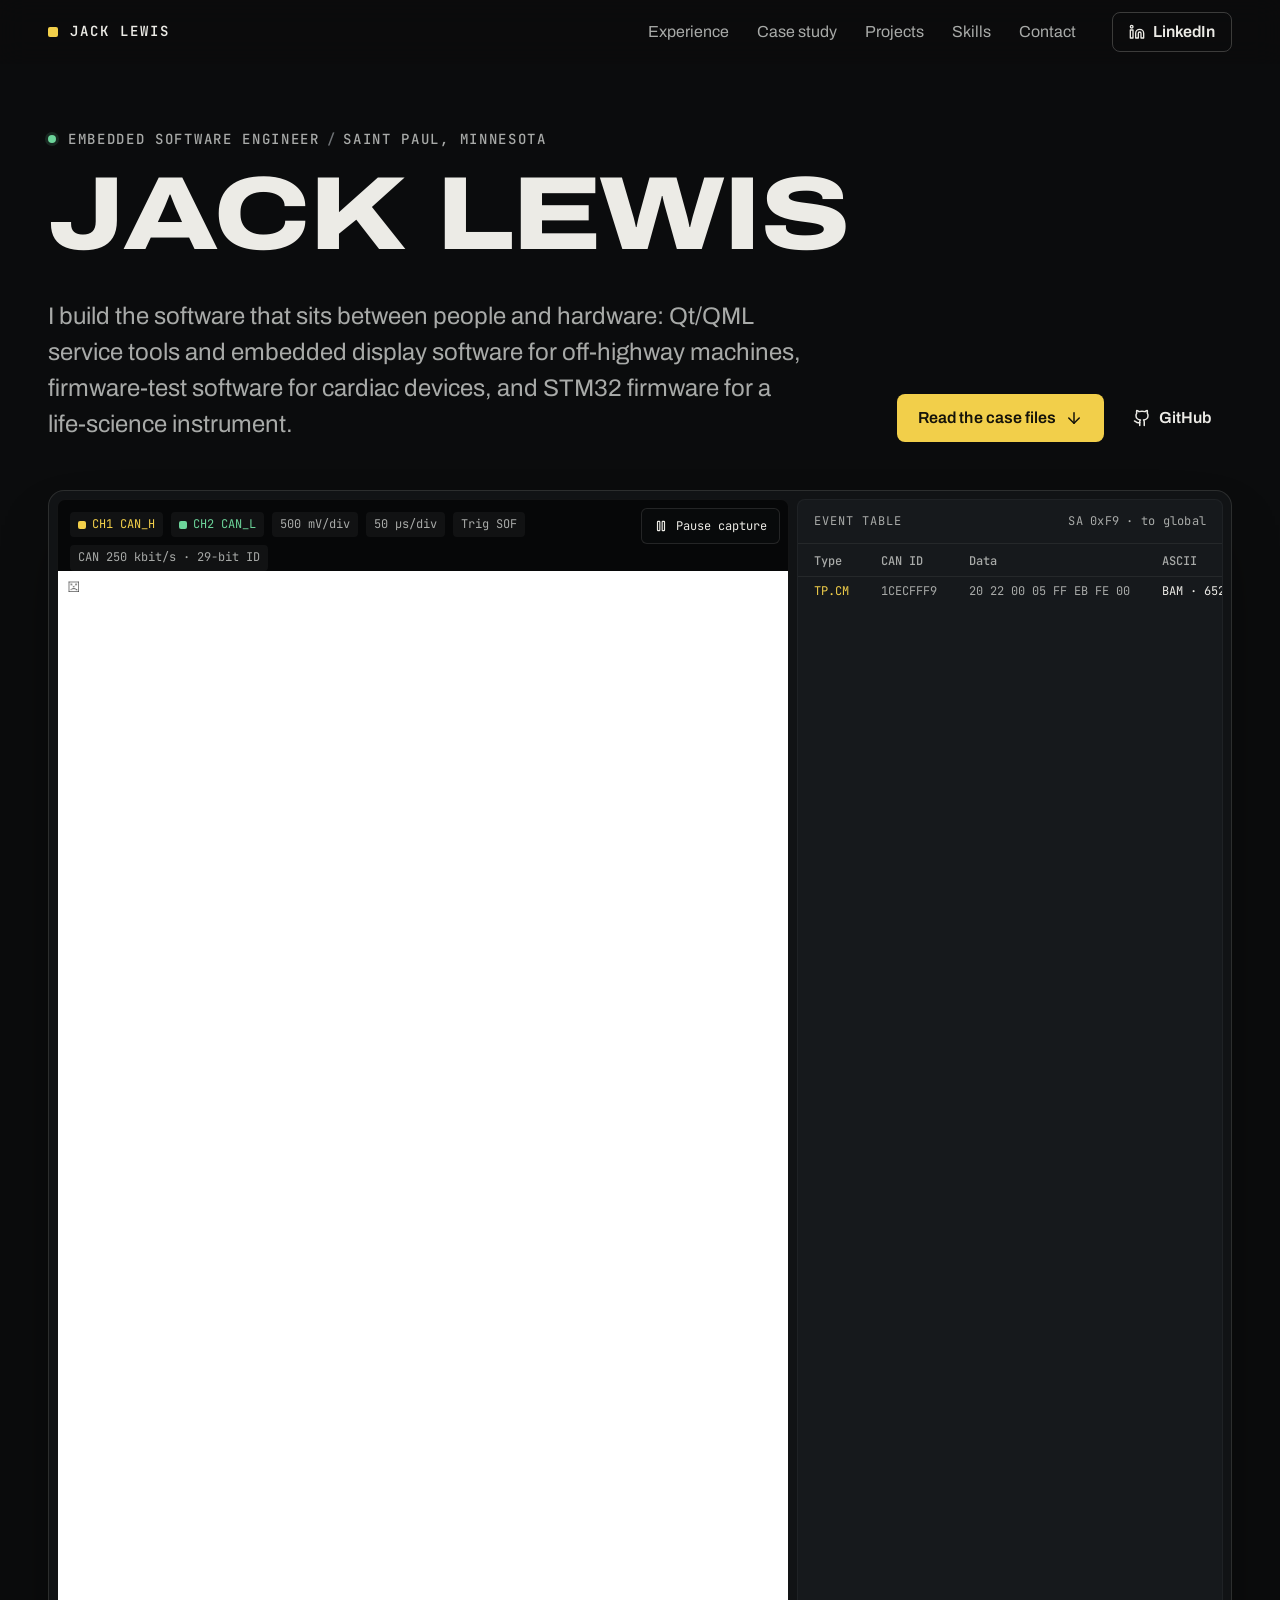
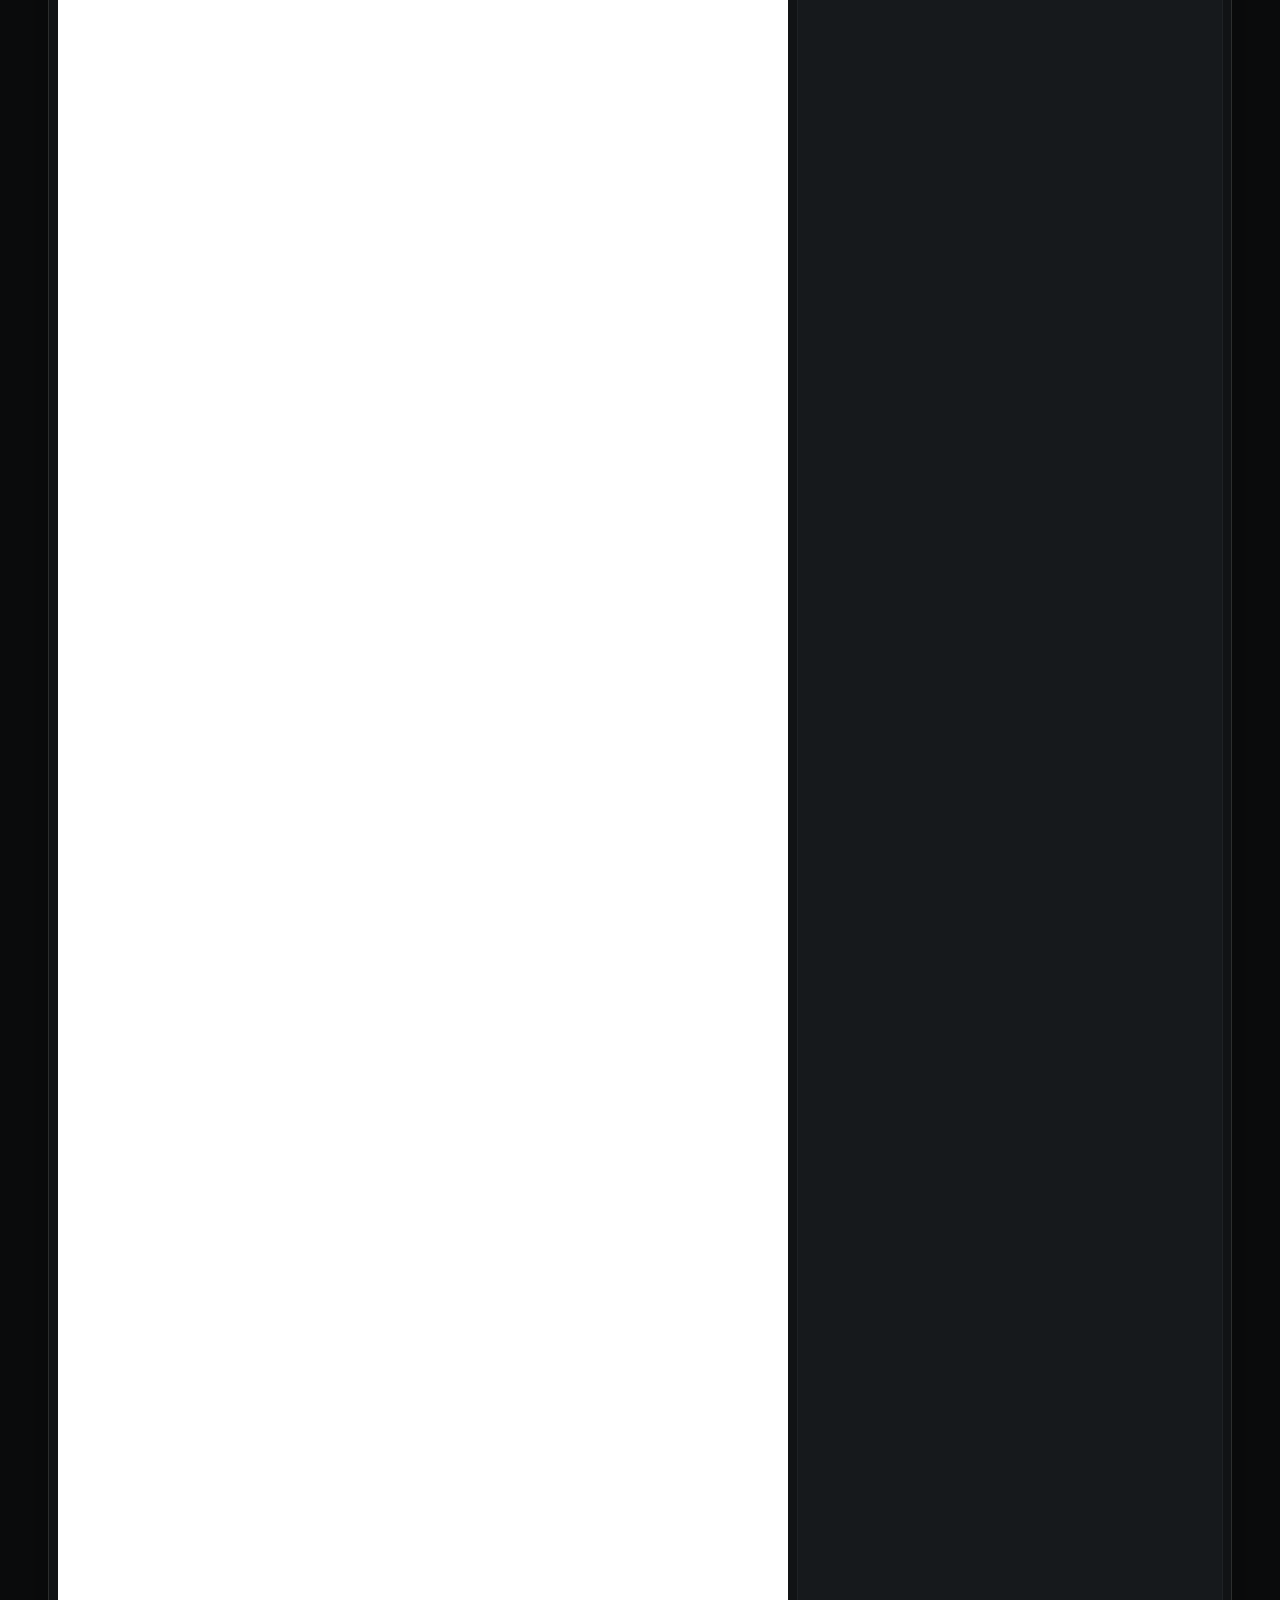
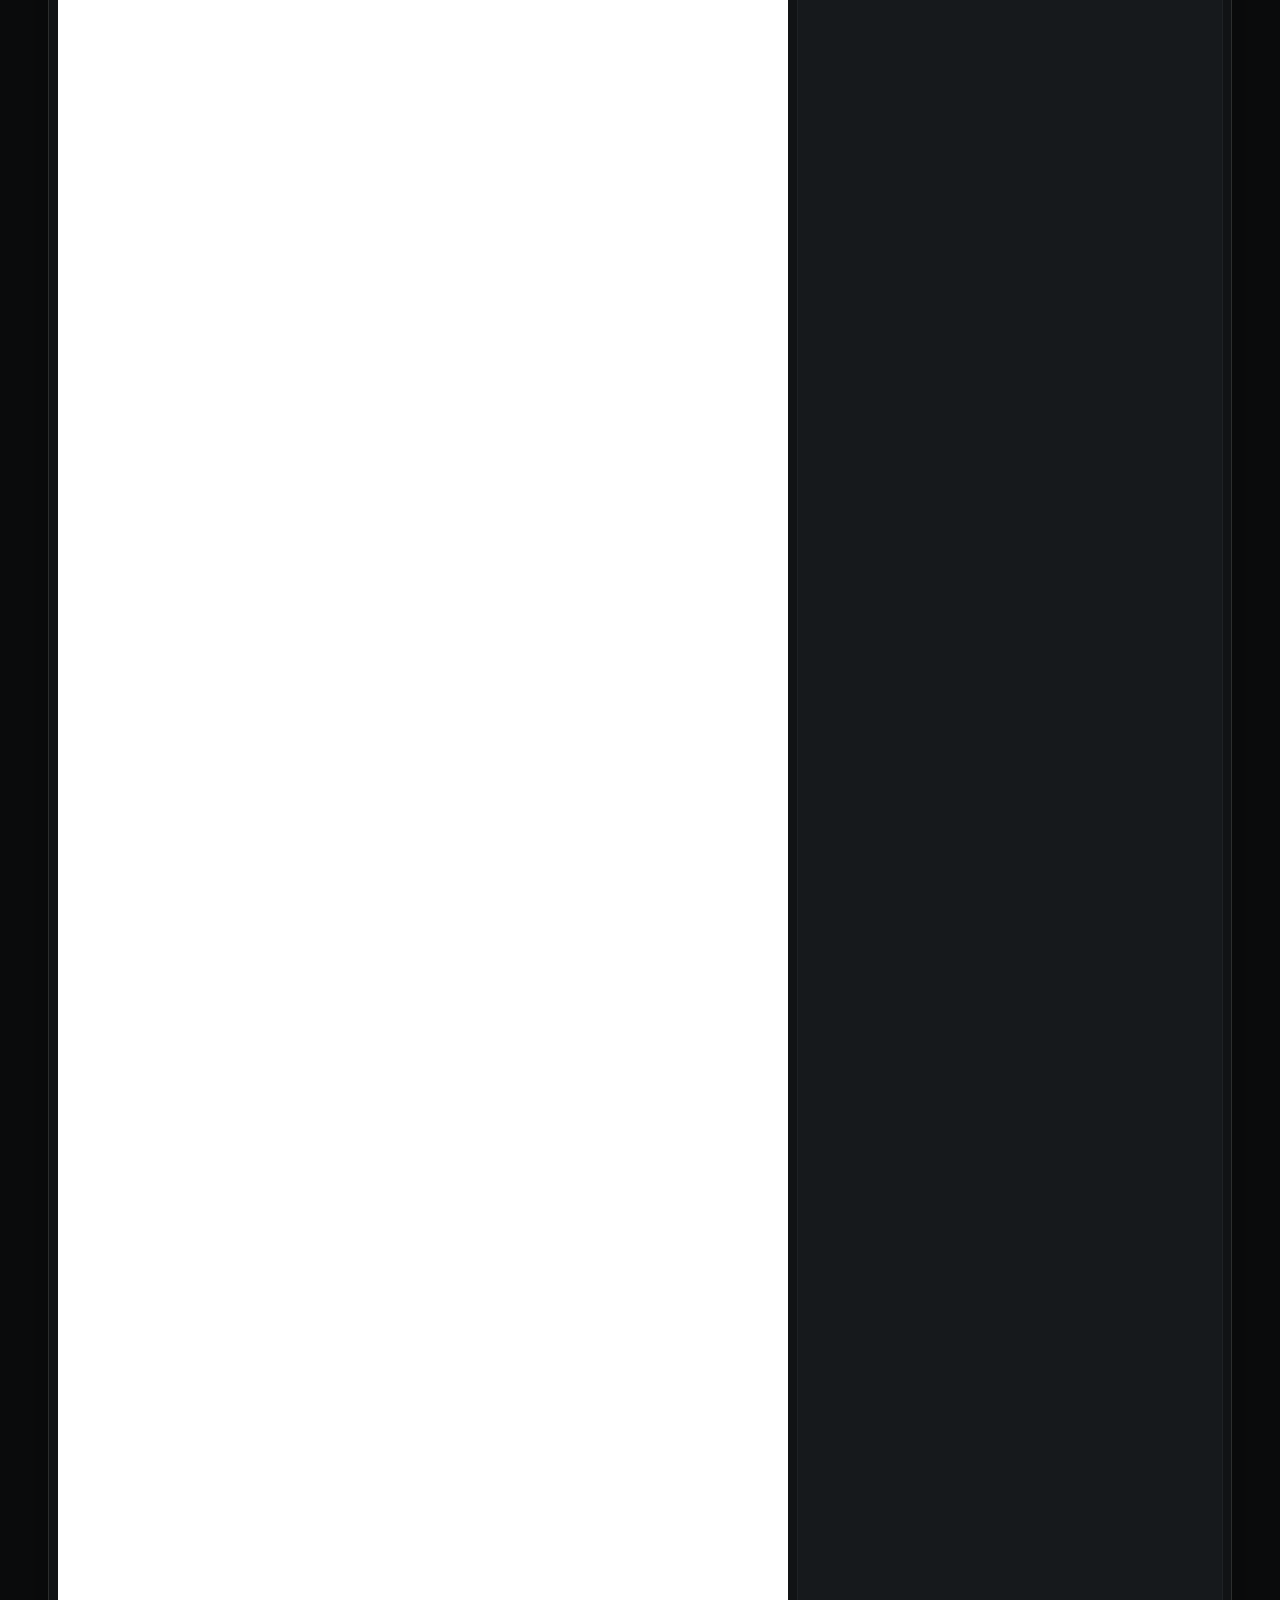
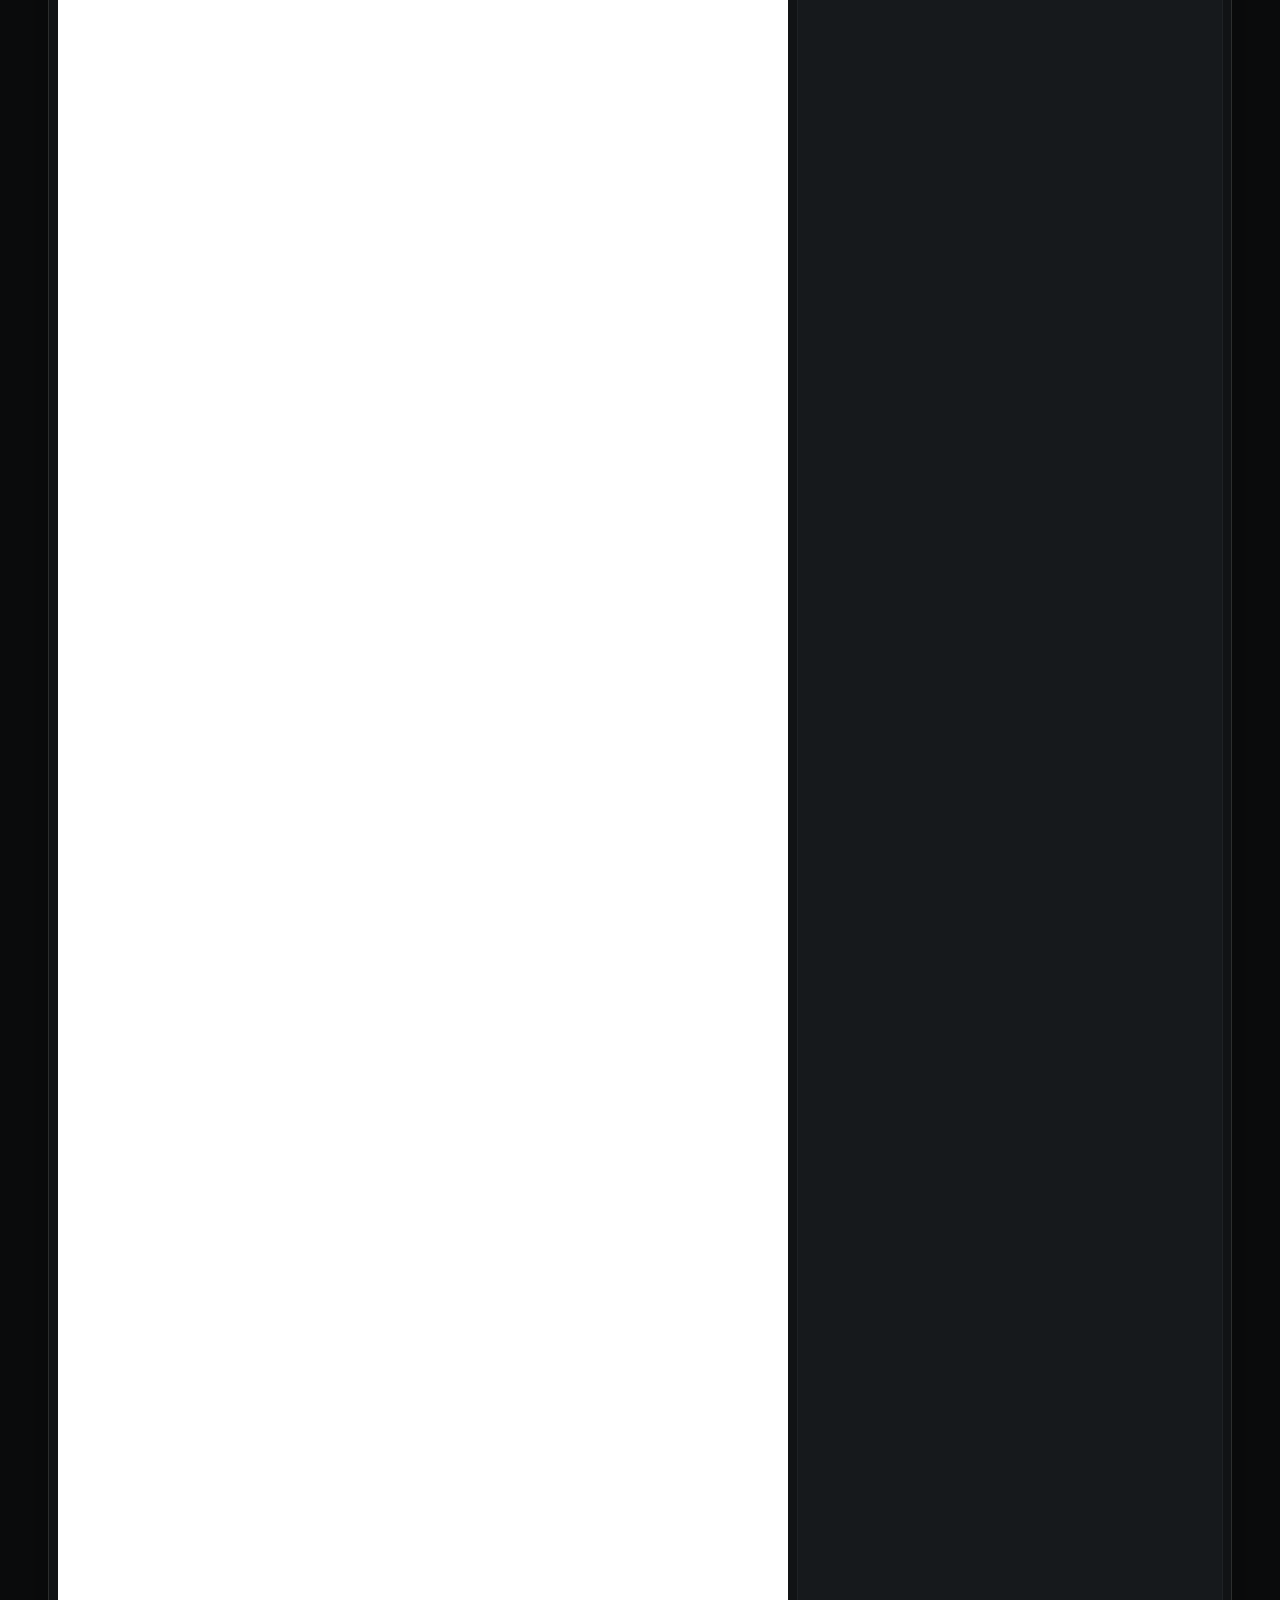
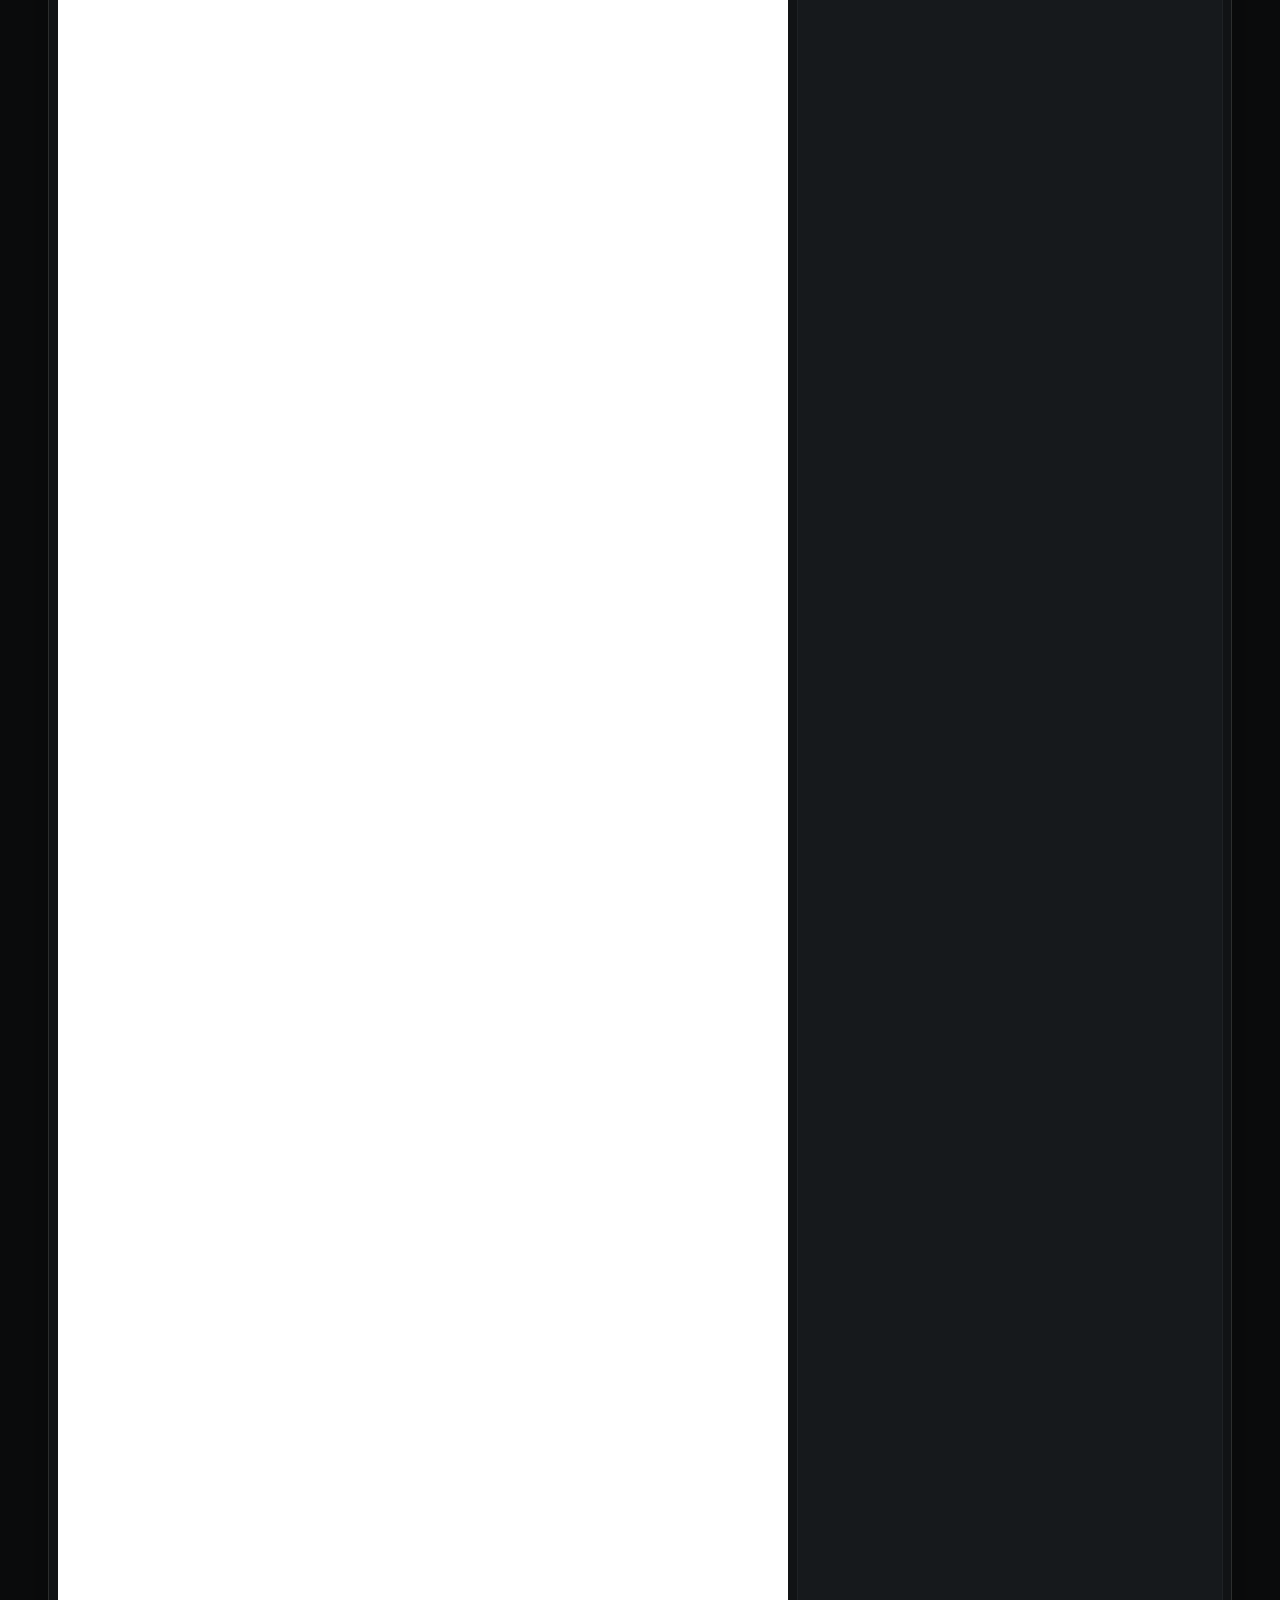
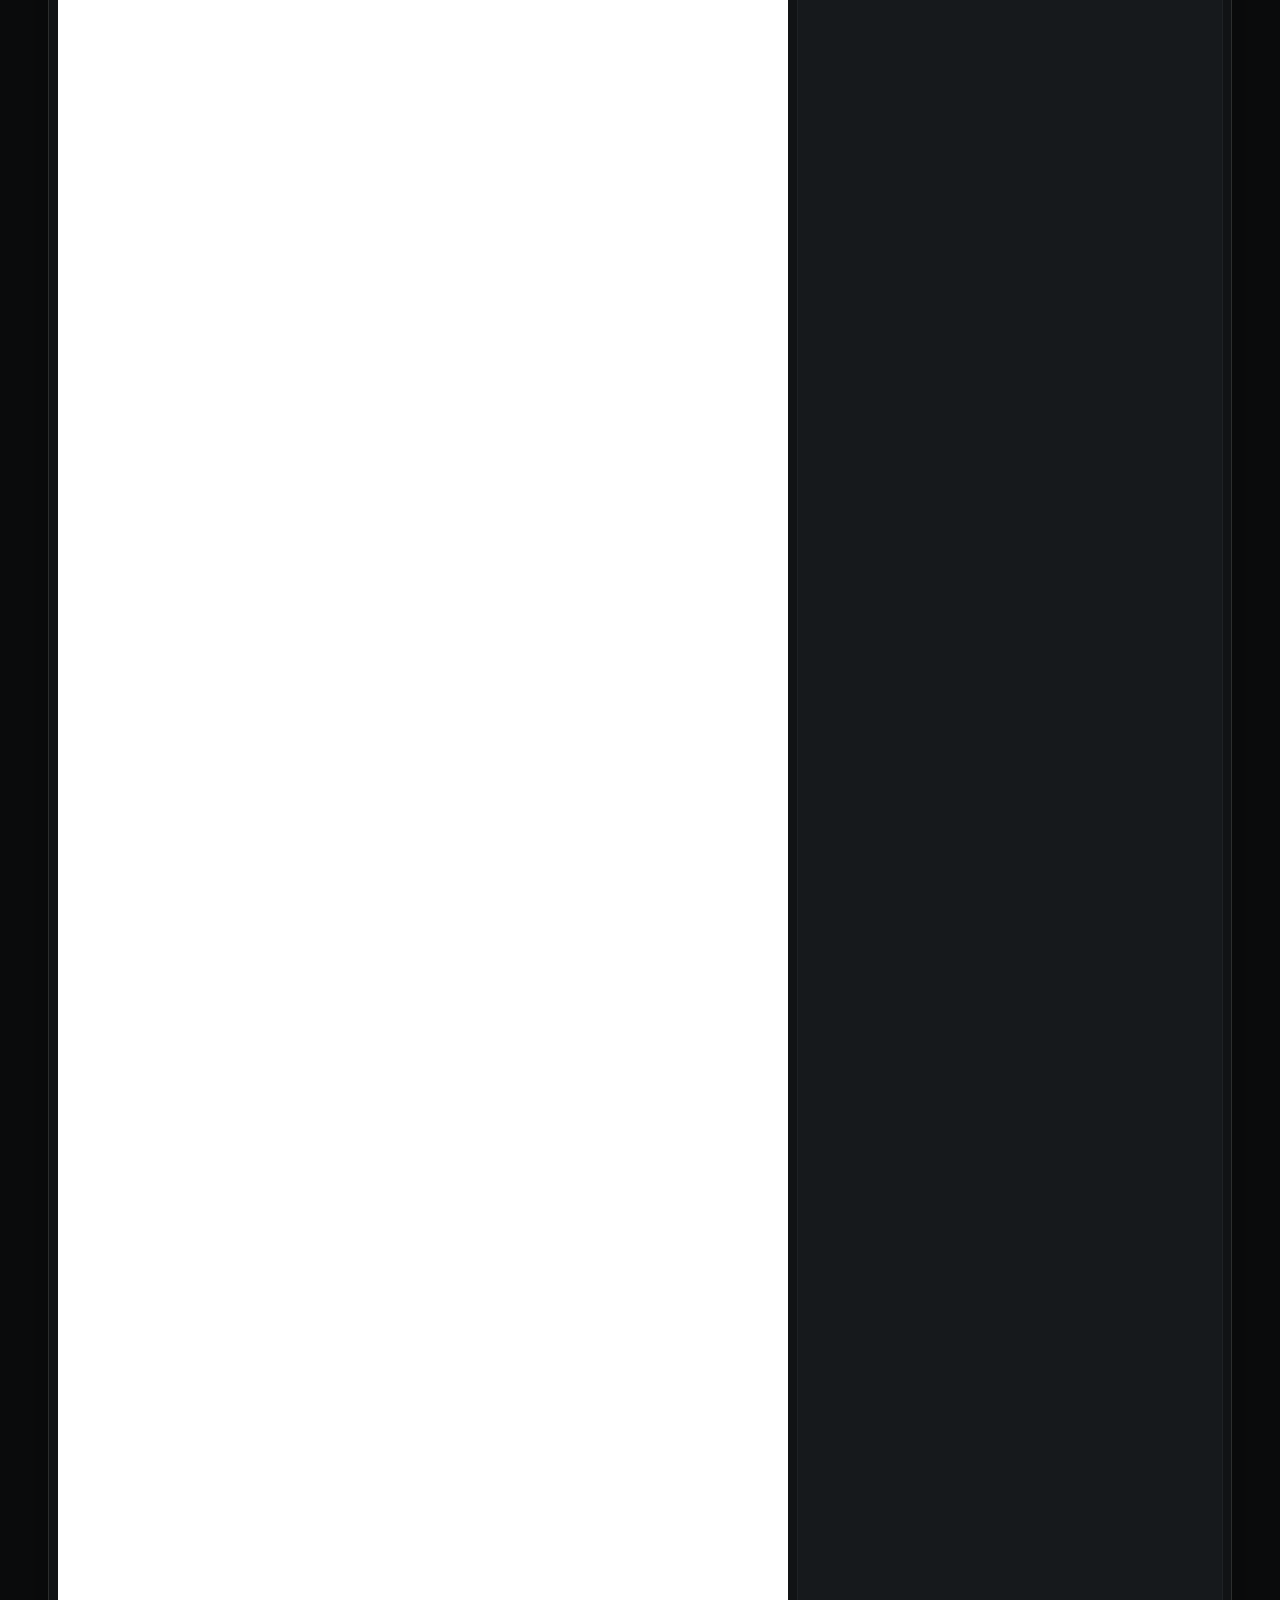
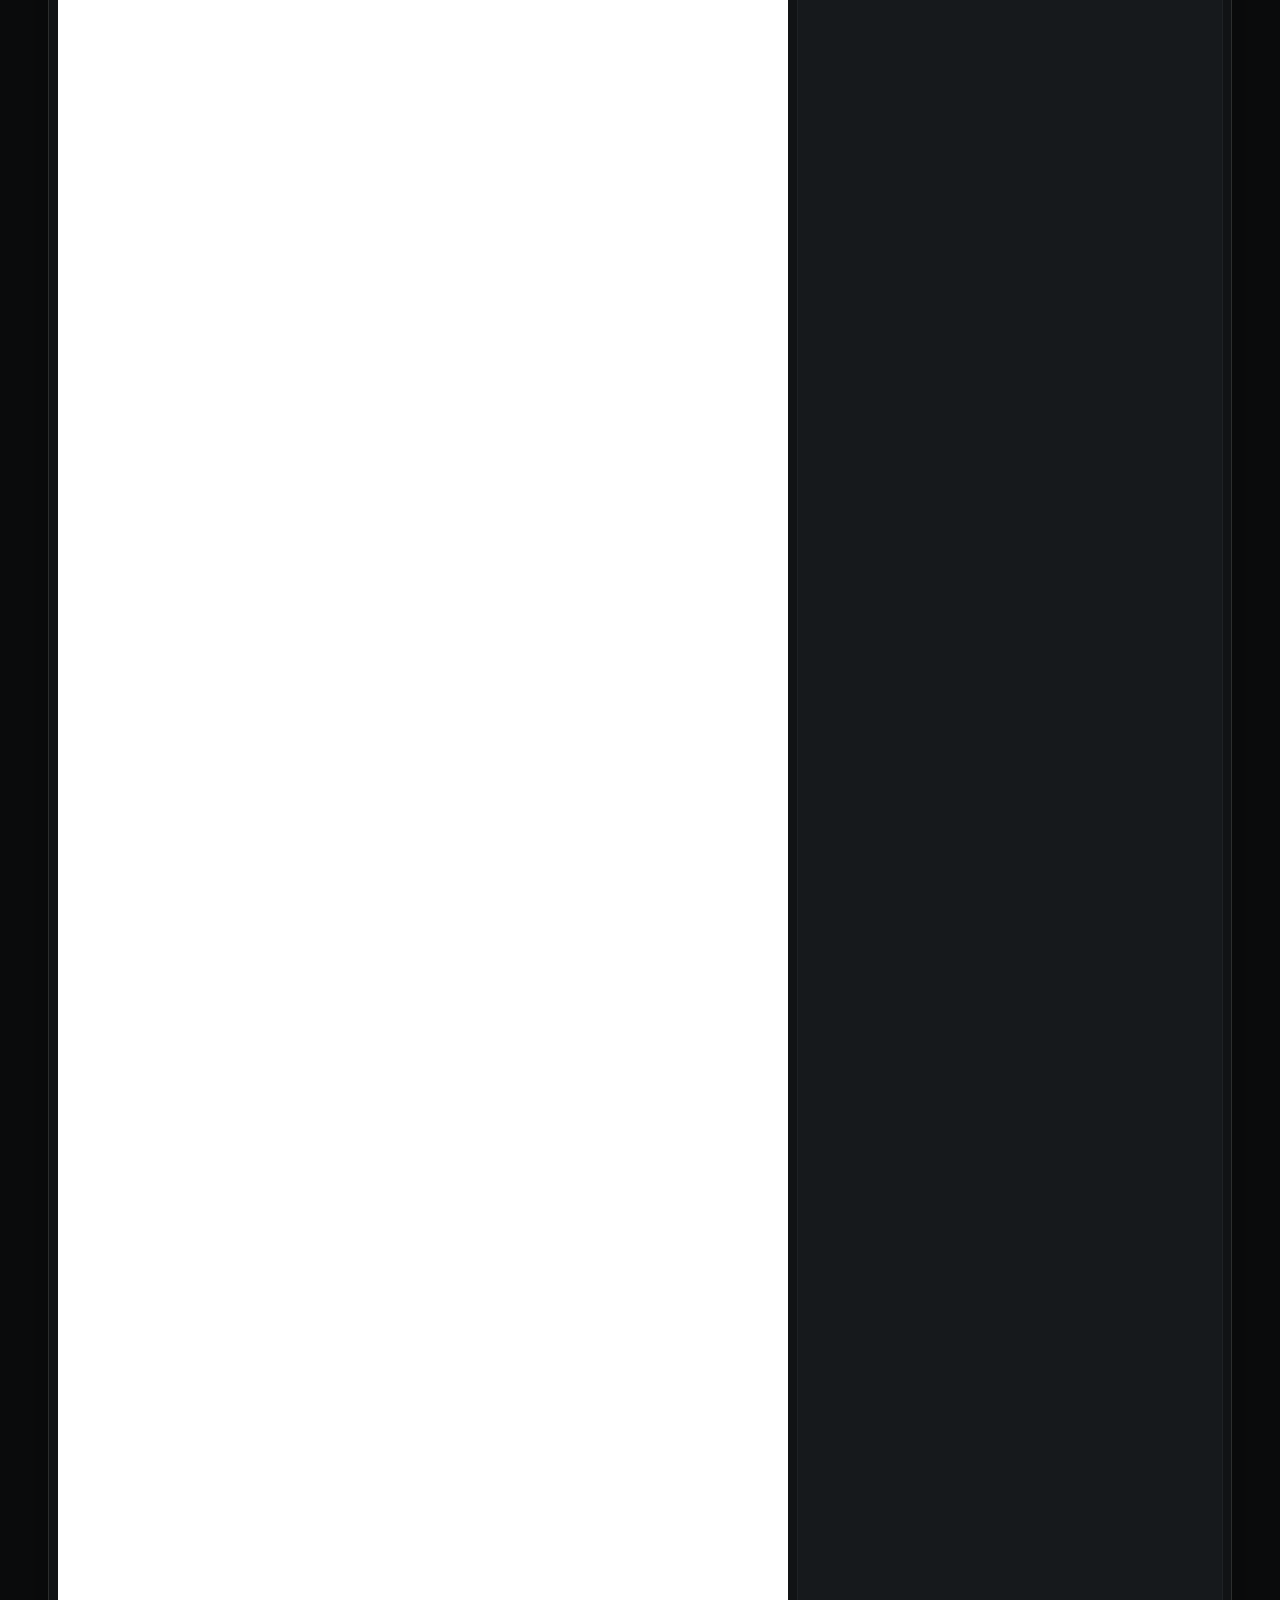
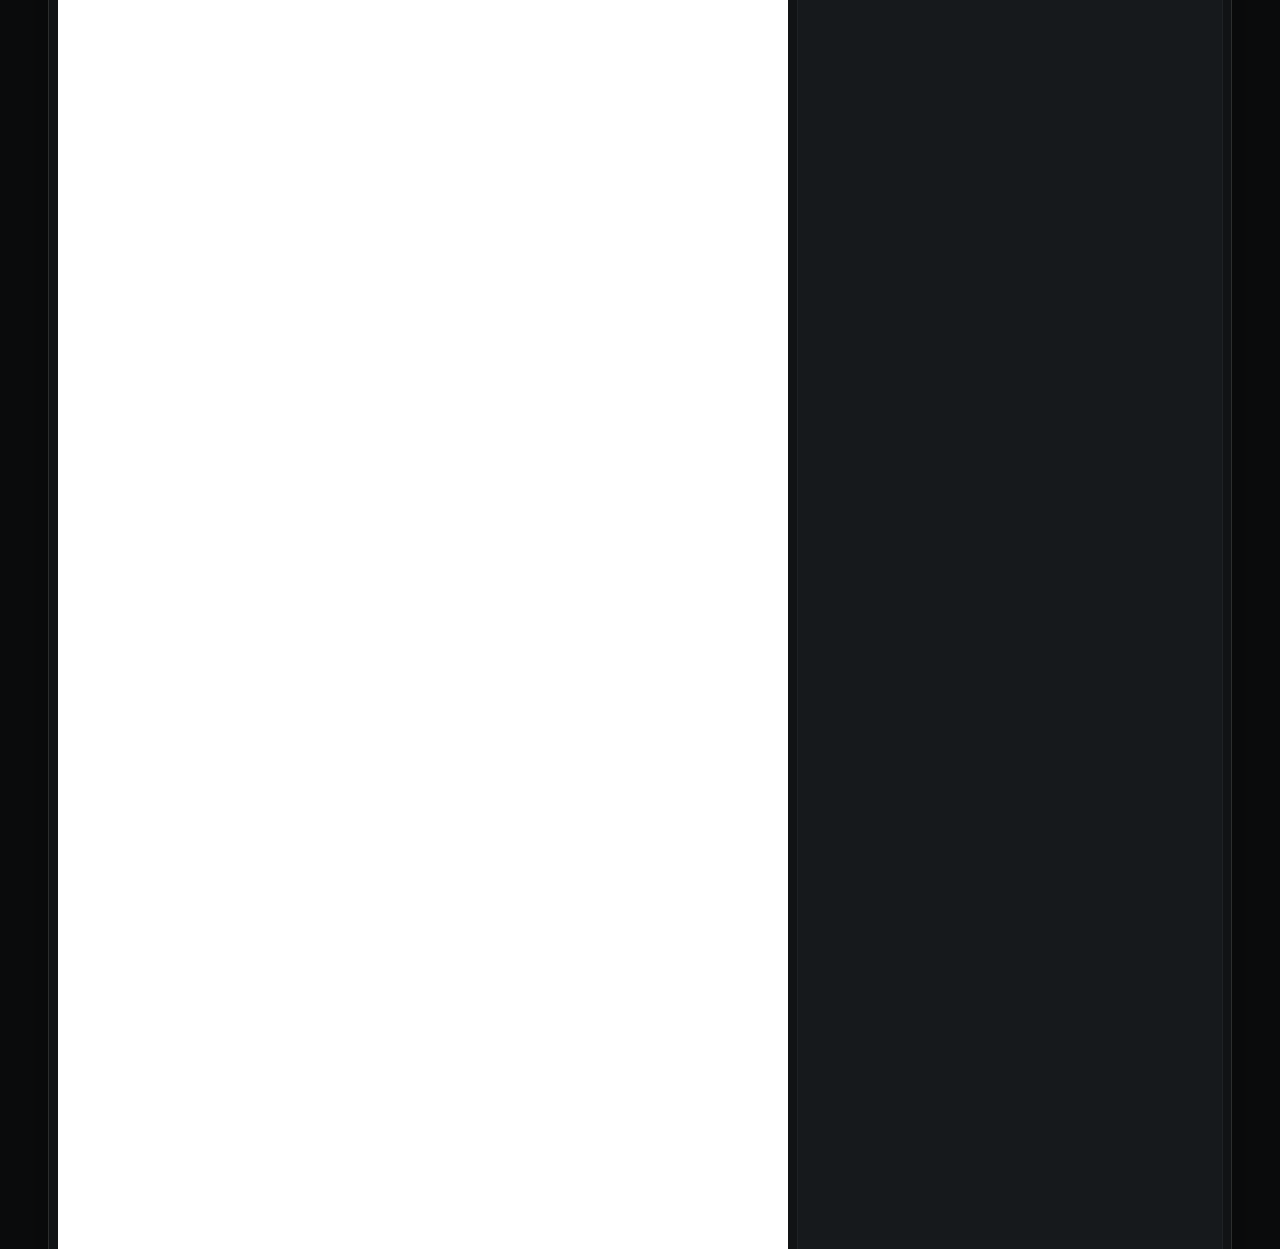
==== index.html @ e64f340c "Build developer site: CAN capture hero, case files, case study Static site with a bit-level J1939/CA" ====
<!doctype html>
<html lang="en">
<head>
  <meta charset="utf-8">
  <meta name="viewport" content="width=device-width, initial-scale=1">
  <title>Jack Lewis — Embedded Software Engineer · C++, Qt/QML, CAN/J1939</title>
  <meta name="description" content="Jack Lewis, embedded software engineer in Saint Paul, MN: C++ and Qt/QML service tools, CAN/J1939 communication, medical-device test software, and STM32 firmware.">
  <link rel="canonical" href="https://jacklewis0221.github.io/">
  <meta name="theme-color" content="#0c0d0e">
  <meta name="author" content="Jack Lewis">

  <meta property="og:type" content="profile">
  <meta property="og:site_name" content="Jack Lewis">
  <meta property="og:title" content="Jack Lewis — Embedded Software Engineer">
  <meta property="og:description" content="C++ and Qt/QML software where screens meet machines: service tools, embedded displays, firmware-test systems, and CAN/J1939 communication.">
  <meta property="og:url" content="https://jacklewis0221.github.io/">
  <meta property="og:image" content="https://jacklewis0221.github.io/assets/img/og.png">
  <meta property="og:image:width" content="1200">
  <meta property="og:image:height" content="630">
  <meta property="og:image:alt" content="Jack Lewis, embedded software engineer, beside an oscilloscope trace of CAN bus frames.">
  <meta name="twitter:card" content="summary_large_image">

  <script>document.documentElement.classList.add('js');</script>
  <link rel="icon" href="favicon.svg" type="image/svg+xml">
  <link rel="preload" href="assets/fonts/archivo-var-latin.woff2" as="font" type="font/woff2" crossorigin>
  <link rel="preload" href="assets/fonts/jetbrainsmono-var-latin.woff2" as="font" type="font/woff2" crossorigin>
  <link rel="stylesheet" href="assets/css/base.css">
  <link rel="stylesheet" href="assets/css/style.css">

  <script type="application/ld+json">
  {
    "@context": "https://schema.org",
    "@type": "Person",
    "name": "Jack Lewis",
    "alternateName": "John Lewis",
    "jobTitle": "Embedded Software Engineer",
    "url": "https://jacklewis0221.github.io/",
    "address": { "@type": "PostalAddress", "addressLocality": "Saint Paul", "addressRegion": "MN", "addressCountry": "US" },
    "alumniOf": { "@type": "CollegeOrUniversity", "name": "University of North Dakota" },
    "knowsAbout": ["C++", "Qt", "QML", "CAN bus", "SAE J1939", "Embedded Linux", "STM32", "Python", "C#", "GitHub Actions", "GoogleTest", "Requirements-based verification"],
    "sameAs": ["https://github.com/jacklewis0221", "https://www.linkedin.com/in/jack-lewis-b7599688/"]
  }
  </script>
  <script src="assets/js/scope.js" defer></script>
  <script src="assets/js/main.js" defer></script>
</head>
<body>
  <svg width="0" height="0" class="sr-only" aria-hidden="true" focusable="false">
    <symbol id="i-arrow-up-right" viewBox="0 0 24 24"><path d="M7 7h10v10"/><path d="M7 17 17 7"/></symbol>
    <symbol id="i-arrow-right" viewBox="0 0 24 24"><path d="M5 12h14"/><path d="m12 5 7 7-7 7"/></symbol>
    <symbol id="i-arrow-down" viewBox="0 0 24 24"><path d="M12 5v14"/><path d="m19 12-7 7-7-7"/></symbol>
    <symbol id="i-chevron-down" viewBox="0 0 24 24"><path d="m6 9 6 6 6-6"/></symbol>
    <symbol id="i-menu" viewBox="0 0 24 24"><path d="M4 6h16"/><path d="M4 12h16"/><path d="M4 18h16"/></symbol>
    <symbol id="i-x" viewBox="0 0 24 24"><path d="M18 6 6 18"/><path d="m6 6 12 12"/></symbol>
    <symbol id="i-pause" viewBox="0 0 24 24"><rect x="14" y="4" width="4" height="16" rx="1"/><rect x="6" y="4" width="4" height="16" rx="1"/></symbol>
    <symbol id="i-play" viewBox="0 0 24 24"><path d="M6 3.8v16.4a.8.8 0 0 0 1.2.7l13.4-8.2a.8.8 0 0 0 0-1.4L7.2 3.1A.8.8 0 0 0 6 3.8Z"/></symbol>
    <symbol id="i-github" viewBox="0 0 24 24"><path d="M15 22v-4a4.8 4.8 0 0 0-1-3.5c3 0 6-2 6-5.5.08-1.25-.27-2.48-1-3.5.28-1.15.28-2.35 0-3.5 0 0-1 0-3 1.5-2.64-.5-5.36-.5-8 0C6 2 5 2 5 2c-.3 1.15-.3 2.35 0 3.5A5.403 5.403 0 0 0 4 9c0 3.5 3 5.5 6 5.5-.39.49-.68 1.05-.85 1.65-.17.6-.22 1.23-.15 1.85v4"/><path d="M9 18c-4.51 2-5-2-7-2"/></symbol>
    <symbol id="i-linkedin" viewBox="0 0 24 24"><path d="M16 8a6 6 0 0 1 6 6v7h-4v-7a2 2 0 0 0-2-2 2 2 0 0 0-2 2v7h-4v-7a6 6 0 0 1 6-6z"/><rect width="4" height="12" x="2" y="9"/><circle cx="4" cy="4" r="2"/></symbol>
  </svg>

  <a class="skip-link" href="#main">Skip to content</a>

  <header class="site-header" data-header>
    <div class="container header-inner">
      <a class="wordmark" href="#top"><span class="wordmark-bit" aria-hidden="true"></span>Jack Lewis</a>
      <nav class="primary-nav" aria-label="Primary">
        <ul class="nav-list" role="list" id="nav-list">
          <li><a href="#experience">Experience</a></li>
          <li><a href="#case-study">Case study</a></li>
          <li><a href="#projects">Projects</a></li>
          <li><a href="#skills">Skills</a></li>
          <li><a href="#contact">Contact</a></li>
        </ul>
      </nav>
      <a class="header-link" href="https://www.linkedin.com/in/jack-lewis-b7599688/" target="_blank" rel="noopener noreferrer">
        <svg class="icon" aria-hidden="true"><use href="#i-linkedin"/></svg><span>LinkedIn</span>
      </a>
      <button class="menu-toggle" type="button" aria-expanded="false" aria-controls="nav-list" data-menu-toggle>
        <svg class="icon icon-open" aria-hidden="true"><use href="#i-menu"/></svg>
        <svg class="icon icon-close" aria-hidden="true"><use href="#i-x"/></svg>
        <span class="sr-only" data-menu-label>Open menu</span>
      </button>
    </div>
  </header>

  <main id="main">
    <!-- HERO -->
    <section class="hero" id="top" aria-labelledby="hero-title">
      <div class="container">
        <p class="eyebrow"><span class="eyebrow-led" aria-hidden="true"></span>Embedded software engineer <span class="sep" aria-hidden="true">/</span> Saint Paul, Minnesota</p>
        <h1 class="hero-title" id="hero-title"><span>Jack</span> <span>Lewis</span></h1>

        <div class="hero-intro">
          <p class="hero-lede">I build the software that sits between people and hardware: Qt/QML service tools and embedded display software for off-highway machines, firmware-test software for cardiac devices, and STM32 firmware for a life-science instrument.</p>
          <div class="hero-actions">
            <a class="btn btn-primary" href="#experience">Read the case files<svg class="icon" aria-hidden="true"><use href="#i-arrow-down"/></svg></a>
            <a class="btn btn-quiet" href="https://github.com/jacklewis0221" target="_blank" rel="noopener noreferrer"><svg class="icon" aria-hidden="true"><use href="#i-github"/></svg>GitHub</a>
          </div>
        </div>

        <figure class="instrument" data-scope aria-labelledby="scope-caption">
          <div class="instrument-screen">
            <div class="scope-status" aria-hidden="true">
              <span class="chip chip-ch1"><i></i>CH1 CAN_H</span>
              <span class="chip chip-ch2"><i></i>CH2 CAN_L</span>
              <span class="chip">500 mV/div</span>
              <span class="chip">50 µs/div</span>
              <span class="chip chip-hide-sm">Trig SOF</span>
              <span class="chip chip-right">CAN 250 kbit/s · 29-bit ID</span>
            </div>
            <canvas class="scope-canvas" aria-hidden="true"></canvas>
            <button class="scope-toggle" type="button" aria-pressed="false" data-scope-toggle>
              <svg class="icon icon-pause" aria-hidden="true"><use href="#i-pause"/></svg>
              <svg class="icon icon-play" aria-hidden="true"><use href="#i-play"/></svg>
              <span data-scope-toggle-label>Pause capture</span>
            </button>
          </div>

          <div class="instrument-panel">
            <div class="panel-head">
              <span>Event table</span>
              <span class="panel-head-meta">SA 0xF9 · to global</span>
            </div>
            <div class="frame-table-wrap">
              <table class="frame-table">
                <thead>
                  <tr><th scope="col" class="t-type">Type</th><th scope="col" class="t-id">CAN ID</th><th scope="col" class="t-data">Data</th><th scope="col" class="t-ascii">ASCII</th></tr>
                </thead>
                <tbody data-frame-rows></tbody>
              </table>
            </div>
            <div class="reassembly" data-reassembly-wrap>
              <p class="reassembly-label">Reassembled · PGN 65259 Component ID</p>
              <p class="reassembly-value" data-reassembly>Waiting for TP.CM…</p>
              <dl class="ci-fields" data-ci-fields>
                <div><dt>Make</dt><dd>LEWIS</dd></div>
                <div><dt>Model</dt><dd>JACK</dd></div>
                <div><dt>Serial</dt><dd>EMBEDDED SW</dd></div>
                <div><dt>Unit</dt><dd>ST PAUL MN</dd></div>
              </dl>
            </div>
          </div>

          <figcaption id="scope-caption" class="instrument-caption">
            Simulated J1939 broadcast from source address 0xF9, the address reserved for an off-board service tool. One TP.CM announcement and five TP.DT packets carry PGN 65259, Component Identification. Each frame is generated bit by bit as a CAN 2.0B extended frame, with stuff bits and CRC-15; playback is slowed for viewing.
          </figcaption>
        </figure>
      </div>
    </section>

    <!-- PROFILE -->
    <section class="section section-profile" id="profile" aria-labelledby="profile-title">
      <div class="container">
        <p class="section-label"><span class="section-num">01</span>Profile</p>
        <div class="profile-grid">
          <h2 class="section-title" id="profile-title">Six years of professional software engineering, most of it on the hardware side of the screen.</h2>
          <div class="profile-body">
            <p>My strongest work pairs production C++/Qt applications with what hardware demands: CAN and J1939 communication with machine controllers, serial and instrument interfaces, requirements-based verification in FDA-regulated environments, and CI pipelines that catch problems before a machine does.</p>
            <p>I also like making systems explainable. At Vermeer I led the cross-team Qt Working Group and documented architecture in PlantUML and Mermaid so other engineers could build on it.</p>
          </div>
        </div>

        <dl class="stats">
          <div class="stat">
            <dt>Years of professional software engineering, 2020–2026</dt>
            <dd>6+</dd>
          </div>
          <div class="stat">
            <dt>First engineer on Vermeer’s Common Service Tool; the effort grew to a 13-person team</dt>
            <dd>1<svg class="stat-arrow" aria-hidden="true"><use href="#i-arrow-right"/></svg>13<span class="sr-only"> people</span></dd>
          </div>
          <div class="stat">
            <dt>FDA-regulated cardiac-device programs, at Boston Scientific and Abbott</dt>
            <dd>2</dd>
          </div>
          <div class="stat">
            <dt>Years leading Vermeer’s cross-team Qt Working Group</dt>
            <dd>2024–26</dd>
          </div>
        </dl>

        <div class="domains">
          <p class="domains-label">Domains</p>
          <ul class="domain-list" role="list">
            <li>Off-highway &amp; industrial equipment</li>
            <li>Cardiac rhythm management</li>
            <li>Cardiac electrophysiology</li>
            <li>Life-science instruments</li>
            <li>Bioprocess monitoring</li>
            <li>Drones &amp; inspection</li>
            <li>Payroll software</li>
            <li>Electric utility</li>
          </ul>
        </div>
      </div>
    </section>

    <!-- EXPERIENCE -->
    <section class="section section-experience" id="experience" aria-labelledby="experience-title">
      <div class="container">
        <div class="section-head">
          <div>
            <p class="section-label"><span class="section-num">02</span>Experience</p>
            <h2 class="section-title" id="experience-title">A path that kept moving closer to the hardware.</h2>
            <p class="section-intro">Each role opens into a case file: the system, what I did myself, where the team’s work began, and the tools involved.</p>
          </div>
          <button class="btn btn-outline btn-sm" type="button" data-expand-all aria-pressed="false">Expand all case files</button>
        </div>

        <div class="bus">
          <div class="bus-term bus-term-top" aria-hidden="true"><svg class="resistor" viewBox="0 0 40 26" fill="none"><path class="w-h" d="M16 26V15H8V8h5"/><path class="w-l" d="M24 26V15h8V8h-5"/><rect x="13" y="5" width="14" height="6" rx="1"/></svg><span class="bus-term-label">120 Ω termination</span></div>
          <ol class="timeline" role="list">

            <!-- Vermeer -->
            <li class="role role-current">
              <div class="role-when"><time datetime="2023-11">Nov 2023</time><span aria-hidden="true">–</span><span class="sr-only"> to </span><time datetime="2026-10">Oct 2026</time></div>
              <div class="role-node" aria-hidden="true"></div>
              <article class="role-card" aria-labelledby="role-vermeer">
                <header class="role-head">
                  <h3 class="role-org" id="role-vermeer">Vermeer Corporation</h3>
                  <p class="role-title">Embedded Software Engineer</p>
                  <p class="role-meta"><span>Full-time</span><span>Remote (Pella, Iowa)</span><span>Off-highway &amp; industrial equipment</span></p>
                </header>
                <p class="role-summary">First engineer on the Common Service Tool, a Windows C++/Qt application with a QML interface for reading machine data, reviewing faults, and updating machine controllers, displays, and remote-control units.</p>
                <ul class="tags" role="list"><li>C++</li><li>Qt / QML</li><li>CAN</li><li>J1939</li><li>Embedded Linux</li><li>GitHub Actions</li><li>GoogleTest</li><li>QML Test</li></ul>
                <details class="casefile">
                  <summary><span class="casefile-open">Open case file</span><span class="casefile-close">Close case file</span><svg class="icon" aria-hidden="true"><use href="#i-chevron-down"/></svg></summary>
                  <div class="casefile-body">
                    <div class="casefile-block">
                      <h4>The system</h4>
                      <p>Vermeer builds industrial and agricultural equipment. The Common Service Tool aims to give a technician one workflow across machine families and controller generations: navigate by machine family and type, read sensor values and faults, and update what each target supports. Its QML workspace is built to be customer-configurable, with draggable gauges, line and bar graphs, and other components fed by background requests and periodic refresh.</p>
                    </div>
                    <div class="casefile-block cf-half">
                      <h4>What I did</h4>
                      <ul>
                        <li>Made the project’s initial commits and stood up its development infrastructure as the first engineer on the team, which grew into a 13-person effort.</li>
                        <li>Developed C++/Qt software for the tool’s QML-based application on Windows.</li>
                        <li>Implemented memory-access operations over CAN and J1939 for communicating with machine controllers, working with low-level dependencies and a MATLAB-based hardware abstraction layer.</li>
                        <li>Investigated reusing QML front-end code from an older, cross-compiled embedded Qt application through a DLL/module boundary, working through version compatibility and inherited framework dependencies over months with Qt technical support.</li>
                        <li>Prototyped a shared-library approach for reusing embedded code across product lines, including cross-compiling embedded code into DLLs.</li>
                        <li>Established GitHub Actions CI/CD: required pre-merge builds, nightly builds to catch build-environment drift, and dedicated builds for release versions.</li>
                        <li>Added automated tests with GoogleTest and QML Test, evaluated Squish with basic GUI tests, and configured Renovate to open dependency-update pull requests.</li>
                        <li>Led the cross-team Qt Working Group (2024–2026) on development standards, architecture, and shared practices, and represented the Service Tool in the Dev Platform, Model-Based Systems Development, and Ethics in AI working groups.</li>
                        <li>Documented architecture in PlantUML and Mermaid, reviewed code, and wrote onboarding material for a distributed, nearly all-remote team.</li>
                        <li>Contributed to embedded Linux display software supporting machine operation and service.</li>
                      </ul>
                    </div>
                    <div class="casefile-block cf-half">
                      <h4>Team context</h4>
                      <ul>
                        <li>Reflash modernization across ECU generations, which meant understanding legacy Borland C++ tooling for older in-house controllers alongside newer vendor hardware and separating common servicing behavior from target-specific behavior.</li>
                        <li>Target-specific update and recovery paths, including debricking circuits that worked for specific targets rather than universal recovery.</li>
                        <li>Machine logging built to investigate intermittent faults at dealerships, kept distinct from J1939 DM2 retained-fault records.</li>
                        <li>A documented review practice: PR descriptions, automated GitHub Copilot review, then at least two human reviewers.</li>
                      </ul>
                    </div>
                    <div class="casefile-block casefile-tools">
                      <h4>Toolchain</h4>
                      <p>C++ · Qt · QML · Windows · Embedded Linux · CAN · J1939 · MATLAB-based HAL · GoogleTest · QML Test · Squish · GitHub Actions · Renovate · PlantUML · Mermaid</p>
                    </div>
                    <a class="casefile-link" href="#case-study">Read the Common Service Tool case study<svg class="icon" aria-hidden="true"><use href="#i-arrow-down"/></svg></a>
                  </div>
                </details>
              </article>
            </li>

            <!-- Benchmark -->
            <li class="role">
              <div class="role-when"><time datetime="2023-03">Mar 2023</time><span aria-hidden="true">–</span><span class="sr-only"> to </span><time datetime="2023-08">Aug 2023</time></div>
              <div class="role-node" aria-hidden="true"></div>
              <article class="role-card" aria-labelledby="role-benchmark">
                <header class="role-head">
                  <h3 class="role-org" id="role-benchmark">Benchmark Electronics</h3>
                  <p class="role-title">Embedded Software Engineer</p>
                  <p class="role-meta"><span>Contract</span><span>Arden Hills, Minnesota</span><span>Life-science instruments</span></p>
                </header>
                <p class="role-summary">Embedded C/C++ firmware on STM32 microcontrollers for the PacBio MiniLightPen, a life-science instrument.</p>
                <ul class="tags" role="list"><li>C</li><li>C++</li><li>STM32</li><li>Embedded Python</li></ul>
                <details class="casefile">
                  <summary><span class="casefile-open">Open case file</span><span class="casefile-close">Close case file</span><svg class="icon" aria-hidden="true"><use href="#i-chevron-down"/></svg></summary>
                  <div class="casefile-body">
                    <div class="casefile-block">
                      <h4>What I did</h4>
                      <ul>
                        <li>Developed embedded C/C++ firmware on STM32 microcontrollers for the PacBio MiniLightPen.</li>
                        <li>Explored embedded Python use cases for the platform.</li>
                        <li>Created a presentation on bringing AI development tools, including GPT-4 and Microsoft Copilot, into engineering workflows; senior management used it as a reference for adoption.</li>
                      </ul>
                    </div>
                    <div class="casefile-block casefile-tools">
                      <h4>Toolchain</h4>
                      <p>C · C++ · STM32 · Embedded Python</p>
                    </div>
                  </div>
                </details>
              </article>
            </li>

            <!-- Boston Scientific -->
            <li class="role">
              <div class="role-when"><time datetime="2022-02">Feb 2022</time><span aria-hidden="true">–</span><span class="sr-only"> to </span><time datetime="2023-03">Mar 2023</time></div>
              <div class="role-node" aria-hidden="true"></div>
              <article class="role-card" aria-labelledby="role-bsci">
                <header class="role-head">
                  <h3 class="role-org" id="role-bsci">Boston Scientific</h3>
                  <p class="role-title">Software Engineer</p>
                  <p class="role-meta"><span>Contract</span><span>Arden Hills, Minnesota</span><span>Cardiac rhythm management</span></p>
                </header>
                <p class="role-summary">Firmware-verification software for cardiac rhythm management devices: C# desktop tools, Python instrument control, and modernization of legacy test code in an FDA-regulated environment.</p>
                <ul class="tags" role="list"><li>C#</li><li>Python</li><li>NI-VISA</li><li>C/C++</li><li>Ubuntu Linux</li></ul>
                <details class="casefile">
                  <summary><span class="casefile-open">Open case file</span><span class="casefile-close">Close case file</span><svg class="icon" aria-hidden="true"><use href="#i-chevron-down"/></svg></summary>
                  <div class="casefile-body">
                    <div class="casefile-block">
                      <h4>The system</h4>
                      <p>The test software, desktop tools, and validation systems behind firmware verification for cardiac rhythm management devices, much of it talking to legacy hardware.</p>
                    </div>
                    <div class="casefile-block">
                      <h4>What I did</h4>
                      <ul>
                        <li>Developed C# desktop software for the FlexSim firmware tester.</li>
                        <li>Built Python and NI-VISA tooling to communicate with legacy hardware for product validation.</li>
                        <li>Rewrote legacy C/C++ firmware-test code as portable Python so it would be easier to maintain.</li>
                        <li>Created an offline Python installer and the standard process for installing and verifying Python environments on test machines.</li>
                        <li>Contributed C++ to an ECG software tool and built a C# GUI for interfacing with Linux (Ubuntu) machines.</li>
                        <li>Worked on validation tooling that checks legacy hardware and software compliance, and investigated reflashing support for Raspberry Pi devices.</li>
                        <li>Participated in requirements reviews and delivered in Agile sprints alongside senior and principal engineers and engineering fellows.</li>
                      </ul>
                    </div>
                    <div class="casefile-block casefile-tools">
                      <h4>Toolchain</h4>
                      <p>C# · Python · NI-VISA · C/C++ · Ubuntu Linux · Raspberry Pi · Requirements reviews · Agile/Scrum</p>
                    </div>
                  </div>
                </details>
              </article>
            </li>

            <!-- Abbott -->
            <li class="role">
              <div class="role-when"><time datetime="2021-08">Aug 2021</time><span aria-hidden="true">–</span><span class="sr-only"> to </span><time datetime="2021-12">Dec 2021</time></div>
              <div class="role-node" aria-hidden="true"></div>
              <article class="role-card" aria-labelledby="role-abbott">
                <header class="role-head">
                  <h3 class="role-org" id="role-abbott">Abbott</h3>
                  <p class="role-title">Software Verification Engineer</p>
                  <p class="role-meta"><span>Contract</span><span>Little Canada, Minnesota</span><span>Cardiac electrophysiology</span></p>
                </header>
                <p class="role-summary">Requirements-based software, hardware, and firmware verification for the EnSite cardiac mapping system.</p>
                <ul class="tags" role="list"><li>Verification</li><li>Python</li><li>Squish</li><li>JIRA</li><li>PTC</li></ul>
                <details class="casefile">
                  <summary><span class="casefile-open">Open case file</span><span class="casefile-close">Close case file</span><svg class="icon" aria-hidden="true"><use href="#i-chevron-down"/></svg></summary>
                  <div class="casefile-body">
                    <div class="casefile-block">
                      <h4>The system</h4>
                      <p>EnSite is an electrophysiology mapping platform clinicians use during cardiac ablation procedures.</p>
                    </div>
                    <div class="casefile-block">
                      <h4>What I did</h4>
                      <ul>
                        <li>Performed software, hardware, and firmware verification on the EnSite system.</li>
                        <li>Executed requirements-based testing for FDA compliance and tracked issues in JIRA and PTC.</li>
                        <li>Trained in automated testing with Python and Squish.</li>
                        <li>Contributed to training documentation used to onboard future verification engineers.</li>
                      </ul>
                    </div>
                    <div class="casefile-block casefile-tools">
                      <h4>Toolchain</h4>
                      <p>Requirements-based testing · Python · Squish · JIRA · PTC</p>
                    </div>
                  </div>
                </details>
              </article>
            </li>

            <!-- Aatrix -->
            <li class="role">
              <div class="role-when"><time datetime="2020-04">Apr 2020</time><span aria-hidden="true">–</span><span class="sr-only"> to </span><time datetime="2021-05">May 2021</time></div>
              <div class="role-node" aria-hidden="true"></div>
              <article class="role-card" aria-labelledby="role-aatrix">
                <header class="role-head">
                  <h3 class="role-org" id="role-aatrix">Aatrix Software</h3>
                  <p class="role-title">Client-Side C++ Developer</p>
                  <p class="role-meta"><span>Grand Forks, North Dakota</span><span>Payroll software</span></p>
                </header>
                <p class="role-summary">Commercial C++ payroll applications in Visual Studio, including a migration of data storage from XML to SQLite.</p>
                <ul class="tags" role="list"><li>C++</li><li>Visual Studio</li><li>SQLite</li><li>Python</li></ul>
                <details class="casefile">
                  <summary><span class="casefile-open">Open case file</span><span class="casefile-close">Close case file</span><svg class="icon" aria-hidden="true"><use href="#i-chevron-down"/></svg></summary>
                  <div class="casefile-body">
                    <div class="casefile-block">
                      <h4>What I did</h4>
                      <ul>
                        <li>Designed, debugged, and updated C++ payroll processing software in Microsoft Visual Studio.</li>
                        <li>Migrated data storage from XML to SQLite and automated software workflows.</li>
                        <li>Wrote Python tooling for data processing, XML parsing, proof-of-concept work, and database prototyping.</li>
                        <li>Supported product releases and resolved QA system-test findings.</li>
                      </ul>
                    </div>
                    <div class="casefile-block casefile-tools">
                      <h4>Toolchain</h4>
                      <p>C++ · Microsoft Visual Studio · SQLite · XML · Python</p>
                    </div>
                  </div>
                </details>
              </article>
            </li>

            <!-- Earlier experience -->
            <li class="role role-earlier">
              <div class="role-when"><time datetime="2018">2018</time><span aria-hidden="true">–</span><span class="sr-only"> to </span><time datetime="2020">2020</time></div>
              <div class="role-node" aria-hidden="true"></div>
              <article class="role-card" aria-labelledby="role-earlier">
                <header class="role-head">
                  <h3 class="role-org" id="role-earlier">Internships and co-op</h3>
                  <p class="role-title">Drones, bioprocess monitoring, and the electric grid</p>
                </header>
                <div class="earlier-grid">
                  <div class="earlier-item">
                    <p class="earlier-when">2019–2020 · Internship</p>
                    <h4>Airtonomy <span>Hardware Engineering Intern</span></h4>
                    <ul>
                      <li>Integrated DJI drones with NVIDIA Jetson TX2 onboard computers running Linux.</li>
                      <li>Developed flight routines with ROS in Python and C++ using the DJI SDK.</li>
                      <li>Applied Dijkstra’s algorithm to plan shortest flight paths for wind-farm inspections.</li>
                    </ul>
                  </div>
                  <div class="earlier-item">
                    <p class="earlier-when">2019 · Internship / co-op</p>
                    <h4>Bio-Techne <span>Embedded Engineering Intern</span></h4>
                    <ul>
                      <li>Replaced a legacy bioprocess monitoring system with a Python solution communicating over RS-485.</li>
                      <li>Made architecture decisions for reliability and assisted with the C# rewrite.</li>
                    </ul>
                  </div>
                  <div class="earlier-item">
                    <p class="earlier-when">2018–2019 · Internship</p>
                    <h4>Nodak Electric Cooperative <span>Electrical Engineering Intern</span></h4>
                    <ul>
                      <li>Supported grid operations and remodeled the regional electric grid map with GPS-precise GIS data.</li>
                    </ul>
                  </div>
                </div>
              </article>
            </li>
          </ol>
          <div class="bus-term bus-term-bottom" aria-hidden="true"><svg class="resistor" viewBox="0 0 40 26" fill="none"><path class="w-h" d="M16 26V15H8V8h5"/><path class="w-l" d="M24 26V15h8V8h-5"/><rect x="13" y="5" width="14" height="6" rx="1"/></svg><span class="bus-term-label">120 Ω termination</span></div>
        </div>

        <div class="education">
          <p class="education-label">Education</p>
          <div class="education-body">
            <h3>University of North Dakota</h3>
            <p><strong>B.S. Computer Science</strong>, May 2021 <span class="sep" aria-hidden="true">/</span> Additional coursework in Electrical Engineering and Mathematics</p>
          </div>
        </div>
      </div>
    </section>

    <!-- CASE STUDY -->
    <section class="section section-case" id="case-study" aria-labelledby="case-title">
      <div class="container">
        <p class="section-label"><span class="section-num">03</span>Case study</p>
        <div class="case-head">
          <h2 class="section-title" id="case-title">Common Service Tool: one service workflow across machine generations.</h2>
          <p class="section-intro">A generalized look at the platform I helped start at Vermeer: the boundaries that made it hard and the lessons I carry forward. Proprietary algorithms, machine definitions, and source code are left out, and the diagram is a conceptual reconstruction rather than as-built architecture.</p>
        </div>

        <dl class="case-meta">
          <div><dt>Role</dt><dd>Embedded Software Engineer, first engineer on the project</dd></div>
          <div><dt>When</dt><dd>2023–2026</dd></div>
          <div><dt>Team</dt><dd>Grew to 13 people</dd></div>
          <div><dt>Platform</dt><dd>Windows · C++ · Qt/QML · CAN/J1939</dd></div>
        </dl>

        <div class="case-brief">
          <div class="brief-block">
            <h3>The problem</h3>
            <p>A technician should be able to connect to a machine, read sensor values and faults, and update what the machine supports, including controller firmware and applications, onboard displays, and remote-control units, without a different tool for every machine family and controller generation. A common interface still doesn’t mean one update path for every target.</p>
          </div>
          <div class="brief-block">
            <h3>Where my work ended and the team’s began</h3>
            <p><strong>Mine:</strong> initial commits and development infrastructure, CAN/J1939 memory-access operations, the CI and automated-test foundation, the QML reuse investigation with Qt support, architecture documentation, and the Qt Working Group.</p>
            <p><strong>Team and inherited:</strong> the reflash redesign, the model-based hardware framework, update and recovery paths, and dealership machine logging.</p>
          </div>
        </div>

        <figure class="arch" data-arch aria-labelledby="arch-caption">
          <div class="arch-legend" aria-hidden="true">
            <span class="own own-mine"><i></i>My direct work</span>
            <span class="own own-team"><i></i>Team effort</span>
            <span class="own own-inherited"><i></i>Inherited or vendor</span>
          </div>
          <div class="arch-layout">
            <div class="arch-diagram">
              <div class="arch-lane arch-runtime">
                <p class="lane-label">Local machine service</p>
                <div class="arch-row">
                  <button class="arch-node node-actor" type="button" data-node="technician" aria-controls="arch-panel">Service technician<small>Machine family › type</small></button>
                </div>
                <div class="arch-row arch-row-2">
                  <button class="arch-node own-team" type="button" data-node="workspace" aria-controls="arch-panel">QML service workspace<small>Configurable dashboards</small></button>
                  <button class="arch-node own-mine" type="button" data-node="reuse" aria-controls="arch-panel">Reused QML front end<small>DLL / module boundary</small></button>
                </div>
                <div class="arch-row arch-row-3">
                  <button class="arch-node own-team" type="button" data-node="interpret" aria-controls="arch-panel">Machine interpretation<small>Definitions · DM1 / DM2</small></button>
                  <button class="arch-node own-inherited" type="button" data-node="framework" aria-controls="arch-panel">Hardware-interface framework<small>Model-based HAL</small></button>
                  <button class="arch-node own-team" type="button" data-node="updates" aria-controls="arch-panel">Target-specific updates<small>Reflash · recovery</small></button>
                </div>
                <div class="arch-row arch-row-2">
                  <button class="arch-node own-mine" type="button" data-node="comms" aria-controls="arch-panel">Machine communications<small>CAN / J1939 memory access</small></button>
                  <button class="arch-node own-inherited" type="button" data-node="stack" aria-controls="arch-panel">Commercial J1939 stack<small>Protocol + transport API</small></button>
                </div>
                <div class="arch-row">
                  <button class="arch-node own-team" type="button" data-node="access" aria-controls="arch-panel">Machine access<small>Transport depends on target</small></button>
                </div>
                <div class="arch-row arch-row-3 arch-targets">
                  <button class="arch-node node-target" type="button" data-node="targets" aria-controls="arch-panel">ECU families<small>In-house + vendor</small></button>
                  <button class="arch-node node-target" type="button" data-node="targets" aria-controls="arch-panel">Onboard displays<small>Embedded Linux</small></button>
                  <button class="arch-node node-target" type="button" data-node="targets" aria-controls="arch-panel">Remote-control units<small>Physical service targets</small></button>
                </div>
              </div>

              <div class="arch-lane arch-dev">
                <p class="lane-label">Development assurance, separate from runtime</p>
                <div class="arch-pipeline">
                  <button class="arch-node own-mine" type="button" data-node="renovate" aria-controls="arch-panel">Renovate<small>Dependency PRs</small></button>
                  <button class="arch-node own-team" type="button" data-node="review" aria-controls="arch-panel">Review practice<small>Copilot › 2+ reviewers</small></button>
                  <button class="arch-node own-mine" type="button" data-node="ci" aria-controls="arch-panel">GitHub Actions<small>Pre-merge · nightly · release</small></button>
                  <button class="arch-node own-mine" type="button" data-node="tests" aria-controls="arch-panel">Automated tests<small>GoogleTest · QML Test · Squish</small></button>
                  <button class="arch-node own-team" type="button" data-node="harness" aria-controls="arch-panel">Home hardware harness<small>Real devices, remote team</small></button>
                </div>
              </div>
            </div>

            <aside class="arch-panel" id="arch-panel" aria-live="polite" data-arch-panel>
              <p class="arch-panel-kicker" data-panel-kicker>Selected component</p>
              <h3 class="arch-panel-title" data-panel-title>Machine communications</h3>
              <p class="arch-panel-own" data-panel-own></p>
              <div class="arch-panel-body" data-panel-body></div>
            </aside>
          </div>

          <div class="arch-notes" data-arch-notes>
            <div data-note="technician" data-own="none" data-title="Service technician">
              <p>The person the tool exists for. They navigate a machine-family and machine-type hierarchy, then work with readings, faults, and supported operations in that machine’s context.</p>
              <p>Servicing several machines remotely and revisiting a repeat customer’s machines are longer-term goals for the platform, not delivered capabilities.</p>
            </div>
            <div data-note="workspace" data-own="team" data-title="QML service workspace">
              <p>The front end is QML, not Qt Widgets. “Widgets” here means draggable dashboard components: temperature and pressure gauges, line and bar graphs, and other statistical views that customers can choose and arrange.</p>
              <p>Background requests and periodic refresh supply the readings, so the interface stays responsive while it talks to the machine. I developed C++/Qt software for the application.</p>
            </div>
            <div data-note="reuse" data-own="mine" data-title="Reused QML front end">
              <p>I investigated importing front-end QML from an older, cross-compiled embedded Qt application through a DLL/module boundary, working through version compatibility and inherited framework dependencies with Qt technical support over several months.</p>
              <p>Native DLL loading and QML module, type, and resource discovery fail in different ways, so they need different diagnostics. The lesson: reuse still costs learning, compatibility work, packaging, vendor collaboration, and verification.</p>
            </div>
            <div data-note="interpret" data-own="team" data-title="Machine interpretation">
              <p>Machine-specific definition data supplies message and signal meaning, such as names, units, and scaling, so a common application can interpret the right machine without hard-coding it into the UI.</p>
              <p>Definition data is not a fault history. J1939 DM1 reports active trouble codes and DM2 retained ones; dealership machine logs were a separate application concern. See the diagnostics field note below.</p>
            </div>
            <div data-note="framework" data-own="inherited" data-title="Hardware-interface framework">
              <p>An inherited, evolving, model-based framework with a MATLAB-based hardware abstraction layer, widely used for hardware interfacing.</p>
              <p>Because so much depended on it, making its implicit contracts and dependency boundaries explicit mattered as much as any new feature.</p>
            </div>
            <div data-note="updates" data-own="team" data-title="Target-specific updates">
              <p>Controller firmware reflashing, controller application reflashing, display updates through a proprietary toolchain, and updates to physical remote-control units are different paths with different failure modes.</p>
              <p>The team’s debricking circuits worked for specific targets; that is real recovery capability, not proof that every interrupted update is recoverable.</p>
            </div>
            <div data-note="comms" data-own="mine" data-title="Machine communications">
              <p>I implemented memory-access operations over CAN and J1939 for communicating with machine controllers.</p>
              <p>This is service-tool memory access over the bus, which is a different thing from a microcontroller’s internal DMA. The details of the bootloader and memory maps stay private.</p>
            </div>
            <div data-note="stack" data-own="inherited" data-title="Commercial J1939 stack">
              <p>A licensed J1939 stack supplied the protocol and transport API, so the team configured machine meaning instead of reimplementing the protocol.</p>
              <p>Reusing a stack is a trade: less code to write, but the API, its assumptions, and its lifecycle still have to be learned, integrated, and verified.</p>
            </div>
            <div data-note="access" data-own="team" data-title="Machine access">
              <p>The connection and driver layer between the application and the machine. The transport depends on the target; not every target uses CAN/J1939.</p>
            </div>
            <div data-note="targets" data-own="none" data-title="Service targets">
              <p>ECU families span older in-house controllers and newer vendor-developed hardware. Onboard displays run embedded Linux software. Remote-control units are physical service targets; updating one is not the same as updating a machine over a remote network connection.</p>
            </div>
            <div data-note="renovate" data-own="mine" data-title="Renovate">
              <p>I configured Renovate to track dependency releases and open update pull requests, so updates arrive through the same review and build checks as every other change instead of depending on someone remembering to look.</p>
            </div>
            <div data-note="review" data-own="team" data-title="Review practice">
              <p>Pull requests needed a documented description, then an automated GitHub Copilot review before team review was requested, then at least two human reviewers.</p>
              <p>Reviewer count is a review practice, not an approval count or a particular branch-protection configuration.</p>
            </div>
            <div data-note="ci" data-own="mine" data-title="GitHub Actions">
              <p>I established the CI/CD pipeline with three build lanes: required pre-merge builds to catch integration problems in incoming changes, nightly builds to catch build-environment or IT drift apart from any pull request, and dedicated builds for release versions.</p>
              <p>A nightly failure is a signal to investigate, not automatic proof of an IT root cause.</p>
            </div>
            <div data-note="tests" data-own="mine" data-title="Automated tests">
              <p>GoogleTest for C++ logic, QML Test for interface behavior, and basic Squish GUI tests from my evaluation of the tool.</p>
              <p>A passing build or UI test does not prove every machine target or update path is correct, so automated checks sat alongside real-hardware investigation.</p>
            </div>
            <div data-note="harness" data-own="team" data-title="Home hardware harness">
              <p>Every developer on the service-tool team had a harness at home with a controller, a display, and relevant peripherals, so a distributed team could work against real devices.</p>
              <p>A representative harness is not a complete machine, and it is not automated hardware-in-the-loop coverage.</p>
            </div>
          </div>

          <figcaption id="arch-caption" class="arch-caption">Figure 3.1. Conceptual responsibilities and relationships, generalized for public discussion. Select a component to see what it does and who owned it.</figcaption>
        </figure>

        <!-- Field note: diagnostics -->
        <section class="fieldnote" aria-labelledby="fieldnote-title">
          <div class="fieldnote-head">
            <p class="fieldnote-kicker">Field note · public SAE J1939-73 concepts</p>
            <h3 id="fieldnote-title">DM1 and DM2 answer different questions.</h3>
          </div>
          <div class="dm-grid">
            <div class="dm-card">
              <p class="dm-pgn">DM1 · PGN 65226 · 0xFECA</p>
              <h4>What is wrong right now?</h4>
              <p>Active diagnostic trouble codes, broadcast periodically, commonly once a second, with lamp status for the malfunction indicator, red stop, amber warning, and protect lamps.</p>
            </div>
            <div class="dm-card">
              <p class="dm-pgn">DM2 · PGN 65227 · 0xFECB</p>
              <h4>What was wrong before?</h4>
              <p>Previously active trouble codes, sent when a service tool requests them. Each carries an occurrence count, which is a count, not a timestamp or a dated history.</p>
            </div>
          </div>

          <div class="dtc" data-dtc>
            <div class="dtc-controls">
              <h4 class="dtc-title">Build a trouble code</h4>
              <div class="field">
                <label for="dtc-spn">Suspect parameter (SPN)</label>
                <select id="dtc-spn" data-dtc-spn>
                  <option value="84">84 · Wheel-based vehicle speed</option>
                  <option value="91">91 · Accelerator pedal position 1</option>
                  <option value="96">96 · Fuel level 1</option>
                  <option value="100">100 · Engine oil pressure</option>
                  <option value="110" selected>110 · Engine coolant temperature</option>
                  <option value="168">168 · Battery potential / power input 1</option>
                  <option value="190">190 · Engine speed</option>
                </select>
              </div>
              <div class="field">
                <label for="dtc-fmi">Failure mode (FMI)</label>
                <select id="dtc-fmi" data-dtc-fmi>
                  <option value="0" selected>0 · Data valid but above normal range, most severe</option>
                  <option value="1">1 · Data valid but below normal range, most severe</option>
                  <option value="2">2 · Data erratic, intermittent, or incorrect</option>
                  <option value="3">3 · Voltage above normal, or shorted to high source</option>
                  <option value="4">4 · Voltage below normal, or shorted to low source</option>
                  <option value="5">5 · Current below normal, or open circuit</option>
                  <option value="6">6 · Current above normal, or grounded circuit</option>
                  <option value="7">7 · Mechanical system not responding or out of adjustment</option>
                  <option value="8">8 · Abnormal frequency, pulse width, or period</option>
                  <option value="9">9 · Abnormal update rate</option>
                  <option value="10">10 · Abnormal rate of change</option>
                  <option value="11">11 · Root cause not known</option>
                  <option value="12">12 · Bad intelligent device or component</option>
                  <option value="13">13 · Out of calibration</option>
                  <option value="14">14 · Special instructions</option>
                  <option value="15">15 · Above normal range, least severe</option>
                  <option value="16">16 · Above normal range, moderately severe</option>
                  <option value="17">17 · Below normal range, least severe</option>
                  <option value="18">18 · Below normal range, moderately severe</option>
                  <option value="19">19 · Received network data in error</option>
                  <option value="20">20 · Data drifted high</option>
                  <option value="21">21 · Data drifted low</option>
                  <option value="31">31 · Condition exists</option>
                </select>
              </div>
              <div class="field">
                <label for="dtc-oc">Occurrence count (OC)</label>
                <div class="stepper">
                  <button type="button" class="stepper-btn" data-oc-step="-1" aria-label="Decrease occurrence count">−</button>
                  <input id="dtc-oc" type="number" inputmode="numeric" min="0" max="126" value="3" data-dtc-oc>
                  <button type="button" class="stepper-btn" data-oc-step="1" aria-label="Increase occurrence count">+</button>
                </div>
              </div>
            </div>

            <div class="dtc-output">
              <p class="dtc-out-label">Four DTC bytes, as they appear in a DM1 or DM2 payload</p>
              <p class="dtc-hex" data-dtc-hex aria-live="polite">6E 00 00 03</p>
              <div class="dtc-bits" data-dtc-bits aria-hidden="true"></div>
              <ul class="dtc-key" role="list" aria-hidden="true">
                <li><i class="k-spn"></i>SPN · 19 bits</li>
                <li><i class="k-fmi"></i>FMI · 5 bits</li>
                <li><i class="k-cm"></i>CM · 1 bit</li>
                <li><i class="k-oc"></i>OC · 7 bits</li>
              </ul>
              <p class="dtc-readout" data-dtc-readout></p>
            </div>
          </div>
        </section>

        <!-- Lessons -->
        <div class="lessons">
          <h3 class="lessons-title">What I carry to the next system</h3>
          <ol class="lesson-list" role="list">
            <li class="lesson">
              <span class="lesson-num" aria-hidden="true">01</span>
              <h4>Count the full cost of reuse.</h4>
              <p>Reusing a J1939 stack or an existing QML front end saves implementation, not effort. Learning the code, adapting its assumptions, integrating, verifying, and maintaining it still land on the team, so budget for them up front.</p>
            </li>
            <li class="lesson">
              <span class="lesson-num" aria-hidden="true">02</span>
              <h4>Match verification to release risk.</h4>
              <p>A passing build doesn’t prove every machine target or update path works. Ask what evidence a change needs given how it will be used, what a failure would cost, and whether you could detect and recover from one.</p>
            </li>
            <li class="lesson">
              <span class="lesson-num" aria-hidden="true">03</span>
              <h4>Show only the state you can prove.</h4>
              <p>If a connection drops in the middle of an update, the outcome is unknown: not success, not bricked. Service software should report what it has verified, check the target through supported means, and route to the right recovery path.</p>
            </li>
            <li class="lesson">
              <span class="lesson-num" aria-hidden="true">04</span>
              <h4>Make context portable.</h4>
              <p>On a distributed team with different hardware backgrounds, a shared glossary, readable diagrams, expected-versus-observed notes, and a named owner for the next step turn one person’s knowledge into the team’s.</p>
            </li>
          </ol>
        </div>
      </div>
    </section>

    <!-- PROJECTS -->
    <section class="section section-projects" id="projects" aria-labelledby="projects-title">
      <div class="container">
        <p class="section-label"><span class="section-num">04</span>Projects</p>
        <h2 class="section-title" id="projects-title">Built in public.</h2>

        <article class="project" aria-labelledby="project-corolla">
          <div class="project-media">
            <a class="shot shot-main" href="https://jacklewis0221.github.io/corolla-2016-can-topology/" target="_blank" rel="noopener noreferrer" aria-label="Open the Corolla CAN atlas in a new tab">
              <img src="assets/img/corolla-atlas-1200.webp" srcset="assets/img/corolla-atlas-720.webp 720w, assets/img/corolla-atlas-1200.webp 1200w" sizes="(min-width: 1100px) 640px, 92vw" width="1200" height="750" alt="The CAN atlas home page: the headline ‘How a Corolla talks to itself’ above a bus diagram with ten modules on one twisted pair terminated by 120-ohm resistors." loading="lazy" decoding="async">
            </a>
            <a class="shot shot-inset" href="https://jacklewis0221.github.io/corolla-2016-can-topology/service-tool.html" target="_blank" rel="noopener noreferrer" aria-label="Open the simulated service console in a new tab">
              <img src="assets/img/corolla-console-720.webp" srcset="assets/img/corolla-console-720.webp 720w, assets/img/corolla-console-1200.webp 1200w" sizes="(min-width: 1100px) 400px, 70vw" width="720" height="450" alt="The simulated dealership service console showing eight cars, live engine, speed, and battery readings, trouble codes, and a shop network map." loading="lazy" decoding="async">
            </a>
          </div>
          <div class="project-body">
            <p class="project-kicker">React · TypeScript · GitHub Pages</p>
            <h3 id="project-corolla">2016 Corolla CAN topology</h3>
            <p>An interactive atlas of the CAN and LIN networks in a 2016 Toyota Corolla LE, with every control module, junction connector, and sub-bus shown in schematic, in-car, and rotatable 3D views. It adds animated scenarios, a frame lab, a message dictionary, and diagnostics.</p>
            <p>A companion service console imagines a dealership tool: eight cars on CAN–Wi-Fi adapters with live data, health checks, guided repairs, bus monitoring, vehicle history, and drag-and-drop service pages.</p>
            <ul class="project-facts" role="list">
              <li>Static site with no backend and no persistent browser storage</li>
              <li>Educational reference built from 2014–2015 same-body-style service manuals and openpilot message data; some sender attribution is inferred</li>
              <li>Console vehicles, customers, and readings are fictional, and it is not a Toyota product</li>
            </ul>
            <div class="project-links">
              <a class="btn btn-primary btn-sm" href="https://jacklewis0221.github.io/corolla-2016-can-topology/" target="_blank" rel="noopener noreferrer">Open the atlas<svg class="icon" aria-hidden="true"><use href="#i-arrow-up-right"/></svg></a>
              <a class="btn btn-outline btn-sm" href="https://jacklewis0221.github.io/corolla-2016-can-topology/service-tool.html" target="_blank" rel="noopener noreferrer">Service console<svg class="icon" aria-hidden="true"><use href="#i-arrow-up-right"/></svg></a>
              <a class="text-link" href="https://github.com/jacklewis0221/corolla-2016-can-topology" target="_blank" rel="noopener noreferrer">Source<svg class="icon" aria-hidden="true"><use href="#i-arrow-up-right"/></svg></a>
            </div>
          </div>
        </article>

        <div class="also">
          <p class="also-label">Also on GitHub</p>
          <ul class="also-list" role="list">
            <li>
              <a href="https://github.com/jacklewis0221/jacklewis0221.github.io" target="_blank" rel="noopener noreferrer">
                <span class="also-name">This site</span>
                <span class="also-desc">Static HTML, CSS, and JavaScript. The hero’s CAN frames, CRC, and bit stuffing are generated in <code>scope.js</code>.</span>
                <svg class="icon" aria-hidden="true"><use href="#i-arrow-up-right"/></svg>
              </a>
            </li>
            <li>
              <a href="https://github.com/jacklewis0221" target="_blank" rel="noopener noreferrer">
                <span class="also-name">github.com/jacklewis0221</span>
                <span class="also-desc">Coursework, algorithm practice, and microcontroller study repositories.</span>
                <svg class="icon" aria-hidden="true"><use href="#i-arrow-up-right"/></svg>
              </a>
            </li>
          </ul>
        </div>
      </div>
    </section>

    <!-- SKILLS -->
    <section class="section section-skills" id="skills" aria-labelledby="skills-title">
      <div class="container">
        <p class="section-label"><span class="section-num">05</span>Skills</p>
        <div class="skills-head">
          <h2 class="section-title" id="skills-title">A depth map, not a keyword list.</h2>
          <p class="section-intro">Grouped by how I have actually used each skill, with where it comes from.</p>
        </div>

        <div class="depth-map">
          <section class="depth depth-3" aria-labelledby="depth-prod">
            <header class="depth-head">
              <span class="meter" aria-hidden="true"><i></i><i></i><i></i></span>
              <h3 id="depth-prod">Production depth</h3>
              <p>Sustained professional use</p>
            </header>
            <ul class="skill-list" role="list">
              <li><span class="skill">C++</span><span class="where">Vermeer service tool · Aatrix payroll software · Boston Scientific ECG tool</span></li>
              <li><span class="skill">Qt / QML</span><span class="where">Common Service Tool and embedded Linux displays; led the Qt Working Group</span></li>
              <li><span class="skill">CAN / J1939</span><span class="where">Memory-access operations with machine controllers at Vermeer</span></li>
              <li><span class="skill">Python tooling</span><span class="where">NI-VISA instrument control and test modernization · data tooling · RS-485 monitoring</span></li>
              <li><span class="skill">C# desktop</span><span class="where">FlexSim firmware tester and an Ubuntu-interfacing GUI at Boston Scientific</span></li>
              <li><span class="skill">CI/CD and test automation</span><span class="where">GitHub Actions, GoogleTest, QML Test, Renovate</span></li>
              <li><span class="skill">Requirements-based verification</span><span class="where">EnSite at Abbott; firmware verification at Boston Scientific; FDA-regulated</span></li>
              <li><span class="skill">Architecture documentation</span><span class="where">UML with PlantUML and Mermaid; onboarding material</span></li>
            </ul>
          </section>

          <section class="depth depth-2" aria-labelledby="depth-exp">
            <header class="depth-head">
              <span class="meter" aria-hidden="true"><i></i><i></i><i></i></span>
              <h3 id="depth-exp">Professional exposure</h3>
              <p>Used on the job, narrower scope</p>
            </header>
            <ul class="skill-list" role="list">
              <li><span class="skill">STM32 C/C++ firmware</span><span class="where">PacBio MiniLightPen at Benchmark Electronics, 2023</span></li>
              <li><span class="skill">Embedded Linux displays</span><span class="where">Contributions to machine display software at Vermeer</span></li>
              <li><span class="skill">Serial and instrument buses</span><span class="where">RS-485, Modbus RTU, UART, RS-232/422, GPIB, NI-VISA</span></li>
              <li><span class="skill">GUI test automation</span><span class="where">Squish evaluation and basic tests; Squish training at Abbott</span></li>
              <li><span class="skill">Model-based HAL</span><span class="where">MATLAB-based hardware abstraction layer at Vermeer</span></li>
              <li><span class="skill">SQLite</span><span class="where">XML-to-SQLite migration at Aatrix</span></li>
              <li><span class="skill">ROS on Linux</span><span class="where">DJI drones with Jetson TX2 during an internship</span></li>
            </ul>
          </section>

          <section class="depth depth-1" aria-labelledby="depth-now">
            <header class="depth-head">
              <span class="meter" aria-hidden="true"><i></i><i></i><i></i></span>
              <h3 id="depth-now">Actively deepening</h3>
              <p>Current study and bench practice</p>
            </header>
            <ul class="skill-list" role="list">
              <li><span class="skill">FreeRTOS</span><span class="where">Task design, queues, synchronization, priority inversion</span></li>
              <li><span class="skill">Bare-metal C</span><span class="where">Registers, interrupts, DMA, memory-mapped I/O, volatile</span></li>
              <li><span class="skill">Cortex-M toolchain</span><span class="where">Startup code, linker scripts, timers</span></li>
              <li><span class="skill">Low-level C++</span><span class="where">Object layout, virtual dispatch, ABI, reading disassembly and profiler output</span></li>
            </ul>
          </section>
        </div>

        <div class="practices">
          <p class="practices-label">Practices</p>
          <p>Requirements-based development · code review · object-oriented design · Agile/Scrum · software configuration management · JIRA · PTC · Git · Microsoft Visual Studio · Windows · Linux/Ubuntu</p>
        </div>
      </div>
    </section>

    <!-- CONTACT -->
    <section class="section section-contact" id="contact" aria-labelledby="contact-title">
      <div class="container">
        <p class="section-label"><span class="section-num">06</span>Contact</p>
        <h2 class="contact-title" id="contact-title">Let’s talk about software that has to work on real hardware.</h2>
        <div class="contact-row">
          <p>I’m based in Saint Paul, Minnesota. LinkedIn is the best way to reach me.</p>
          <div class="contact-actions">
            <a class="btn btn-primary" href="https://www.linkedin.com/in/jack-lewis-b7599688/" target="_blank" rel="noopener noreferrer"><svg class="icon" aria-hidden="true"><use href="#i-linkedin"/></svg>Message me on LinkedIn</a>
            <a class="btn btn-outline" href="https://github.com/jacklewis0221" target="_blank" rel="noopener noreferrer"><svg class="icon" aria-hidden="true"><use href="#i-github"/></svg>GitHub</a>
          </div>
        </div>
        <p class="contact-fallback">linkedin.com/in/jack-lewis-b7599688 <span class="sep" aria-hidden="true">/</span> github.com/jacklewis0221</p>
      </div>
    </section>
  </main>

  <footer class="site-footer">
    <div class="container footer-inner">
      <p>© 2026 John “Jack” Lewis</p>
      <p class="footer-eof" aria-hidden="true"><span>EOF</span><i></i><i></i><i></i><i></i><i></i><i></i><i></i></p>
      <a class="text-link" href="#top">Back to top</a>
    </div>
  </footer>
</body>
</html>
---- assets/css/base.css ----
/* base.css — reset and global defaults */
*,
*::before,
*::after {
  box-sizing: border-box;
  margin: 0;
  padding: 0;
}

html {
  -moz-text-size-adjust: none;
  -webkit-text-size-adjust: none;
  text-size-adjust: none;
  -webkit-font-smoothing: antialiased;
  -moz-osx-font-smoothing: grayscale;
  text-rendering: optimizeLegibility;
  scroll-behavior: smooth;
  hanging-punctuation: first last;
  scroll-padding-top: var(--space-20);
  color-scheme: dark;
  interpolate-size: allow-keywords;
}

body {
  min-height: 100dvh;
  line-height: 1.6;
  font-family: var(--font-body, sans-serif);
  font-size: var(--text-base);
  color: var(--color-text);
  background-color: var(--color-bg);
}

img,
picture,
video,
canvas,
svg {
  display: block;
  max-width: 100%;
  height: auto;
}

ul[role='list'],
ol[role='list'] {
  list-style: none;
}

input,
button,
textarea,
select {
  font: inherit;
  color: inherit;
}

h1,
h2,
h3,
h4,
h5,
h6 {
  text-wrap: balance;
  line-height: 1.15;
}

p,
li,
figcaption {
  text-wrap: pretty;
  max-width: 72ch;
}

::selection {
  background: color-mix(in oklab, var(--color-primary) 32%, transparent);
  color: var(--color-text);
}

:focus-visible {
  outline: 2px solid var(--color-primary);
  outline-offset: 3px;
  border-radius: var(--radius-sm);
}

@media (prefers-reduced-motion: reduce) {
  *,
  *::before,
  *::after {
    animation-duration: 0.01ms !important;
    animation-iteration-count: 1 !important;
    transition-duration: 0.01ms !important;
    scroll-behavior: auto !important;
  }
  html {
    scroll-behavior: auto;
  }
}

button {
  cursor: pointer;
  background: none;
  border: none;
}

table {
  border-collapse: collapse;
  width: 100%;
}

a,
button,
[role='button'],
input,
textarea,
select,
summary {
  transition:
    color var(--transition-interactive),
    background var(--transition-interactive),
    border-color var(--transition-interactive),
    box-shadow var(--transition-interactive);
}

.sr-only {
  position: absolute;
  width: 1px;
  height: 1px;
  padding: 0;
  margin: -1px;
  overflow: hidden;
  clip: rect(0, 0, 0, 0);
  white-space: nowrap;
  border-width: 0;
}
---- assets/css/style.css ----
/* ==========================================================================
   Jack Lewis — style.css
   Bench-instrument palette: near-black screen, phosphor CH1 yellow,
   CH2 green (also the J1939 CAN_H / CAN_L harness colors).
   ========================================================================== */

@font-face {
  font-family: 'Archivo';
  font-style: normal;
  font-weight: 100 900;
  font-stretch: 62% 125%;
  font-display: swap;
  src: url('../fonts/archivo-var-latin.woff2') format('woff2');
  unicode-range: U+0000-00FF, U+0131, U+0152-0153, U+02BB-02BC, U+02C6, U+02DA, U+02DC, U+0304, U+0308, U+0329, U+2000-206F, U+20AC, U+2122, U+2191, U+2193, U+2212, U+2215, U+FEFF, U+FFFD;
}
@font-face {
  font-family: 'JetBrains Mono';
  font-style: normal;
  font-weight: 400 700;
  font-display: swap;
  src: url('../fonts/jetbrainsmono-var-latin.woff2') format('woff2');
  unicode-range: U+0000-00FF, U+0131, U+0152-0153, U+02BB-02BC, U+02C6, U+02DA, U+02DC, U+0304, U+0308, U+0329, U+2000-206F, U+20AC, U+2122, U+2191, U+2193, U+2212, U+2215, U+FEFF, U+FFFD;
}
@font-face {
  font-family: 'JetBrains Mono';
  font-style: normal;
  font-weight: 400 700;
  font-display: swap;
  src: url('../fonts/jetbrainsmono-var-greek.woff2') format('woff2');
  unicode-range: U+0370-0377, U+037A-037F, U+0384-038A, U+038C, U+038E-03A1, U+03A3-03FF;
}

:root {
  /* Type scale */
  --text-xs: clamp(0.75rem, 0.7rem + 0.25vw, 0.875rem);
  --text-sm: clamp(0.875rem, 0.8rem + 0.35vw, 1rem);
  --text-base: clamp(1rem, 0.95rem + 0.25vw, 1.125rem);
  --text-lg: clamp(1.125rem, 1rem + 0.75vw, 1.5rem);
  --text-xl: clamp(1.5rem, 1.2rem + 1.25vw, 2.25rem);
  --text-2xl: clamp(2rem, 1.2rem + 2.5vw, 3.5rem);
  --text-hero: clamp(3.25rem, 0.5rem + 7.5vw, 8rem);
  --text-section: clamp(1.75rem, 1.1rem + 2.2vw, 3.25rem);

  /* 4px spacing */
  --space-1: 0.25rem;
  --space-2: 0.5rem;
  --space-3: 0.75rem;
  --space-4: 1rem;
  --space-5: 1.25rem;
  --space-6: 1.5rem;
  --space-8: 2rem;
  --space-10: 2.5rem;
  --space-12: 3rem;
  --space-16: 4rem;
  --space-20: 5rem;
  --space-24: 6rem;
  --space-32: 8rem;

  /* Surfaces */
  --color-bg: #0b0c0d;
  --color-surface: #111315;
  --color-surface-2: #16191c;
  --color-surface-3: #1d2125;
  --color-screen: #060708;
  --color-border: rgba(236, 234, 228, 0.12);
  --color-border-strong: rgba(236, 234, 228, 0.22);
  --color-divider: rgba(236, 234, 228, 0.07);

  /* Text */
  --color-text: #ecebe6;
  --color-text-muted: #a8aaa8;
  --color-text-faint: #6f7376;
  --color-text-inverse: #15130a;

  /* Signal colors */
  --color-primary: #f2cf4a;
  --color-primary-hover: #f8dd7a;
  --color-primary-soft: rgba(242, 207, 74, 0.12);
  --color-primary-line: rgba(242, 207, 74, 0.55);
  --color-ch2: #6cd49a;
  --color-ch2-soft: rgba(108, 212, 154, 0.14);

  /* Radius */
  --radius-sm: 0.375rem;
  --radius-md: 0.5rem;
  --radius-lg: 0.75rem;
  --radius-xl: 1rem;
  --radius-full: 9999px;

  /* Motion */
  --ease-out: cubic-bezier(0.16, 1, 0.3, 1);
  --ease-in: cubic-bezier(0.4, 0, 1, 1);
  --ease-in-out: cubic-bezier(0.4, 0, 0.2, 1);
  --transition-interactive: 180ms cubic-bezier(0.16, 1, 0.3, 1);

  /* Shadows, tuned for dark surfaces */
  --shadow-sm: 0 1px 2px rgba(0, 0, 0, 0.45);
  --shadow-md: 0 8px 24px -8px rgba(0, 0, 0, 0.6);
  --shadow-lg: 0 32px 64px -24px rgba(0, 0, 0, 0.75);

  /* Layout */
  --content-wide: 1240px;
  --gutter: clamp(1.25rem, 4vw, 3rem);
  --header-h: 64px;

  /* Fonts */
  --font-display: 'Archivo', 'Arial Narrow', system-ui, sans-serif;
  --font-body: 'Archivo', system-ui, -apple-system, 'Segoe UI', sans-serif;
  --font-mono: 'JetBrains Mono', ui-monospace, 'SFMono-Regular', Menlo, Consolas, monospace;
}

/* ---------- Primitives ---------- */
.container {
  width: 100%;
  max-width: calc(var(--content-wide) + 2 * var(--gutter));
  margin-inline: auto;
  padding-inline: var(--gutter);
}

.icon {
  width: 18px;
  height: 18px;
  flex: none;
  fill: none;
  stroke: currentColor;
  stroke-width: 2;
  stroke-linecap: round;
  stroke-linejoin: round;
}
.icon-play {
  fill: currentColor;
  stroke: none;
}

a {
  color: inherit;
  text-decoration-color: var(--color-primary-line);
  text-underline-offset: 0.2em;
}

code {
  font-family: var(--font-mono);
  font-size: 0.92em;
  padding: 0.05em 0.35em;
  border-radius: var(--radius-sm);
  background: rgba(255, 255, 255, 0.06);
}

.sep {
  color: var(--color-text-faint);
  margin-inline: 0.5em;
}

.skip-link {
  position: absolute;
  left: var(--space-4);
  top: -100px;
  z-index: 100;
  padding: var(--space-3) var(--space-4);
  background: var(--color-primary);
  color: var(--color-text-inverse);
  border-radius: var(--radius-md);
  font-weight: 600;
  text-decoration: none;
}
.skip-link:focus {
  top: var(--space-3);
}

/* Buttons */
.btn {
  display: inline-flex;
  align-items: center;
  justify-content: center;
  gap: var(--space-2);
  min-height: 48px;
  padding: 0 var(--space-5);
  border-radius: var(--radius-md);
  font-family: var(--font-body);
  font-size: var(--text-sm);
  font-weight: 600;
  letter-spacing: 0.005em;
  text-decoration: none;
  white-space: nowrap;
  border: 1px solid transparent;
  transition:
    background var(--transition-interactive),
    color var(--transition-interactive),
    border-color var(--transition-interactive),
    transform var(--transition-interactive),
    box-shadow var(--transition-interactive);
}
.btn-sm {
  min-height: 44px;
  padding: 0 var(--space-4);
}
.btn-primary {
  background: var(--color-primary);
  color: var(--color-text-inverse);
}
.btn-primary:hover {
  background: var(--color-primary-hover);
  transform: translateY(-1px);
  box-shadow: 0 10px 24px -12px rgba(242, 207, 74, 0.55);
}
.btn-primary:active {
  transform: translateY(0);
  box-shadow: none;
}
.btn-outline {
  border-color: var(--color-border-strong);
  color: var(--color-text);
}
.btn-outline:hover {
  background: var(--color-surface-2);
  border-color: rgba(236, 234, 228, 0.38);
}
.btn-outline:active,
.btn-quiet:active {
  transform: translateY(1px);
}
.btn-outline[aria-pressed='true'] {
  border-color: var(--color-primary-line);
  color: var(--color-primary);
}
.btn-quiet {
  color: var(--color-text);
}
.btn-quiet:hover {
  background: var(--color-surface-2);
}

.text-link {
  display: inline-flex;
  align-items: center;
  gap: var(--space-1);
  min-height: 44px;
  color: var(--color-text);
  font-size: var(--text-sm);
  font-weight: 600;
  text-decoration: underline;
  text-decoration-color: var(--color-primary-line);
  text-decoration-thickness: 1px;
}
.text-link:hover {
  color: var(--color-primary);
}
.text-link .icon {
  width: 16px;
  height: 16px;
}

/* ---------- Header ---------- */
.site-header {
  position: sticky;
  top: 0;
  z-index: 50;
  height: var(--header-h);
  background: rgba(11, 12, 13, 0.82);
  -webkit-backdrop-filter: blur(14px) saturate(140%);
  backdrop-filter: blur(14px) saturate(140%);
  border-bottom: 1px solid transparent;
  transition: border-color 240ms var(--ease-out);
}
.site-header.is-scrolled {
  border-bottom-color: var(--color-divider);
}
.header-inner {
  height: 100%;
  display: flex;
  align-items: center;
  gap: var(--space-6);
}
.wordmark {
  display: inline-flex;
  align-items: center;
  gap: var(--space-3);
  min-height: 44px;
  font-family: var(--font-mono);
  font-size: var(--text-xs);
  font-weight: 600;
  letter-spacing: 0.14em;
  text-transform: uppercase;
  text-decoration: none;
  color: var(--color-text);
}
.wordmark-bit {
  width: 10px;
  height: 10px;
  border-radius: 2px;
  background: var(--color-primary);
  animation: tx-led 4.8s steps(1, end) infinite;
}
@keyframes tx-led {
  0%, 100% { opacity: 1; }
  4% { opacity: 0.25; }
  6% { opacity: 1; }
  9% { opacity: 0.25; }
  11% { opacity: 1; }
}
.primary-nav {
  margin-left: auto;
}
.nav-list {
  display: flex;
  align-items: center;
  gap: var(--space-1);
}
.nav-list a {
  display: inline-flex;
  align-items: center;
  min-height: 44px;
  padding: 0 var(--space-3);
  border-radius: var(--radius-md);
  font-size: var(--text-sm);
  color: var(--color-text-muted);
  text-decoration: none;
}
.nav-list a:hover {
  color: var(--color-text);
  background: var(--color-surface-2);
}
.nav-list a[aria-current='true'] {
  color: var(--color-text);
  box-shadow: inset 0 -2px 0 var(--color-primary);
  border-radius: 0;
}
.header-link {
  display: inline-flex;
  align-items: center;
  gap: var(--space-2);
  min-height: 40px;
  padding: 0 var(--space-4);
  border: 1px solid var(--color-border-strong);
  border-radius: var(--radius-md);
  font-size: var(--text-sm);
  font-weight: 600;
  text-decoration: none;
  position: relative;
}
.header-link::before {
  content: '';
  position: absolute;
  inset: -3px 0;
}
.header-link:hover {
  border-color: rgba(236, 234, 228, 0.4);
  background: var(--color-surface-2);
}
.header-link .icon {
  width: 16px;
  height: 16px;
}
.menu-toggle {
  display: none;
  width: 44px;
  height: 44px;
  align-items: center;
  justify-content: center;
  border-radius: var(--radius-md);
  color: var(--color-text);
}
.menu-toggle:hover {
  background: var(--color-surface-2);
}
.menu-toggle .icon {
  width: 22px;
  height: 22px;
}
.menu-toggle .icon-close {
  display: none;
}
.menu-toggle[aria-expanded='true'] .icon-open {
  display: none;
}
.menu-toggle[aria-expanded='true'] .icon-close {
  display: block;
}

/* ---------- Hero ---------- */
.hero {
  padding-block: clamp(var(--space-8), 5vw, var(--space-16)) clamp(var(--space-16), 7vw, var(--space-24));
}
.eyebrow {
  display: flex;
  align-items: center;
  flex-wrap: wrap;
  gap: var(--space-1) 0;
  font-family: var(--font-mono);
  font-size: var(--text-xs);
  font-weight: 500;
  letter-spacing: 0.12em;
  text-transform: uppercase;
  color: var(--color-text-muted);
  max-width: none;
}
.eyebrow-led {
  width: 8px;
  height: 8px;
  margin-right: var(--space-3);
  border-radius: 50%;
  background: var(--color-ch2);
  box-shadow: 0 0 0 3px var(--color-ch2-soft);
  animation: bus-led 2.4s var(--ease-in-out) infinite;
}
@keyframes bus-led {
  0%, 100% { opacity: 1; }
  50% { opacity: 0.45; }
}
.hero-title {
  margin-top: var(--space-5);
  font-family: var(--font-display);
  font-size: var(--text-hero);
  font-stretch: 125%;
  font-weight: 800;
  line-height: 0.86;
  letter-spacing: -0.02em;
  text-transform: uppercase;
  color: var(--color-text);
}
.hero-title span {
  display: inline-block;
}
.hero-intro {
  margin-top: clamp(var(--space-6), 3vw, var(--space-10));
  display: grid;
  grid-template-columns: minmax(0, 1fr) auto;
  gap: var(--space-6) var(--space-12);
  align-items: end;
}
.hero-lede {
  font-size: var(--text-lg);
  line-height: 1.5;
  color: var(--color-text-muted);
  max-width: 54ch;
}
.hero-actions {
  display: flex;
  flex-wrap: wrap;
  gap: var(--space-2);
}

/* Instrument (scope + event table) */
.instrument {
  margin-top: clamp(var(--space-8), 5vw, var(--space-12));
  display: grid;
  grid-template-columns: minmax(0, 1.72fr) minmax(0, 1fr);
  gap: var(--space-2);
  padding: var(--space-2);
  background: var(--color-surface);
  border: 1px solid var(--color-border);
  border-radius: var(--radius-xl);
  box-shadow: var(--shadow-lg);
}
.instrument-screen {
  position: relative;
  display: flex;
  flex-direction: column;
  min-width: 0;
  min-height: 340px;
  background: var(--color-screen);
  border: 1px solid rgba(255, 255, 255, 0.05);
  border-radius: calc(var(--radius-xl) - var(--space-2));
  overflow: hidden;
}
.scope-status {
  display: flex;
  flex-wrap: wrap;
  align-items: center;
  gap: var(--space-2);
  padding: var(--space-3) calc(var(--space-3) + 150px) 0 var(--space-3);
  font-family: var(--font-mono);
  font-size: 0.75rem;
  color: var(--color-text-muted);
}
.chip {
  display: inline-flex;
  align-items: center;
  gap: 6px;
  padding: 3px 8px;
  border-radius: 4px;
  background: rgba(255, 255, 255, 0.045);
  white-space: nowrap;
}
.chip i {
  width: 8px;
  height: 8px;
  border-radius: 2px;
}
.chip-ch1 {
  color: var(--color-primary);
}
.chip-ch1 i {
  background: var(--color-primary);
}
.chip-ch2 {
  color: var(--color-ch2);
}
.chip-ch2 i {
  background: var(--color-ch2);
}
.scope-canvas {
  flex: 1 1 auto;
  width: 100%;
  min-height: 260px;
}
.scope-toggle {
  position: absolute;
  top: var(--space-2);
  right: var(--space-2);
  display: inline-flex;
  align-items: center;
  gap: var(--space-2);
  min-height: 36px;
  padding: 0 var(--space-3);
  border-radius: var(--radius-sm);
  border: 1px solid var(--color-border);
  background: rgba(11, 12, 13, 0.7);
  font-family: var(--font-mono);
  font-size: 0.75rem;
  color: var(--color-text);
}
.scope-toggle::before {
  content: '';
  position: absolute;
  inset: -4px;
}
.scope-toggle:hover {
  border-color: var(--color-border-strong);
  background: var(--color-surface-2);
}
.scope-toggle:active {
  transform: translateY(1px);
}
.scope-toggle .icon {
  width: 14px;
  height: 14px;
}
.scope-toggle .icon-play {
  display: none;
}
.scope-toggle[aria-pressed='true'] .icon-play {
  display: block;
}
.scope-toggle[aria-pressed='true'] .icon-pause {
  display: none;
}
.instrument-panel {
  display: flex;
  flex-direction: column;
  min-width: 0;
  background: var(--color-surface-2);
  border: 1px solid rgba(255, 255, 255, 0.04);
  border-radius: calc(var(--radius-xl) - var(--space-2));
  overflow: hidden;
}
.panel-head {
  display: flex;
  justify-content: space-between;
  gap: var(--space-3);
  padding: var(--space-3) var(--space-4);
  border-bottom: 1px solid var(--color-divider);
  font-family: var(--font-mono);
  font-size: 0.75rem;
  letter-spacing: 0.08em;
  text-transform: uppercase;
  color: var(--color-text-muted);
}
.panel-head-meta {
  letter-spacing: 0.02em;
  text-transform: none;
}
.frame-table-wrap {
  overflow-x: auto;
}
.frame-table {
  font-family: var(--font-mono);
  font-size: 0.75rem;
  font-variant-numeric: tabular-nums;
}
.frame-table th {
  padding: var(--space-2) var(--space-4) var(--space-1);
  text-align: left;
  font-weight: 500;
  color: var(--color-text-muted);
  white-space: nowrap;
}
.frame-table td {
  padding: 5px var(--space-4);
  border-top: 1px solid var(--color-divider);
  white-space: nowrap;
  color: var(--color-text-muted);
}
.frame-table td.t-type {
  color: var(--color-text);
}
.frame-table tr[data-kind='TP.CM'] td.t-type {
  color: var(--color-primary);
}
.frame-table td.t-ascii {
  color: var(--color-text);
}
.frame-table tr.is-new {
  animation: row-in 520ms var(--ease-out);
}
@keyframes row-in {
  from {
    opacity: 0;
    background: var(--color-primary-soft);
  }
  to {
    opacity: 1;
    background: transparent;
  }
}
.frame-table tbody:empty::after {
  content: 'Listening on the bus…';
  display: block;
  padding: var(--space-3) var(--space-4);
  color: var(--color-text-muted);
}
.reassembly {
  margin-top: auto;
  padding: var(--space-4);
  border-top: 1px solid var(--color-divider);
}
.reassembly-label {
  font-family: var(--font-mono);
  font-size: 0.75rem;
  letter-spacing: 0.08em;
  text-transform: uppercase;
  color: var(--color-text-muted);
}
.reassembly-value {
  margin-top: var(--space-2);
  min-height: 1.5em;
  font-family: var(--font-mono);
  font-size: var(--text-sm);
  font-weight: 600;
  color: var(--color-primary);
  overflow-wrap: anywhere;
}
.ci-fields {
  display: grid;
  grid-template-columns: repeat(4, auto);
  justify-content: start;
  gap: var(--space-1) var(--space-5);
  margin-top: var(--space-3);
  opacity: 0.18;
  transition: opacity 500ms var(--ease-out);
}
.reassembly.is-complete .ci-fields {
  opacity: 1;
}
.ci-fields dt {
  font-family: var(--font-mono);
  font-size: 0.75rem;
  color: var(--color-text-muted);
}
.ci-fields dd {
  font-family: var(--font-mono);
  font-size: 0.8125rem;
  color: var(--color-text);
  white-space: nowrap;
}
.instrument-caption {
  grid-column: 1 / -1;
  padding: var(--space-2) var(--space-2) var(--space-1);
  font-size: var(--text-xs);
  line-height: 1.55;
  color: var(--color-text-muted);
  max-width: 120ch;
}

/* ---------- Sections ---------- */
.section {
  padding-block: clamp(var(--space-16), 9vw, var(--space-32));
  border-top: 1px solid var(--color-divider);
}
.section-label {
  display: flex;
  align-items: center;
  gap: var(--space-3);
  margin-bottom: var(--space-6);
  font-family: var(--font-mono);
  font-size: var(--text-xs);
  font-weight: 500;
  letter-spacing: 0.14em;
  text-transform: uppercase;
  color: var(--color-text-muted);
}
.section-label::after {
  content: '';
  flex: 0 0 56px;
  height: 1px;
  background: var(--color-border-strong);
}
.section-num {
  color: var(--color-primary);
}
.section-title {
  font-family: var(--font-display);
  font-size: var(--text-section);
  font-stretch: 112%;
  font-weight: 750;
  line-height: 1.05;
  letter-spacing: -0.015em;
  max-width: 24ch;
}
.section-intro {
  margin-top: var(--space-4);
  color: var(--color-text-muted);
  max-width: 62ch;
}

/* Profile */
.section-profile {
  border-top: 0;
  padding-top: clamp(var(--space-8), 5vw, var(--space-16));
}
.profile-grid {
  display: grid;
  grid-template-columns: minmax(0, 1.15fr) minmax(0, 1fr);
  gap: var(--space-8) var(--space-16);
  align-items: end;
}
.profile-body p {
  color: var(--color-text-muted);
}
.profile-body p + p {
  margin-top: var(--space-4);
}
.stats {
  margin-top: clamp(var(--space-10), 6vw, var(--space-16));
  display: grid;
  grid-template-columns: repeat(4, minmax(0, 1fr));
  border-block: 1px solid var(--color-border);
}
.stat {
  display: flex;
  flex-direction: column-reverse;
  justify-content: flex-end;
  gap: var(--space-3);
  padding: var(--space-6) var(--space-6) var(--space-6) 0;
}
.stat + .stat {
  padding-left: var(--space-6);
  border-left: 1px solid var(--color-divider);
}
.stat dd {
  display: flex;
  align-items: center;
  gap: 0.08em;
  font-family: var(--font-display);
  font-size: clamp(2rem, 1.3rem + 2vw, 3rem);
  font-stretch: 110%;
  font-weight: 750;
  line-height: 1;
  letter-spacing: -0.02em;
  font-variant-numeric: tabular-nums;
  color: var(--color-text);
}
.stat dt {
  font-size: var(--text-sm);
  line-height: 1.45;
  color: var(--color-text-muted);
  max-width: 28ch;
}
.stat-arrow {
  width: 0.55em;
  height: 0.55em;
  fill: none;
  stroke: var(--color-primary);
  stroke-width: 2.6;
  stroke-linecap: round;
  stroke-linejoin: round;
}
.domains {
  margin-top: var(--space-8);
  display: flex;
  flex-wrap: wrap;
  align-items: baseline;
  gap: var(--space-3) var(--space-6);
}
.domains-label,
.education-label,
.practices-label,
.also-label {
  font-family: var(--font-mono);
  font-size: var(--text-xs);
  letter-spacing: 0.14em;
  text-transform: uppercase;
  color: var(--color-text-muted);
}
.domain-list {
  display: flex;
  flex-wrap: wrap;
  gap: var(--space-2);
}
.domain-list li {
  padding: 5px 12px;
  border: 1px solid var(--color-border);
  border-radius: var(--radius-full);
  font-size: var(--text-sm);
  color: var(--color-text);
}

/* ---------- Experience ---------- */
.section-head {
  display: flex;
  flex-wrap: wrap;
  justify-content: space-between;
  align-items: flex-end;
  gap: var(--space-6);
  margin-bottom: clamp(var(--space-10), 5vw, var(--space-16));
}
.bus {
  --when-w: 7.5rem;
  --spine-w: 3.5rem;
  position: relative;
}
.bus::before {
  content: '';
  position: absolute;
  top: 26px;
  bottom: 26px;
  left: calc(var(--when-w) + var(--spine-w) / 2 - 8px);
  width: 16px;
  background-image: url("data:image/svg+xml,%3Csvg xmlns='http://www.w3.org/2000/svg' width='16' height='48' viewBox='0 0 16 48'%3E%3Cpath d='M4 0C4 12 12 12 12 24S4 36 4 48' fill='none' stroke='%23f2cf4a' stroke-opacity='.6' stroke-width='1.5'/%3E%3Cpath d='M12 0C12 12 4 12 4 24S12 36 12 48' fill='none' stroke='%236cd49a' stroke-opacity='.6' stroke-width='1.5'/%3E%3C/svg%3E");
  background-repeat: repeat-y;
  background-size: 16px 48px;
  pointer-events: none;
}
.bus-term {
  position: relative;
  display: flex;
  align-items: center;
  gap: var(--space-3);
  height: 26px;
  margin-left: calc(var(--when-w) + var(--spine-w) / 2 - 20px);
}
.bus-term-bottom {
  margin-top: 0;
}
.bus-term-bottom .resistor {
  transform: scaleY(-1);
}
.resistor {
  width: 40px;
  height: 26px;
  stroke-width: 1.5;
}
.resistor .w-h {
  stroke: rgba(242, 207, 74, 0.6);
}
.resistor .w-l {
  stroke: rgba(108, 212, 154, 0.6);
}
.resistor rect {
  stroke: var(--color-text-muted);
  fill: var(--color-bg);
}
.bus-term-label {
  font-family: var(--font-mono);
  font-size: 0.75rem;
  color: var(--color-text-muted);
}
.timeline {
  display: grid;
  gap: var(--space-5);
  padding-block: var(--space-5);
}
.role {
  display: grid;
  grid-template-columns: var(--when-w) var(--spine-w) minmax(0, 1fr);
  align-items: start;
}
.role-when {
  display: flex;
  flex-direction: column;
  align-items: flex-end;
  gap: 2px;
  padding: 26px var(--space-4) 0 0;
  font-family: var(--font-mono);
  font-size: var(--text-xs);
  color: var(--color-text-muted);
  font-variant-numeric: tabular-nums;
  text-align: right;
}
.role-when > span[aria-hidden='true'] {
  color: var(--color-text-faint);
  line-height: 1;
}
.role-node {
  position: relative;
  z-index: 1;
  justify-self: center;
  width: 16px;
  height: 16px;
  margin-top: 28px;
  border: 2px solid var(--color-primary);
  border-radius: 3px;
  background: var(--color-bg);
}
.role-node::after {
  content: '';
  position: absolute;
  left: calc(100% + 2px);
  top: 50%;
  width: calc(var(--spine-w) / 2 - 10px);
  height: 1px;
  background: var(--color-border-strong);
}
.role-current .role-node {
  background: var(--color-primary);
  box-shadow: 0 0 0 5px var(--color-primary-soft);
}
.role-earlier .role-node {
  border-color: var(--color-text-muted);
}
.role-card {
  min-width: 0;
  padding: clamp(var(--space-5), 3vw, var(--space-8));
  background: var(--color-surface);
  border: 1px solid var(--color-border);
  border-radius: var(--radius-lg);
}
.role-current .role-card {
  border-color: rgba(242, 207, 74, 0.28);
}
.role-org {
  font-family: var(--font-display);
  font-size: var(--text-xl);
  font-stretch: 112%;
  font-weight: 700;
  line-height: 1.1;
  letter-spacing: -0.01em;
}
.role-title {
  margin-top: var(--space-1);
  font-size: var(--text-base);
  font-weight: 500;
  color: var(--color-text);
}
.role-meta {
  display: flex;
  flex-wrap: wrap;
  gap: var(--space-1) 0;
  margin-top: var(--space-3);
  font-family: var(--font-mono);
  font-size: var(--text-xs);
  color: var(--color-text-muted);
}
.role-meta span + span::before {
  content: '/';
  margin-inline: 0.7em;
  color: var(--color-text-faint);
}
.role-summary {
  margin-top: var(--space-4);
  color: var(--color-text);
  max-width: 70ch;
}
.tags {
  display: flex;
  flex-wrap: wrap;
  gap: 6px;
  margin-top: var(--space-4);
}
.tags li {
  padding: 3px 8px;
  border-radius: 4px;
  background: rgba(255, 255, 255, 0.05);
  font-family: var(--font-mono);
  font-size: 0.75rem;
  color: var(--color-text-muted);
}

/* Case files */
.casefile {
  margin-top: var(--space-5);
  border-top: 1px solid var(--color-divider);
}
.casefile > summary {
  display: inline-flex;
  align-items: center;
  gap: var(--space-2);
  min-height: 44px;
  margin-top: var(--space-2);
  padding-right: var(--space-3);
  list-style: none;
  cursor: pointer;
  font-size: var(--text-sm);
  font-weight: 600;
  color: var(--color-primary);
  border-radius: var(--radius-sm);
}
.casefile > summary::-webkit-details-marker {
  display: none;
}
.casefile > summary:hover {
  color: var(--color-primary-hover);
}
.casefile > summary .icon {
  transition: transform 320ms var(--ease-out);
}
.casefile[open] > summary .icon {
  transform: rotate(180deg);
}
.casefile-close {
  display: none;
}
.casefile[open] .casefile-open {
  display: none;
}
.casefile[open] .casefile-close {
  display: inline;
}
.casefile::details-content {
  block-size: 0;
  overflow: clip;
  transition:
    block-size 420ms var(--ease-in-out),
    content-visibility 420ms allow-discrete;
}
.casefile[open]::details-content {
  block-size: auto;
}
.casefile-body {
  display: grid;
  grid-template-columns: repeat(2, minmax(0, 1fr));
  gap: var(--space-8) var(--space-10);
  padding: var(--space-5) 0 var(--space-2);
}
.casefile-block {
  grid-column: 1 / -1;
  min-width: 0;
}
.casefile-block.cf-half {
  grid-column: auto;
}
.casefile-block h4 {
  margin-bottom: var(--space-3);
  font-family: var(--font-mono);
  font-size: var(--text-xs);
  font-weight: 500;
  letter-spacing: 0.12em;
  text-transform: uppercase;
  color: var(--color-text-muted);
}
.casefile-block p {
  font-size: var(--text-sm);
  line-height: 1.65;
  color: var(--color-text);
}
.casefile-block ul {
  display: grid;
  gap: var(--space-3);
  list-style: none;
}
.casefile-block li,
.earlier-item li,
.project-facts li {
  position: relative;
  padding-left: 18px;
  font-size: var(--text-sm);
  line-height: 1.6;
  color: var(--color-text);
}
.casefile-block li::before,
.earlier-item li::before,
.project-facts li::before {
  content: '';
  position: absolute;
  left: 0;
  top: 0.62em;
  width: 6px;
  height: 6px;
  border-radius: 1px;
  background: var(--color-border-strong);
}
.casefile-block.cf-half:first-of-type li::before {
  background: var(--color-primary-line);
}
.casefile-tools p {
  font-family: var(--font-mono);
  font-size: 0.8125rem;
  line-height: 1.8;
  color: var(--color-text-muted);
}
.casefile-link {
  grid-column: 1 / -1;
  justify-self: start;
  display: inline-flex;
  align-items: center;
  gap: var(--space-2);
  min-height: 44px;
  font-size: var(--text-sm);
  font-weight: 600;
  color: var(--color-primary);
  text-decoration: none;
}
.casefile-link:hover {
  color: var(--color-primary-hover);
}
.casefile-link .icon {
  width: 16px;
  height: 16px;
}

/* Earlier roles */
.earlier-grid {
  display: grid;
  grid-template-columns: repeat(3, minmax(0, 1fr));
  gap: var(--space-6);
  margin-top: var(--space-6);
}
.earlier-item {
  padding-top: var(--space-4);
  border-top: 1px solid var(--color-divider);
}
.earlier-when {
  font-family: var(--font-mono);
  font-size: var(--text-xs);
  color: var(--color-text-muted);
}
.earlier-item h4 {
  margin: var(--space-2) 0 var(--space-3);
  font-size: var(--text-base);
  font-weight: 600;
  line-height: 1.3;
}
.earlier-item h4 span {
  display: block;
  font-size: var(--text-sm);
  font-weight: 400;
  color: var(--color-text-muted);
}
.earlier-item ul {
  display: grid;
  gap: var(--space-2);
  list-style: none;
}

/* Education */
.education {
  margin-top: clamp(var(--space-10), 5vw, var(--space-16));
  display: grid;
  grid-template-columns: calc(7.5rem + 3.5rem) minmax(0, 1fr);
  align-items: baseline;
  gap: var(--space-4);
  padding-top: var(--space-6);
  border-top: 1px solid var(--color-border);
}
.education-body h3 {
  font-size: var(--text-lg);
  font-weight: 600;
}
.education-body p {
  margin-top: var(--space-1);
  color: var(--color-text-muted);
}
.education-body strong {
  color: var(--color-text);
  font-weight: 600;
}

/* ---------- Case study ---------- */
.section-case {
  background: var(--color-surface);
}
.case-head .section-title {
  max-width: 26ch;
}
.case-meta {
  margin-top: clamp(var(--space-8), 4vw, var(--space-12));
  display: grid;
  grid-template-columns: 1.4fr 0.7fr 0.8fr 1.2fr;
  border-block: 1px solid var(--color-border);
}
.case-meta > div {
  padding: var(--space-4) var(--space-5) var(--space-4) 0;
}
.case-meta > div + div {
  padding-left: var(--space-5);
  border-left: 1px solid var(--color-divider);
}
.case-meta dt {
  font-family: var(--font-mono);
  font-size: var(--text-xs);
  letter-spacing: 0.12em;
  text-transform: uppercase;
  color: var(--color-text-muted);
}
.case-meta dd {
  margin-top: var(--space-1);
  font-size: var(--text-sm);
  color: var(--color-text);
}
.case-brief {
  margin-top: clamp(var(--space-8), 4vw, var(--space-12));
  display: grid;
  grid-template-columns: repeat(2, minmax(0, 1fr));
  gap: var(--space-8) var(--space-16);
}
.brief-block h3 {
  font-size: var(--text-lg);
  font-weight: 600;
  line-height: 1.3;
}
.brief-block p {
  margin-top: var(--space-3);
  color: var(--color-text-muted);
}
.brief-block strong {
  color: var(--color-text);
  font-weight: 600;
}

/* Architecture figure */
.arch {
  margin-top: clamp(var(--space-10), 5vw, var(--space-16));
  padding: clamp(var(--space-4), 2.5vw, var(--space-8));
  background: var(--color-bg);
  border: 1px solid var(--color-border);
  border-radius: var(--radius-xl);
}
.arch-legend {
  display: flex;
  flex-wrap: wrap;
  gap: var(--space-2) var(--space-6);
  margin-bottom: var(--space-5);
  font-family: var(--font-mono);
  font-size: 0.75rem;
  color: var(--color-text-muted);
}
.own {
  display: inline-flex;
  align-items: center;
  gap: var(--space-2);
}
.own i {
  width: 10px;
  height: 10px;
  border-radius: 2px;
}
.own-mine i {
  background: var(--color-primary);
}
.own-team i {
  background: rgba(236, 234, 228, 0.72);
}
.own-inherited i {
  border: 1px dashed var(--color-text-muted);
}
.arch-layout {
  display: grid;
  grid-template-columns: minmax(0, 1.65fr) minmax(280px, 1fr);
  gap: var(--space-6);
  align-items: start;
}
.arch-diagram {
  display: grid;
  gap: var(--space-5);
  min-width: 0;
}
.arch-lane {
  padding: var(--space-4);
  border: 1px solid var(--color-divider);
  border-radius: var(--radius-lg);
  background-color: rgba(255, 255, 255, 0.012);
  background-image:
    linear-gradient(rgba(255, 255, 255, 0.028) 1px, transparent 1px),
    linear-gradient(90deg, rgba(255, 255, 255, 0.028) 1px, transparent 1px);
  background-size: 24px 24px;
}
.lane-label {
  margin-bottom: var(--space-4);
  font-family: var(--font-mono);
  font-size: 0.75rem;
  letter-spacing: 0.1em;
  text-transform: uppercase;
  color: var(--color-text-muted);
}
.arch-row {
  position: relative;
  display: grid;
  grid-template-columns: minmax(0, 1fr);
  gap: var(--space-3);
}
.arch-row + .arch-row {
  margin-top: var(--space-6);
}
.arch-row + .arch-row::before {
  content: '';
  position: absolute;
  left: 50%;
  top: calc(-1 * var(--space-6));
  width: 1px;
  height: var(--space-6);
  background: var(--color-border-strong);
}
.arch-row-2 {
  grid-template-columns: repeat(2, minmax(0, 1fr));
}
.arch-row-3 {
  grid-template-columns: repeat(3, minmax(0, 1fr));
}
.arch-row > .arch-node:only-child {
  justify-self: center;
  width: min(100%, 340px);
}
.arch-node {
  position: relative;
  display: flex;
  flex-direction: column;
  align-items: flex-start;
  justify-content: center;
  gap: 3px;
  min-height: 64px;
  padding: var(--space-3) var(--space-8) var(--space-3) var(--space-4);
  border: 1px solid var(--color-border);
  border-radius: var(--radius-md);
  background: var(--color-surface-2);
  text-align: left;
  font-size: var(--text-sm);
  font-weight: 600;
  line-height: 1.25;
  color: var(--color-text);
  transition:
    background var(--transition-interactive),
    border-color var(--transition-interactive),
    box-shadow var(--transition-interactive),
    transform var(--transition-interactive);
}
.arch-node small {
  font-family: var(--font-mono);
  font-size: 0.75rem;
  font-weight: 400;
  line-height: 1.35;
  color: var(--color-text-muted);
}
.arch-node::after {
  content: '';
  position: absolute;
  top: 12px;
  right: 12px;
  width: 8px;
  height: 8px;
  border-radius: 2px;
}
.arch-node.own-mine {
  border-color: rgba(242, 207, 74, 0.45);
}
.arch-node.own-mine::after {
  background: var(--color-primary);
}
.arch-node.own-team::after {
  background: rgba(236, 234, 228, 0.72);
}
.arch-node.own-inherited {
  border-style: dashed;
  border-color: rgba(236, 234, 228, 0.26);
}
.arch-node.own-inherited::after {
  border: 1px dashed var(--color-text-muted);
}
.arch-node.node-actor,
.arch-node.node-target {
  background: transparent;
  border-color: var(--color-border-strong);
}
.arch-node:hover {
  background: var(--color-surface-3);
  border-color: rgba(236, 234, 228, 0.34);
}
.arch-node:active {
  transform: translateY(1px);
}
.arch-node.is-selected {
  background: rgba(242, 207, 74, 0.09);
  border-color: var(--color-primary);
  box-shadow: inset 0 0 0 1px var(--color-primary);
}
.arch-pipeline {
  display: grid;
  grid-template-columns: repeat(5, minmax(0, 1fr));
  gap: var(--space-3);
}
.arch-pipeline .arch-node + .arch-node::before {
  content: '';
  position: absolute;
  top: 50%;
  right: 100%;
  width: var(--space-3);
  height: 1px;
  background: var(--color-border-strong);
}
.arch-panel {
  position: sticky;
  top: calc(var(--header-h) + var(--space-6));
  min-width: 0;
  min-height: 280px;
  padding: var(--space-6);
  background: var(--color-surface-2);
  border: 1px solid var(--color-border);
  border-radius: var(--radius-lg);
}
.arch-panel-kicker {
  font-family: var(--font-mono);
  font-size: 0.75rem;
  letter-spacing: 0.1em;
  text-transform: uppercase;
  color: var(--color-text-muted);
}
.arch-panel-title {
  margin-top: var(--space-2);
  font-family: var(--font-display);
  font-size: var(--text-xl);
  font-stretch: 112%;
  font-weight: 700;
  line-height: 1.1;
}
.arch-panel-own {
  display: inline-flex;
  align-items: center;
  gap: var(--space-2);
  margin-top: var(--space-3);
  padding: 3px 10px;
  border-radius: 4px;
  background: rgba(255, 255, 255, 0.05);
  font-family: var(--font-mono);
  font-size: 0.75rem;
  color: var(--color-text);
}
.arch-panel-own:empty {
  display: none;
}
.arch-panel-own i {
  width: 8px;
  height: 8px;
  border-radius: 2px;
}
.arch-panel-own[data-own='mine'] i {
  background: var(--color-primary);
}
.arch-panel-own[data-own='team'] i {
  background: rgba(236, 234, 228, 0.72);
}
.arch-panel-own[data-own='inherited'] i {
  border: 1px dashed var(--color-text-muted);
}
.arch-panel-body {
  margin-top: var(--space-4);
}
.arch-panel-body p {
  font-size: var(--text-sm);
  line-height: 1.65;
  color: var(--color-text-muted);
}
.arch-panel-body p + p {
  margin-top: var(--space-3);
}
.arch-panel.is-updating .arch-panel-title,
.arch-panel.is-updating .arch-panel-body {
  animation: panel-in 360ms var(--ease-out);
}
@keyframes panel-in {
  from {
    opacity: 0;
  }
  to {
    opacity: 1;
  }
}
.js .arch-notes {
  display: none;
}
.arch-notes {
  display: grid;
  gap: var(--space-4);
  margin-top: var(--space-6);
}
.arch-notes > div::before {
  content: attr(data-title);
  display: block;
  font-weight: 600;
  margin-bottom: var(--space-1);
}
.arch-notes p {
  font-size: var(--text-sm);
  color: var(--color-text-muted);
}
html:not(.js) .arch-panel {
  display: none;
}
.arch-caption {
  margin-top: var(--space-5);
  font-size: var(--text-xs);
  color: var(--color-text-muted);
}

/* Field note: diagnostics */
.fieldnote {
  margin-top: clamp(var(--space-16), 8vw, var(--space-24));
}
.fieldnote-kicker,
.project-kicker {
  font-family: var(--font-mono);
  font-size: var(--text-xs);
  letter-spacing: 0.12em;
  text-transform: uppercase;
  color: var(--color-text-muted);
}
.fieldnote-head h3,
.lessons-title {
  margin-top: var(--space-2);
  font-family: var(--font-display);
  font-size: var(--text-xl);
  font-stretch: 112%;
  font-weight: 700;
  line-height: 1.1;
}
.dm-grid {
  display: grid;
  grid-template-columns: repeat(2, minmax(0, 1fr));
  gap: var(--space-4);
  margin-top: var(--space-6);
}
.dm-card {
  padding: var(--space-6);
  background: var(--color-bg);
  border: 1px solid var(--color-border);
  border-radius: var(--radius-lg);
}
.dm-pgn {
  font-family: var(--font-mono);
  font-size: 0.75rem;
  color: var(--color-primary);
}
.dm-card:nth-child(2) .dm-pgn {
  color: var(--color-ch2);
}
.dm-card h4 {
  margin-top: var(--space-2);
  font-size: var(--text-lg);
  font-weight: 600;
}
.dm-card p:last-child {
  margin-top: var(--space-2);
  font-size: var(--text-sm);
  color: var(--color-text-muted);
}
.dtc {
  display: grid;
  grid-template-columns: minmax(260px, 0.85fr) minmax(0, 1.4fr);
  gap: var(--space-8) var(--space-10);
  margin-top: var(--space-4);
  padding: clamp(var(--space-5), 3vw, var(--space-8));
  background: var(--color-bg);
  border: 1px solid var(--color-border);
  border-radius: var(--radius-lg);
}
.dtc-title {
  font-size: var(--text-lg);
  font-weight: 600;
}
.dtc-controls {
  display: grid;
  align-content: start;
  gap: var(--space-4);
  min-width: 0;
}
.field {
  display: grid;
  gap: var(--space-2);
}
.field label {
  font-family: var(--font-mono);
  font-size: 0.75rem;
  letter-spacing: 0.08em;
  text-transform: uppercase;
  color: var(--color-text-muted);
}
.field select,
.field input {
  width: 100%;
  min-height: 44px;
  padding: 0 var(--space-3);
  background: var(--color-surface-2);
  border: 1px solid var(--color-border);
  border-radius: var(--radius-md);
  font-size: var(--text-sm);
  color: var(--color-text);
}
.field select {
  appearance: none;
  padding-right: var(--space-10);
  background-image: url("data:image/svg+xml,%3Csvg xmlns='http://www.w3.org/2000/svg' width='16' height='16' viewBox='0 0 24 24' fill='none' stroke='%23a8aaa8' stroke-width='2' stroke-linecap='round' stroke-linejoin='round'%3E%3Cpath d='m6 9 6 6 6-6'/%3E%3C/svg%3E");
  background-repeat: no-repeat;
  background-position: right 12px center;
  text-overflow: ellipsis;
  cursor: pointer;
}
.field select:hover,
.field input:hover {
  border-color: var(--color-border-strong);
}
.field select:focus-visible,
.field input:focus-visible {
  border-color: var(--color-primary);
}
.field option {
  background: var(--color-surface-2);
  color: var(--color-text);
}
.stepper {
  display: grid;
  grid-template-columns: 44px minmax(0, 1fr) 44px;
  gap: var(--space-2);
}
.stepper input {
  text-align: center;
  font-family: var(--font-mono);
  -moz-appearance: textfield;
}
.stepper input::-webkit-outer-spin-button,
.stepper input::-webkit-inner-spin-button {
  -webkit-appearance: none;
  margin: 0;
}
.stepper-btn {
  min-height: 44px;
  border: 1px solid var(--color-border);
  border-radius: var(--radius-md);
  background: var(--color-surface-2);
  font-size: var(--text-lg);
  line-height: 1;
}
.stepper-btn:hover {
  border-color: var(--color-border-strong);
  background: var(--color-surface-3);
}
.stepper-btn:active {
  transform: translateY(1px);
}
.dtc-output {
  min-width: 0;
}
.dtc-out-label {
  font-family: var(--font-mono);
  font-size: 0.75rem;
  letter-spacing: 0.08em;
  text-transform: uppercase;
  color: var(--color-text-muted);
}
.dtc-hex {
  margin-top: var(--space-2);
  font-family: var(--font-mono);
  font-size: var(--text-2xl);
  font-weight: 600;
  line-height: 1.1;
  letter-spacing: 0.04em;
  color: var(--color-text);
  font-variant-numeric: tabular-nums;
}
.dtc-hex .hx-spn {
  color: var(--color-primary);
}
.dtc-bits {
  display: grid;
  grid-template-columns: repeat(4, minmax(0, 1fr));
  gap: var(--space-3);
  margin-top: var(--space-5);
}
.dtc-byte {
  min-width: 0;
}
.dtc-cells {
  display: grid;
  grid-template-columns: repeat(8, minmax(0, 1fr));
  gap: 2px;
}
.dtc-cell {
  display: grid;
  place-items: center;
  height: 30px;
  border-radius: 3px;
  font-family: var(--font-mono);
  font-size: 0.75rem;
  font-variant-numeric: tabular-nums;
}
.dtc-cell.f-spn {
  background: rgba(242, 207, 74, 0.16);
  color: var(--color-primary);
}
.dtc-cell.f-fmi {
  background: rgba(108, 212, 154, 0.16);
  color: var(--color-ch2);
}
.dtc-cell.f-cm {
  background: rgba(236, 234, 228, 0.12);
  color: var(--color-text);
}
.dtc-cell.f-oc {
  box-shadow: inset 0 0 0 1px var(--color-border-strong);
  color: var(--color-text);
}
.dtc-cell.is-one {
  font-weight: 700;
}
.dtc-cell.is-zero {
  opacity: 0.72;
}
.dtc-byte-label {
  margin-top: var(--space-2);
  font-family: var(--font-mono);
  font-size: 0.75rem;
  line-height: 1.4;
  color: var(--color-text-muted);
}
.dtc-byte-label b {
  display: block;
  font-weight: 600;
  color: var(--color-text);
}
.dtc-key {
  display: flex;
  flex-wrap: wrap;
  gap: var(--space-2) var(--space-5);
  margin-top: var(--space-4);
  font-family: var(--font-mono);
  font-size: 0.75rem;
  color: var(--color-text-muted);
}
.dtc-key li {
  display: inline-flex;
  align-items: center;
  gap: var(--space-2);
}
.dtc-key i {
  width: 10px;
  height: 10px;
  border-radius: 2px;
}
.k-spn {
  background: rgba(242, 207, 74, 0.6);
}
.k-fmi {
  background: rgba(108, 212, 154, 0.6);
}
.k-cm {
  background: rgba(236, 234, 228, 0.35);
}
.k-oc {
  box-shadow: inset 0 0 0 1px var(--color-text-muted);
}
.dtc-readout {
  margin-top: var(--space-5);
  padding-top: var(--space-4);
  border-top: 1px solid var(--color-divider);
  font-size: var(--text-sm);
  line-height: 1.6;
  color: var(--color-text-muted);
}
.dtc-readout strong {
  color: var(--color-text);
  font-weight: 600;
}

/* Lessons */
.lessons {
  margin-top: clamp(var(--space-16), 8vw, var(--space-24));
}
.lesson-list {
  display: grid;
  grid-template-columns: repeat(2, minmax(0, 1fr));
  gap: 0 clamp(var(--space-8), 5vw, var(--space-16));
  margin-top: var(--space-8);
  padding-bottom: var(--space-10);
}
.lesson {
  display: grid;
  grid-template-columns: 3rem minmax(0, 1fr);
  gap: var(--space-2) var(--space-4);
  padding: var(--space-6) 0;
  border-top: 1px solid var(--color-border);
}
.lesson:nth-child(even) {
  transform: translateY(var(--space-10));
}
.lesson-num {
  grid-row: span 2;
  padding-top: 0.3em;
  font-family: var(--font-mono);
  font-size: var(--text-xs);
  color: var(--color-primary);
}
.lesson h4 {
  font-size: var(--text-lg);
  font-weight: 600;
  line-height: 1.3;
}
.lesson p {
  color: var(--color-text-muted);
}

/* ---------- Projects ---------- */
.project {
  display: grid;
  grid-template-columns: minmax(0, 1.2fr) minmax(0, 1fr);
  gap: clamp(var(--space-8), 5vw, var(--space-16));
  align-items: center;
  margin-top: clamp(var(--space-10), 5vw, var(--space-16));
}
.project-media {
  position: relative;
  padding: 0 14% 20% 0;
}
.shot {
  display: block;
  overflow: hidden;
  border: 1px solid var(--color-border-strong);
  border-radius: var(--radius-lg);
  background: var(--color-surface-2);
  box-shadow: var(--shadow-lg);
  transition:
    transform var(--transition-interactive),
    box-shadow var(--transition-interactive),
    border-color var(--transition-interactive);
}
.shot img {
  width: 100%;
  height: auto;
  background: var(--color-surface-2);
}
.shot:hover {
  transform: translateY(-3px);
  border-color: rgba(236, 234, 228, 0.4);
}
.shot:active {
  transform: translateY(0);
}
.shot-inset {
  position: absolute;
  right: 0;
  bottom: 0;
  width: 56%;
  box-shadow:
    0 0 0 6px var(--color-bg),
    var(--shadow-lg);
}
.project-body h3 {
  margin-top: var(--space-3);
  font-family: var(--font-display);
  font-size: var(--text-xl);
  font-stretch: 112%;
  font-weight: 700;
  line-height: 1.1;
}
.project-body > p {
  margin-top: var(--space-4);
  color: var(--color-text-muted);
}
.project-facts {
  display: grid;
  gap: var(--space-2);
  margin-top: var(--space-5);
  list-style: none;
}
.project-facts li {
  color: var(--color-text-muted);
}
.project-links {
  display: flex;
  flex-wrap: wrap;
  align-items: center;
  gap: var(--space-2) var(--space-4);
  margin-top: var(--space-6);
}
.also {
  margin-top: clamp(var(--space-12), 6vw, var(--space-20));
}
.also-list {
  display: grid;
  grid-template-columns: repeat(2, minmax(0, 1fr));
  gap: var(--space-3);
  margin-top: var(--space-4);
}
.also-list a {
  display: grid;
  grid-template-columns: minmax(0, 1fr) auto;
  gap: var(--space-1) var(--space-4);
  height: 100%;
  padding: var(--space-5);
  border: 1px solid var(--color-border);
  border-radius: var(--radius-lg);
  text-decoration: none;
  transition:
    background var(--transition-interactive),
    border-color var(--transition-interactive),
    transform var(--transition-interactive);
}
.also-list a:hover {
  background: var(--color-surface);
  border-color: var(--color-border-strong);
  transform: translateY(-2px);
}
.also-list a:active {
  transform: translateY(0);
}
.also-name {
  font-weight: 600;
}
.also-desc {
  grid-column: 1;
  font-size: var(--text-sm);
  color: var(--color-text-muted);
}
.also-list .icon {
  grid-column: 2;
  grid-row: 1 / span 2;
  align-self: center;
  color: var(--color-text-muted);
}

/* ---------- Skills ---------- */
.section-skills {
  background: var(--color-surface);
}
.depth-map {
  display: grid;
  grid-template-columns: 1.12fr 1fr 0.9fr;
  gap: var(--space-4);
  margin-top: clamp(var(--space-10), 5vw, var(--space-12));
  align-items: start;
}
.depth {
  padding: var(--space-6);
  background: var(--color-bg);
  border: 1px solid var(--color-border);
  border-radius: var(--radius-lg);
}
.depth-head {
  display: grid;
  grid-template-columns: auto 1fr;
  gap: 2px var(--space-3);
  align-items: center;
  padding-bottom: var(--space-4);
}
.depth-head h3 {
  font-size: var(--text-lg);
  font-weight: 600;
  line-height: 1.2;
}
.depth-head p {
  grid-column: 2;
  font-family: var(--font-mono);
  font-size: 0.75rem;
  color: var(--color-text-muted);
}
.meter {
  display: inline-flex;
  align-items: flex-end;
  gap: 3px;
  height: 16px;
}
.meter i {
  width: 5px;
  border-radius: 1px;
  background: rgba(236, 234, 228, 0.14);
}
.meter i:nth-child(1) {
  height: 7px;
}
.meter i:nth-child(2) {
  height: 11px;
}
.meter i:nth-child(3) {
  height: 16px;
}
.depth-3 .meter i,
.depth-2 .meter i:nth-child(-n + 2),
.depth-1 .meter i:nth-child(1) {
  background: var(--color-primary);
}
.skill-list li {
  display: grid;
  gap: 2px;
  padding: var(--space-3) 0;
  border-top: 1px solid var(--color-divider);
}
.skill {
  font-size: var(--text-sm);
  font-weight: 600;
  color: var(--color-text);
}
.where {
  font-size: var(--text-xs);
  line-height: 1.5;
  color: var(--color-text-muted);
}
.practices {
  display: grid;
  grid-template-columns: auto minmax(0, 1fr);
  align-items: baseline;
  gap: var(--space-3) var(--space-6);
  margin-top: var(--space-8);
}
.practices p:last-child {
  font-size: var(--text-sm);
  color: var(--color-text-muted);
  max-width: none;
}

/* ---------- Contact ---------- */
.section-contact {
  padding-block: clamp(var(--space-20), 11vw, var(--space-32));
}
.contact-title {
  font-family: var(--font-display);
  font-size: var(--text-2xl);
  font-stretch: 125%;
  font-weight: 800;
  line-height: 1;
  letter-spacing: -0.02em;
  max-width: 20ch;
}
.contact-row {
  display: flex;
  flex-wrap: wrap;
  justify-content: space-between;
  align-items: center;
  gap: var(--space-6);
  margin-top: var(--space-8);
}
.contact-row p {
  color: var(--color-text-muted);
}
.contact-actions {
  display: flex;
  flex-wrap: wrap;
  gap: var(--space-2);
}
.contact-fallback {
  margin-top: var(--space-6);
  font-family: var(--font-mono);
  font-size: var(--text-xs);
  color: var(--color-text-muted);
  user-select: all;
  max-width: none;
}

/* ---------- Footer ---------- */
.site-footer {
  border-top: 1px solid var(--color-divider);
}
.footer-inner {
  display: flex;
  flex-wrap: wrap;
  justify-content: space-between;
  align-items: center;
  gap: var(--space-3) var(--space-6);
  min-height: 88px;
  padding-block: var(--space-4);
  font-family: var(--font-mono);
  font-size: var(--text-xs);
  color: var(--color-text-muted);
}
.footer-eof {
  display: inline-flex;
  align-items: center;
  gap: 4px;
}
.footer-eof span {
  margin-right: var(--space-2);
}
.footer-eof i {
  width: 8px;
  height: 14px;
  border-top: 1.5px solid var(--color-primary-line);
}
.footer-inner .text-link {
  font-family: var(--font-mono);
  font-size: var(--text-xs);
  font-weight: 500;
}

/* ---------- Scroll reveal (progressive) ---------- */
@supports (animation-timeline: view()) {
  @media (prefers-reduced-motion: no-preference) {
    .role-card,
    .stat,
    .depth,
    .lesson h4,
    .lesson p,
    .dm-card,
    .project-media,
    .project-body,
    .brief-block {
      animation: reveal-fade linear both;
      animation-timeline: view();
      animation-range: entry 0% entry 60%;
    }
  }
}
@keyframes reveal-fade {
  from {
    opacity: 0;
  }
  to {
    opacity: 1;
  }
}

/* ---------- Responsive ---------- */
@media (max-width: 1100px) {
  .instrument {
    grid-template-columns: minmax(0, 1fr);
  }
  .instrument-screen {
    min-height: 300px;
  }
  .arch-layout {
    grid-template-columns: minmax(0, 1fr);
  }
  .arch-panel {
    position: relative;
    top: auto;
    min-height: 0;
  }
  .arch-pipeline {
    grid-template-columns: repeat(3, minmax(0, 1fr));
  }
  .arch-pipeline .arch-node:nth-child(4)::before {
    display: none;
  }
  .depth-map {
    grid-template-columns: repeat(2, minmax(0, 1fr));
  }
  .depth-1 {
    grid-column: 1 / -1;
  }
}

@media (max-width: 960px) {
  .profile-grid,
  .case-brief,
  .project,
  .dtc {
    grid-template-columns: minmax(0, 1fr);
  }
  .stats {
    grid-template-columns: repeat(2, minmax(0, 1fr));
  }
  .stat:nth-child(3) {
    padding-left: 0;
    border-left: 0;
  }
  .stat:nth-child(n + 3) {
    border-top: 1px solid var(--color-divider);
  }
  .case-meta {
    grid-template-columns: repeat(2, minmax(0, 1fr));
  }
  .case-meta > div:nth-child(3) {
    padding-left: 0;
    border-left: 0;
  }
  .case-meta > div:nth-child(n + 3) {
    border-top: 1px solid var(--color-divider);
  }
  .earlier-grid {
    grid-template-columns: minmax(0, 1fr);
  }
  .project-media {
    max-width: 720px;
  }
}

@media (max-width: 860px) {
  .menu-toggle {
    display: inline-flex;
  }
  .primary-nav {
    margin-left: auto;
  }
  .header-link span {
    display: none;
  }
  .header-link {
    width: 44px;
    height: 44px;
    padding: 0;
    justify-content: center;
    border-color: transparent;
  }
  .nav-list {
    position: absolute;
    top: var(--header-h);
    left: 0;
    right: 0;
    display: grid;
    gap: 0;
    padding: var(--space-2) var(--gutter) var(--space-4);
    background: rgba(11, 12, 13, 0.97);
    border-bottom: 1px solid var(--color-border);
    opacity: 0;
    visibility: hidden;
    transform: translateY(-6px);
    transition:
      opacity 220ms var(--ease-out),
      transform 220ms var(--ease-out),
      visibility 0s linear 220ms;
  }
  .nav-list.is-open {
    opacity: 1;
    visibility: visible;
    transform: translateY(0);
    transition:
      opacity 260ms var(--ease-out),
      transform 260ms var(--ease-out),
      visibility 0s;
  }
  .nav-list a {
    width: 100%;
    min-height: 48px;
    padding: 0;
    font-size: var(--text-base);
    color: var(--color-text);
    border-bottom: 1px solid var(--color-divider);
    border-radius: 0;
  }
  .nav-list a[aria-current='true'] {
    box-shadow: none;
    color: var(--color-primary);
  }
  html:not(.js) .nav-list {
    position: static;
    opacity: 1;
    visibility: visible;
    transform: none;
  }
}

@media (max-width: 760px) {
  .hero-intro {
    grid-template-columns: minmax(0, 1fr);
    align-items: start;
  }
  .bus {
    --spine-w: 2.25rem;
  }
  .bus::before {
    left: calc(var(--spine-w) / 2 - 8px);
  }
  .bus-term {
    margin-left: calc(var(--spine-w) / 2 - 20px);
  }
  .role {
    grid-template-columns: var(--spine-w) minmax(0, 1fr);
  }
  .role-when {
    grid-column: 2;
    grid-row: 1;
    flex-direction: row;
    align-items: baseline;
    gap: var(--space-2);
    padding: 0 0 var(--space-2);
    text-align: left;
  }
  .role-node {
    grid-column: 1;
    grid-row: 1 / span 2;
    margin-top: 34px;
  }
  .role-node::after {
    width: calc(var(--spine-w) / 2 - 8px);
  }
  .role-card {
    grid-column: 2;
    grid-row: 2;
  }
  .casefile-body {
    grid-template-columns: minmax(0, 1fr);
  }
  .casefile-block.cf-half {
    grid-column: 1 / -1;
  }
  .education {
    grid-template-columns: minmax(0, 1fr);
    gap: var(--space-2);
  }
  .arch-row-2,
  .arch-row-3,
  .arch-pipeline {
    grid-template-columns: minmax(0, 1fr);
  }
  .arch-row-2 > .arch-node + .arch-node::before,
  .arch-row-3 > .arch-node + .arch-node::before,
  .arch-pipeline .arch-node + .arch-node::before,
  .arch-pipeline .arch-node:nth-child(4)::before {
    display: block;
    content: '';
    position: absolute;
    left: 50%;
    right: auto;
    top: calc(-1 * var(--space-3) - 1px);
    width: 1px;
    height: var(--space-3);
    background: var(--color-border-strong);
  }
  .arch-row > .arch-node:only-child {
    width: 100%;
  }
  .dm-grid,
  .also-list,
  .depth-map,
  .lesson-list {
    grid-template-columns: minmax(0, 1fr);
  }
  .depth-1 {
    grid-column: auto;
  }
  .lesson:nth-child(even) {
    transform: none;
  }
  .lesson-list {
    padding-bottom: 0;
  }
  .dtc-bits {
    grid-template-columns: repeat(2, minmax(0, 1fr));
    gap: var(--space-4) var(--space-3);
  }
  .practices {
    grid-template-columns: minmax(0, 1fr);
    gap: var(--space-2);
  }
  .contact-row {
    align-items: flex-start;
  }
}

@media (max-width: 600px) {
  .scope-status {
    padding-right: calc(var(--space-3) + 110px);
  }
  .chip-hide-sm,
  .chip-right {
    display: none;
  }
  .scope-toggle span {
    display: none;
  }
  .scope-toggle {
    width: 40px;
    justify-content: center;
    padding: 0;
  }
  .scope-status {
    padding-right: calc(var(--space-3) + 44px);
  }
  .instrument-screen {
    min-height: 250px;
  }
  .scope-canvas {
    min-height: 200px;
  }
  .frame-table th,
  .frame-table td {
    padding-inline: var(--space-3);
  }
  .frame-table .t-id {
    display: none;
  }
  .ci-fields {
    grid-template-columns: repeat(2, auto);
  }
  .stat dd {
    font-size: 1.75rem;
  }
  .stat {
    padding-right: var(--space-3);
  }
  .stat + .stat {
    padding-left: var(--space-3);
  }
  .stat:nth-child(3) {
    padding-left: 0;
  }
  .project-media {
    padding: 0 8% 22% 0;
  }
  .shot-inset {
    width: 62%;
  }
  .contact-actions,
  .contact-actions .btn {
    width: 100%;
  }
}

/* Architecture panel follows the selected node when the diagram stacks */
@media (max-width: 760px) {
  .arch-panel.is-inline {
    position: relative;
    top: auto;
    margin-block: var(--space-1) var(--space-2);
    padding: var(--space-5);
    border-color: var(--color-primary-line);
    background: var(--color-surface-2);
  }
  .arch-panel.is-inline::before {
    content: '';
    position: absolute;
    top: -6px;
    left: 50%;
    width: 10px;
    height: 10px;
    background: var(--color-surface-2);
    border-top: 1px solid var(--color-primary-line);
    border-left: 1px solid var(--color-primary-line);
    transform: translateX(-50%) rotate(45deg);
  }
  .arch-panel.is-inline + .arch-node::before {
    display: block;
    content: '';
    position: absolute;
    left: 50%;
    top: calc(-1 * var(--space-3) - 1px);
    width: 1px;
    height: var(--space-3);
    background: var(--color-border-strong);
  }
}

/* ---------- Print ---------- */
@media print {
  :root {
    --color-bg: #fff;
    --color-surface: #fff;
    --color-surface-2: #fff;
    --color-text: #111;
    --color-text-muted: #444;
    --color-border: #ccc;
    --color-divider: #ddd;
    --color-primary: #7a5d00;
  }
  body {
    background: #fff;
    color: #111;
  }
  .site-header,
  .instrument,
  .hero-actions,
  .skip-link,
  [data-expand-all],
  .arch,
  .dtc,
  .project-media,
  .contact-actions,
  .footer-eof,
  .bus::before,
  .bus-term {
    display: none !important;
  }
  .section {
    padding-block: 24px;
    break-inside: auto;
  }
  .role-card,
  .depth,
  .dm-card {
    break-inside: avoid;
  }
  .js .arch-notes {
    display: none;
  }
}
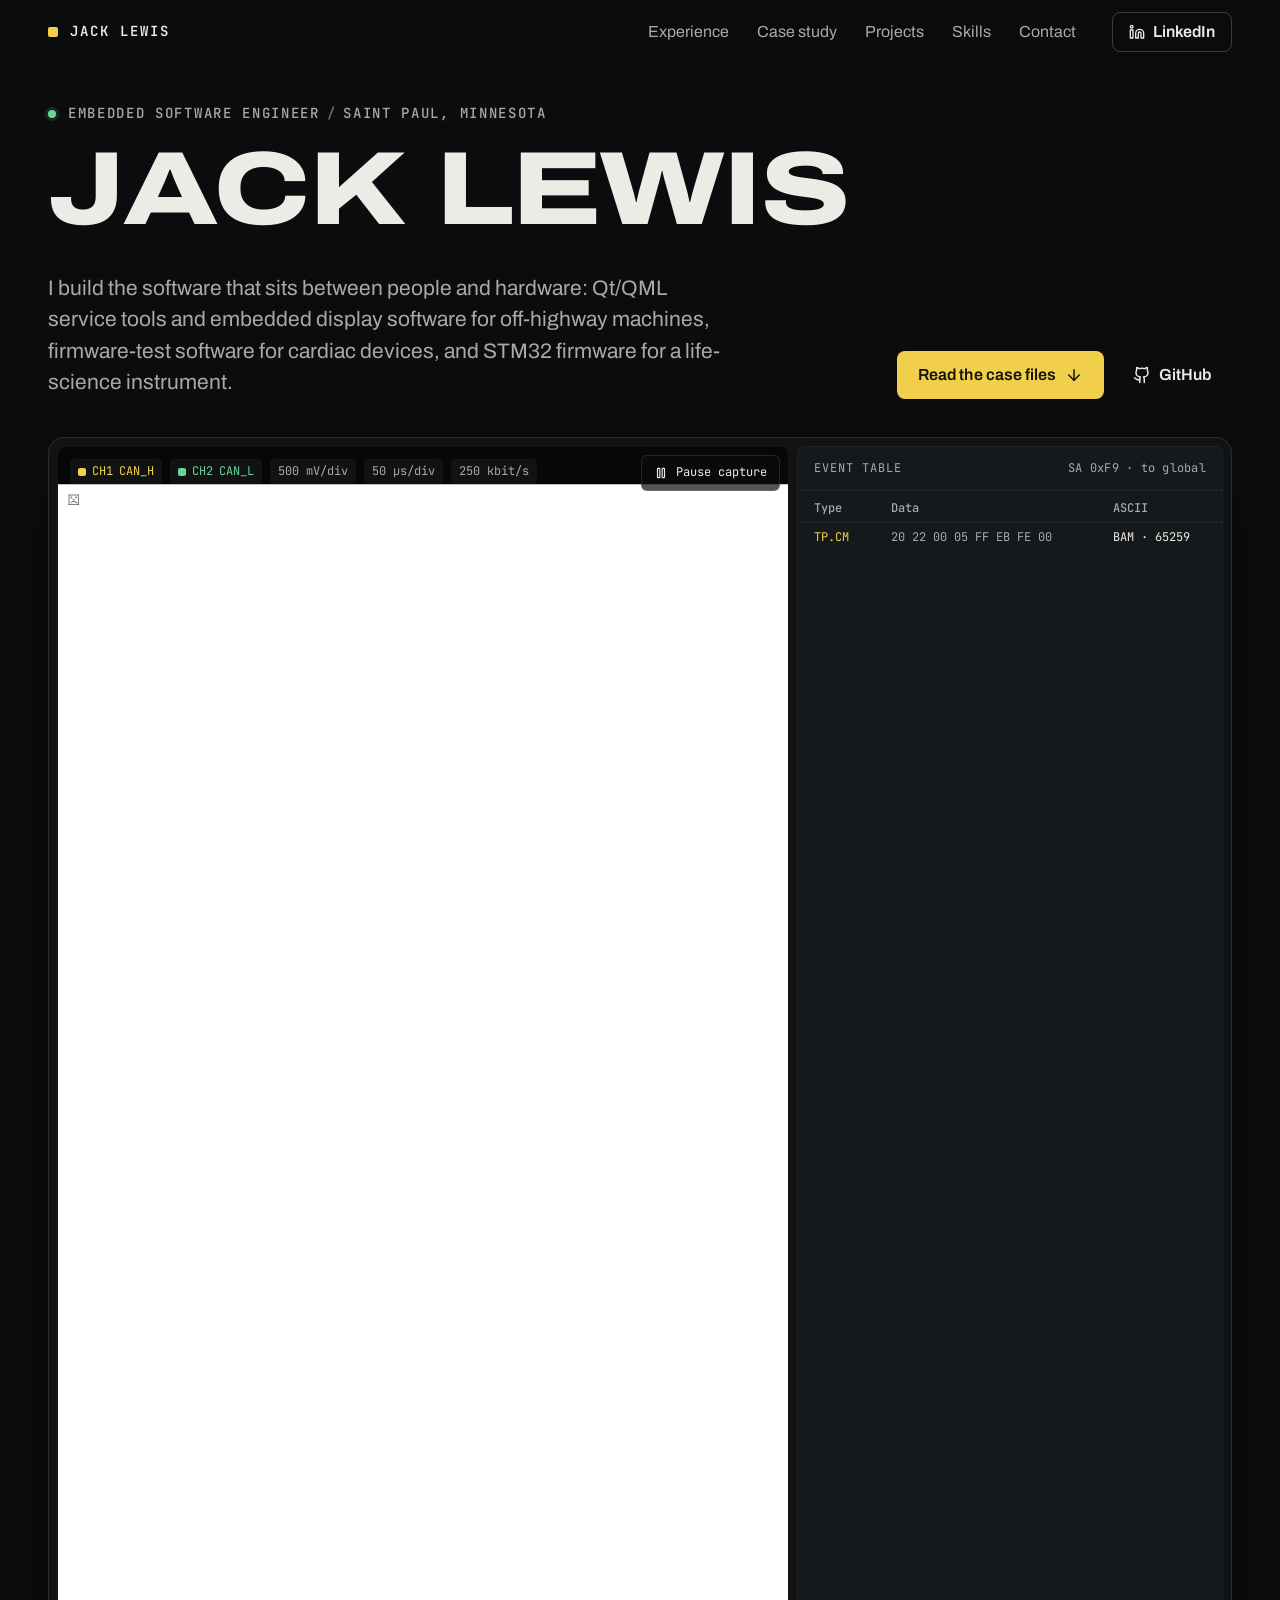
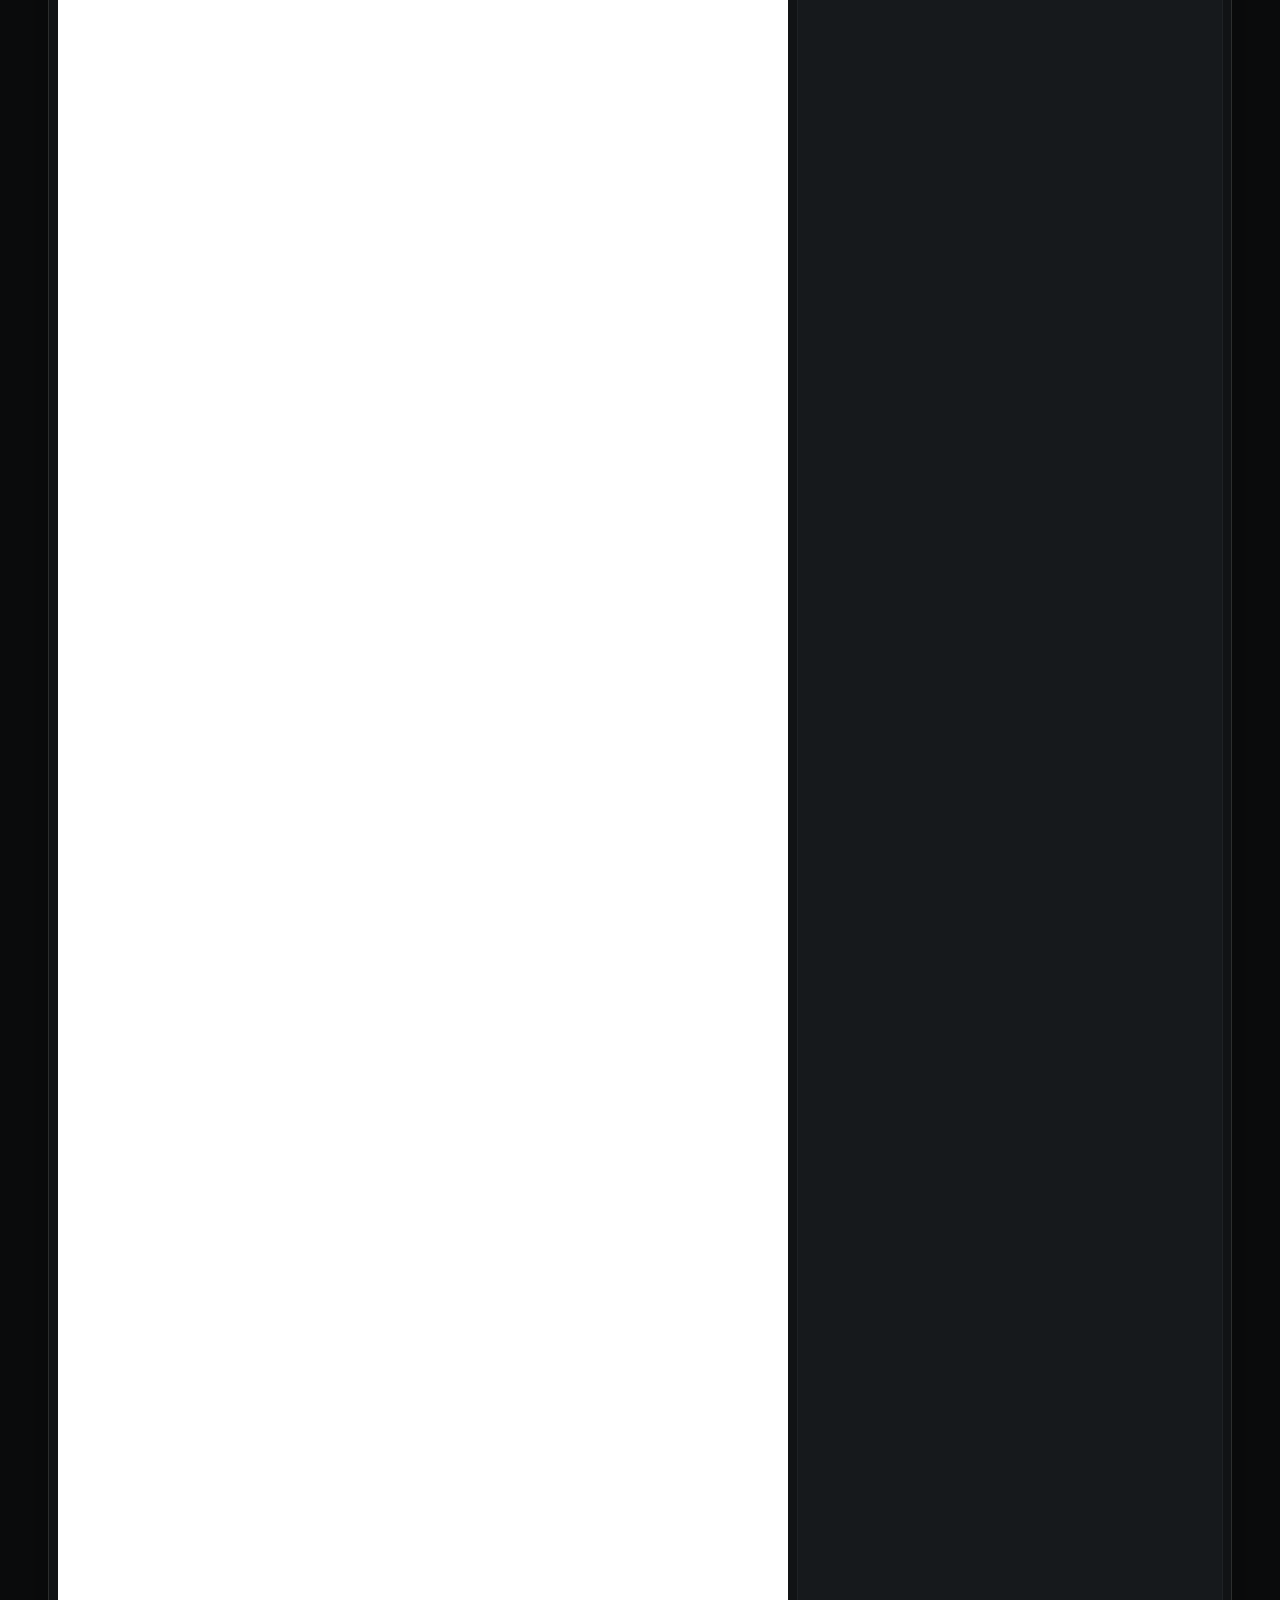
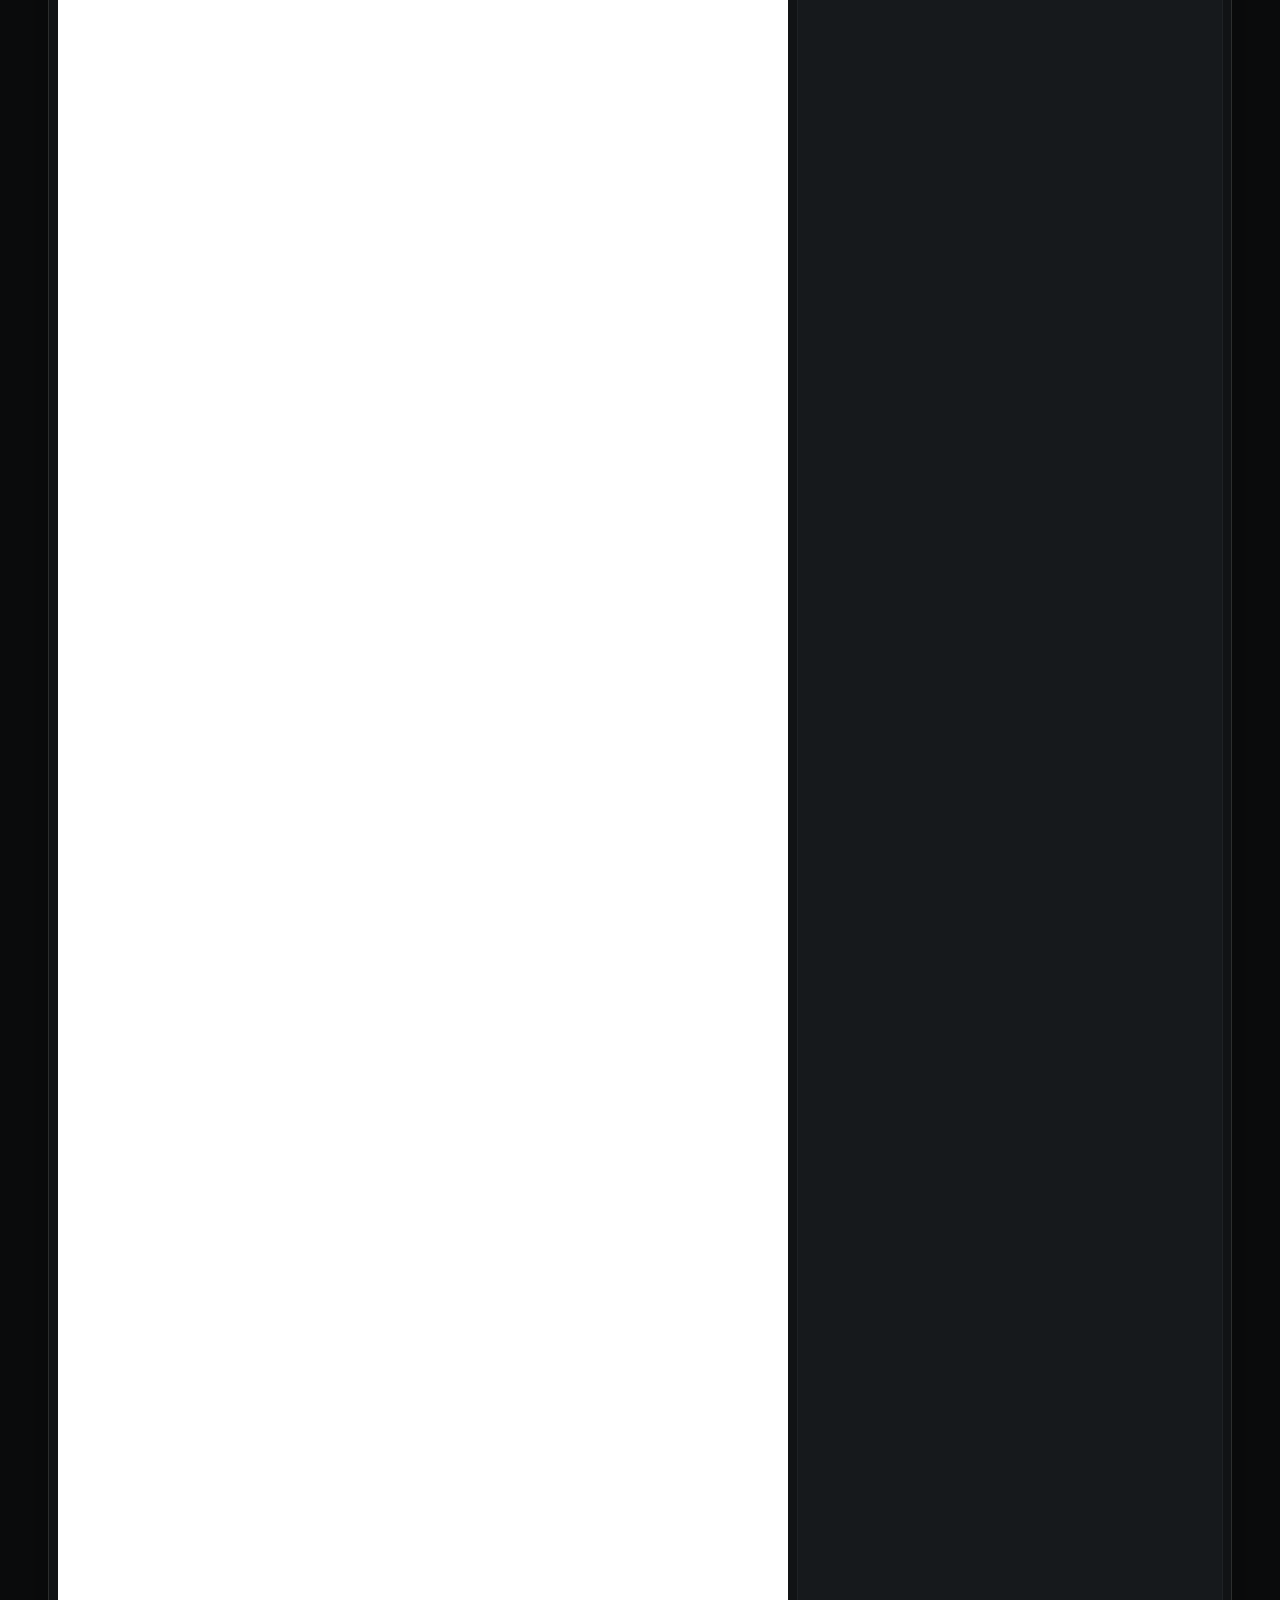
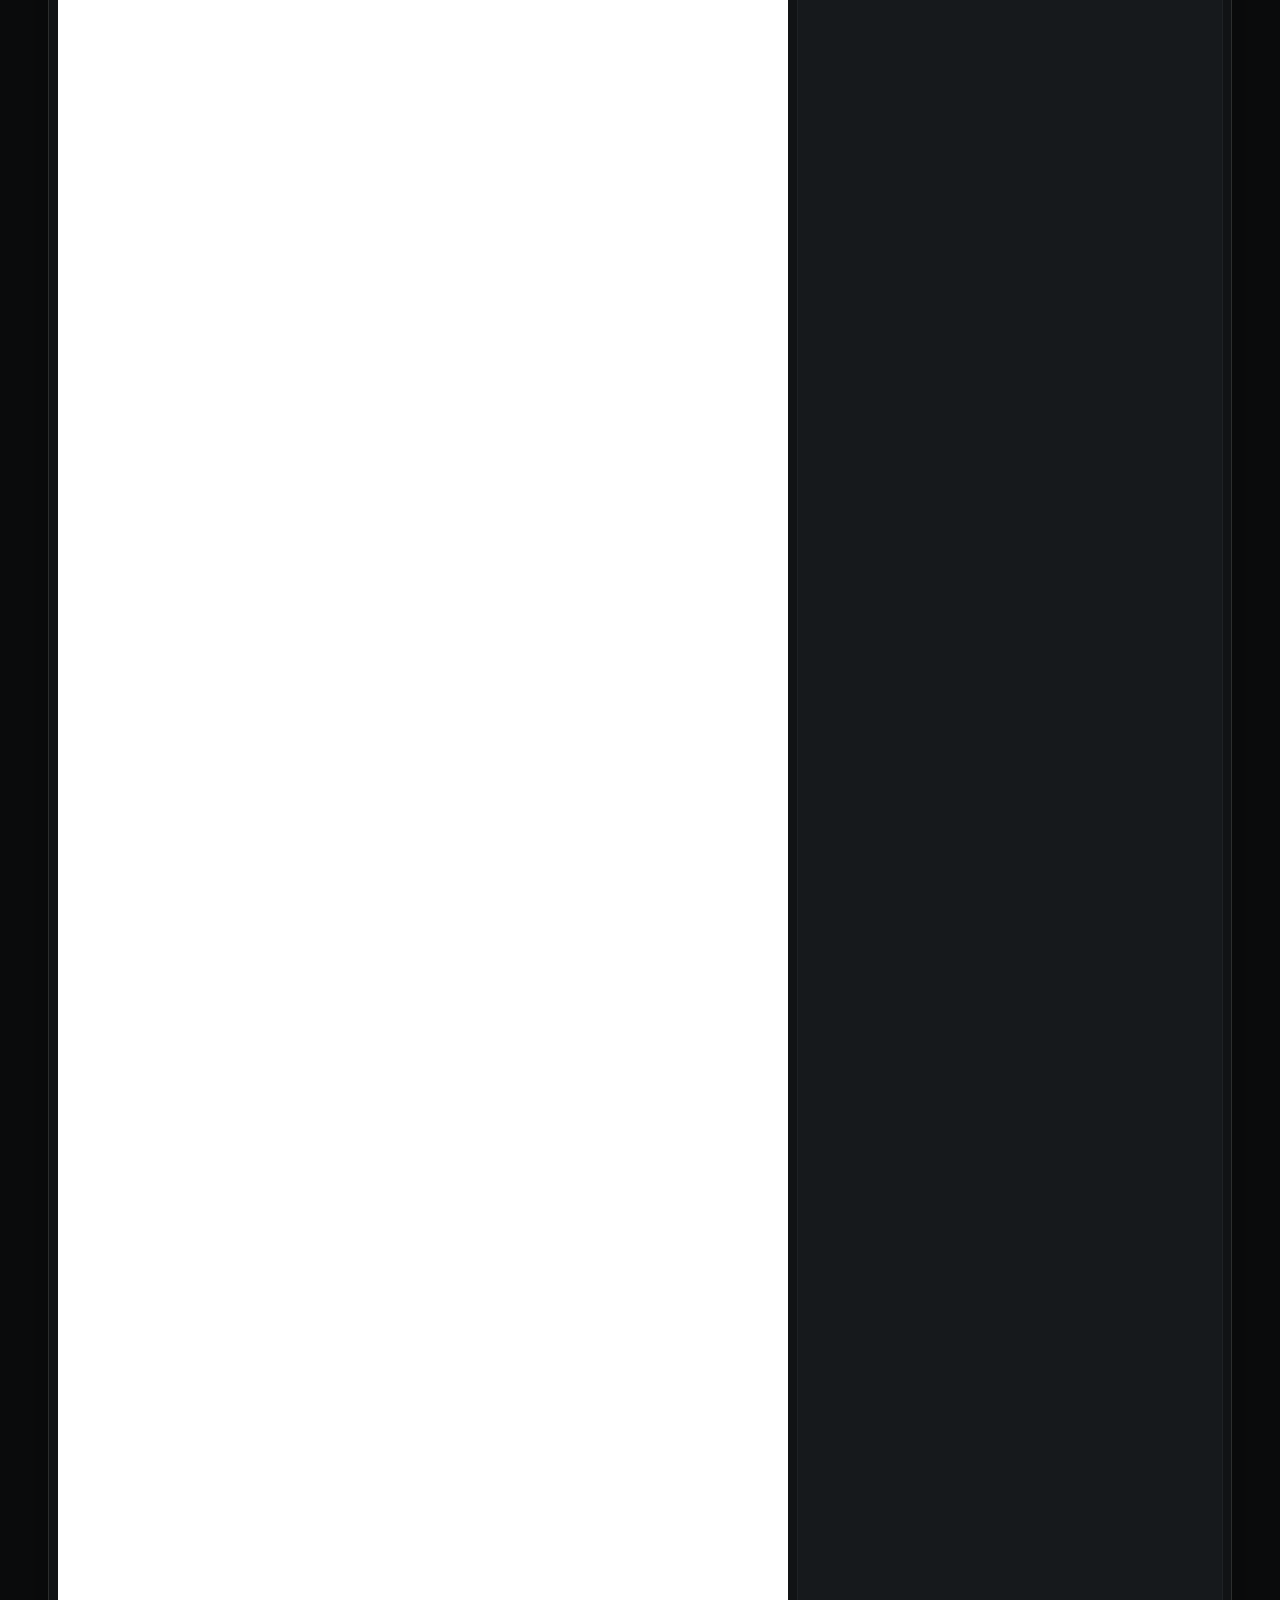
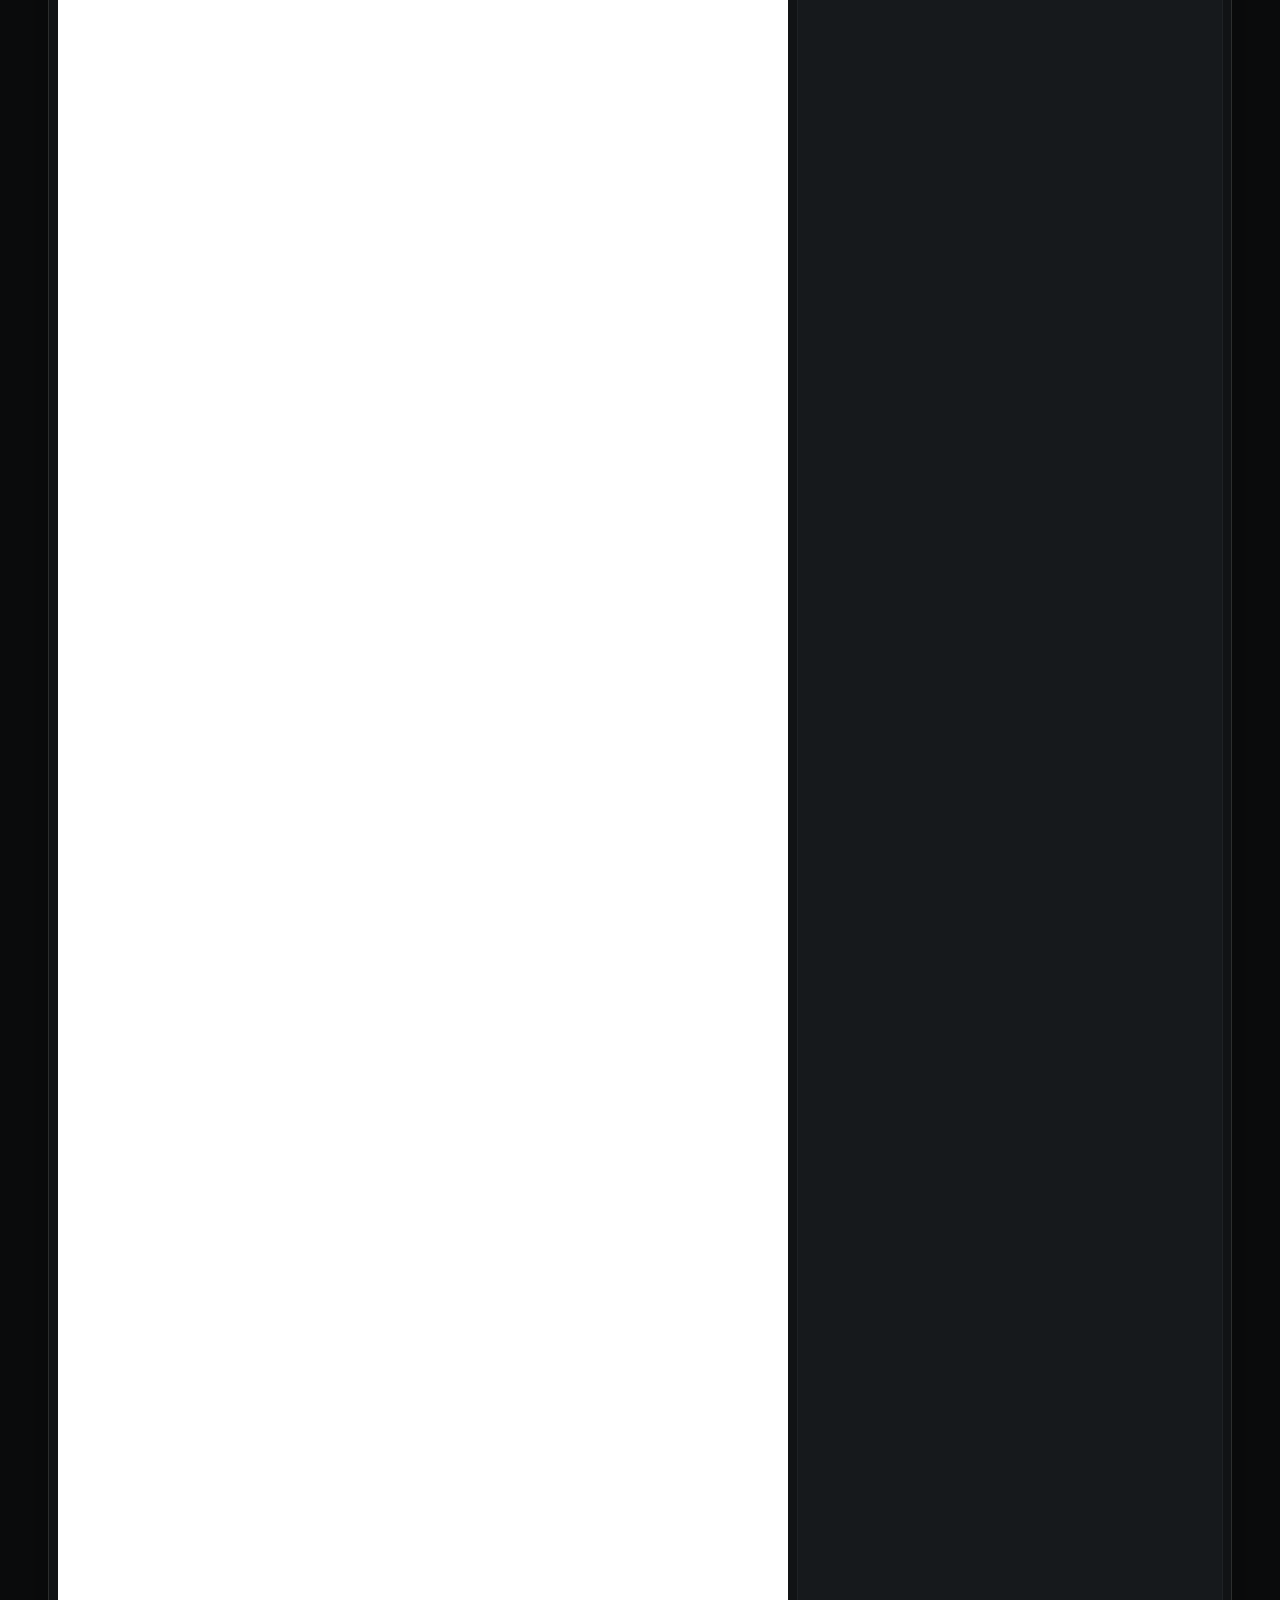
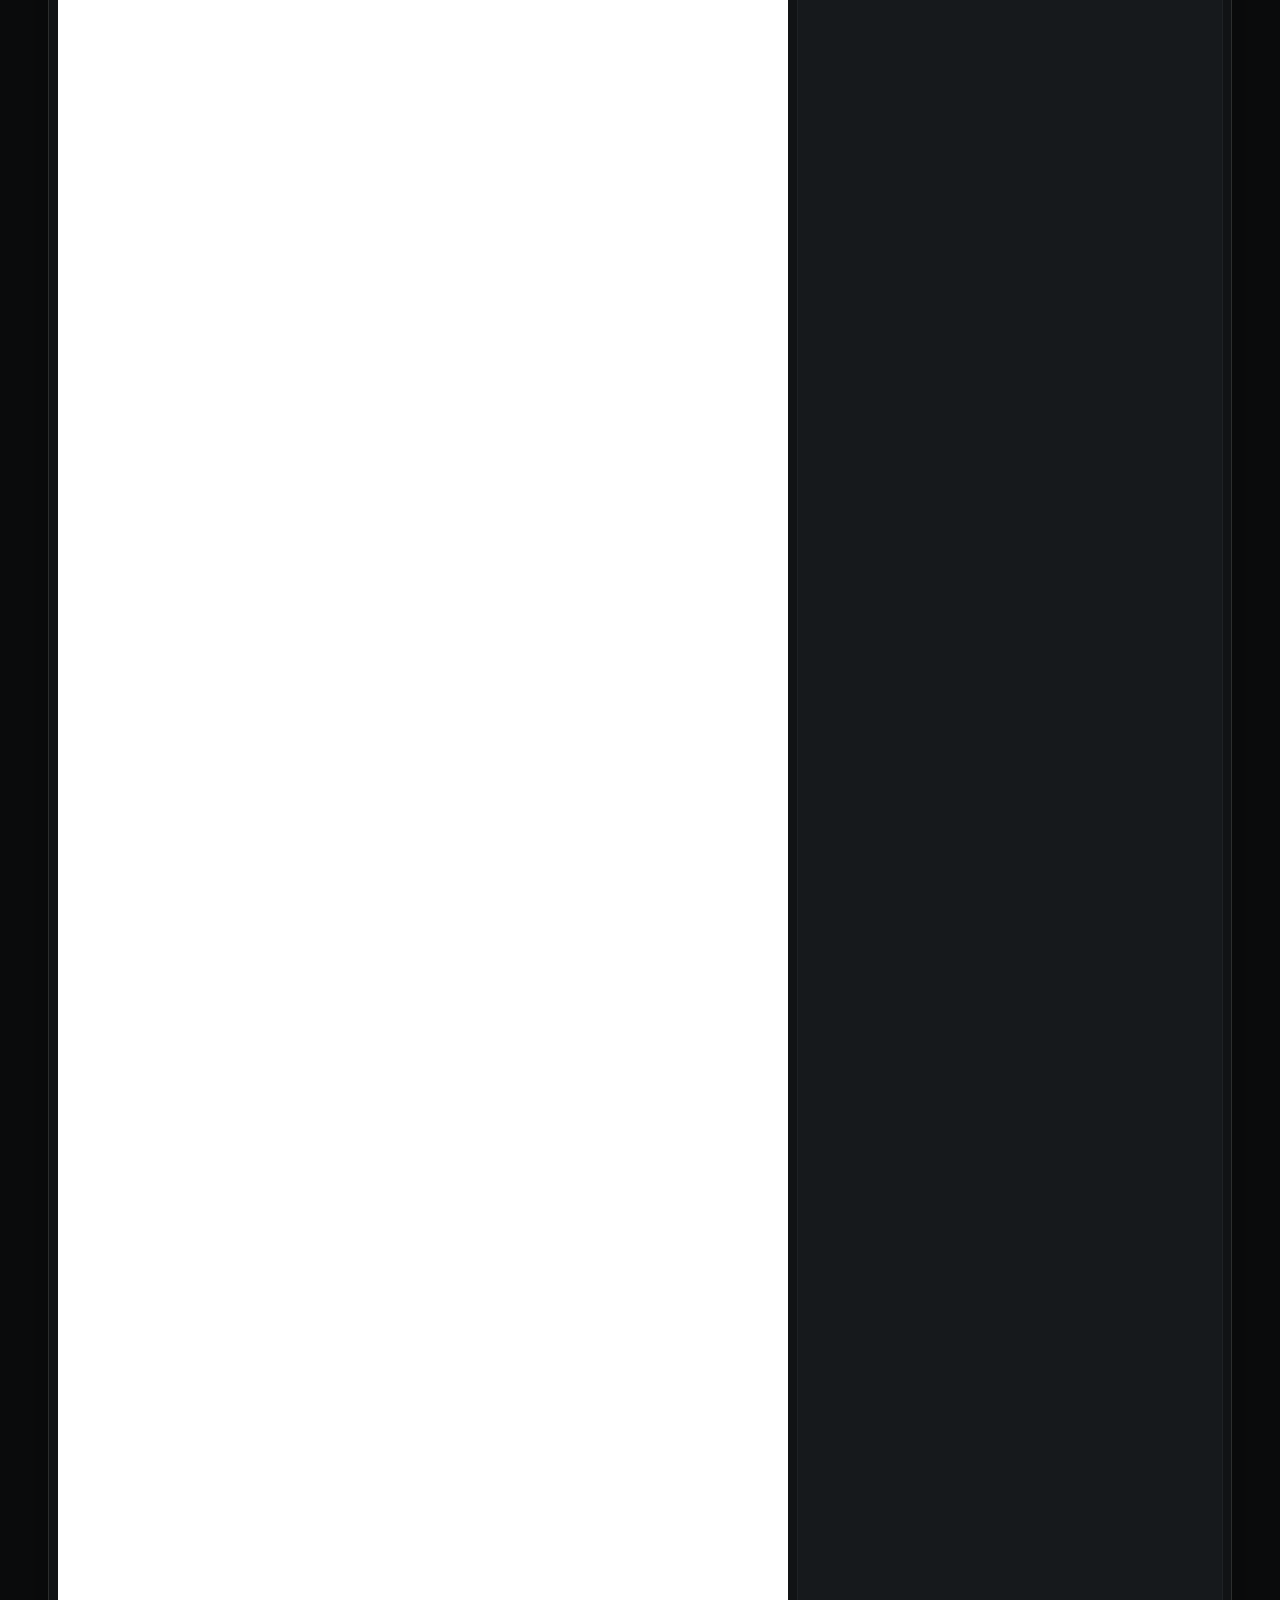
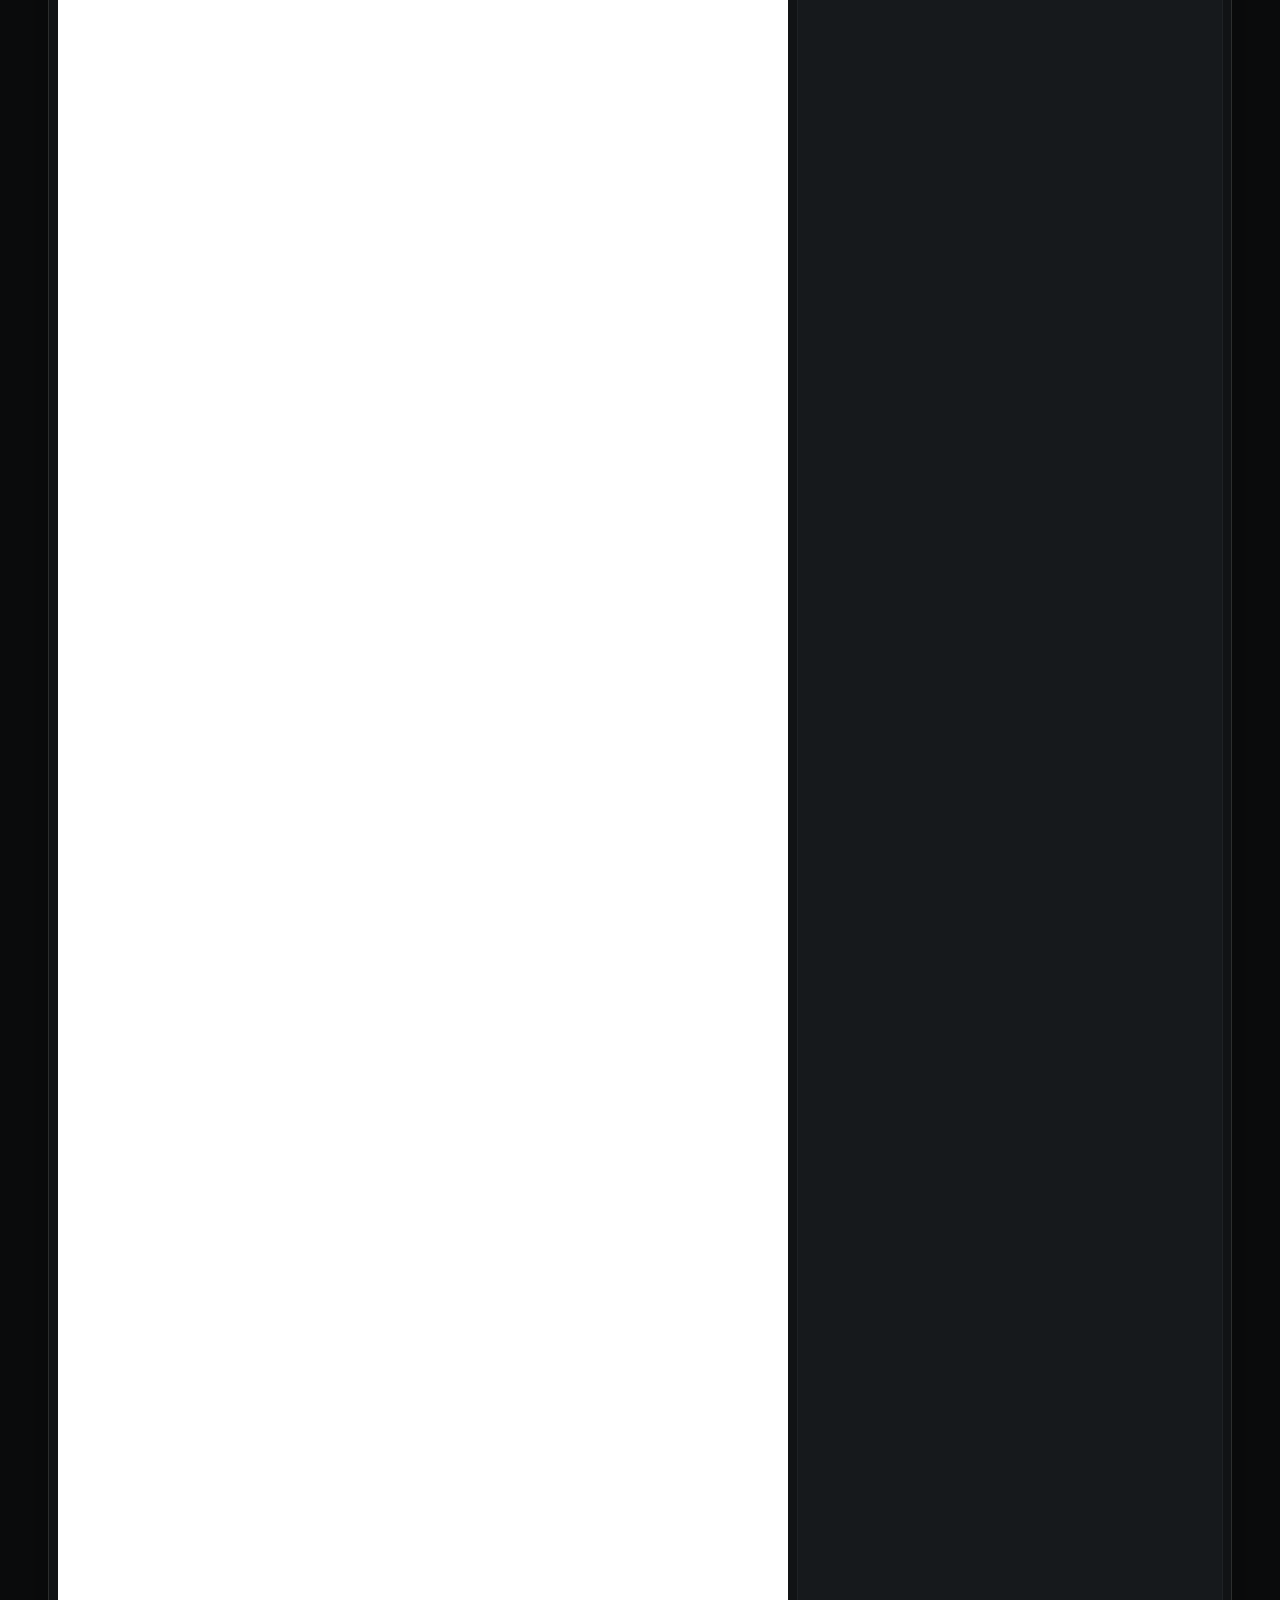
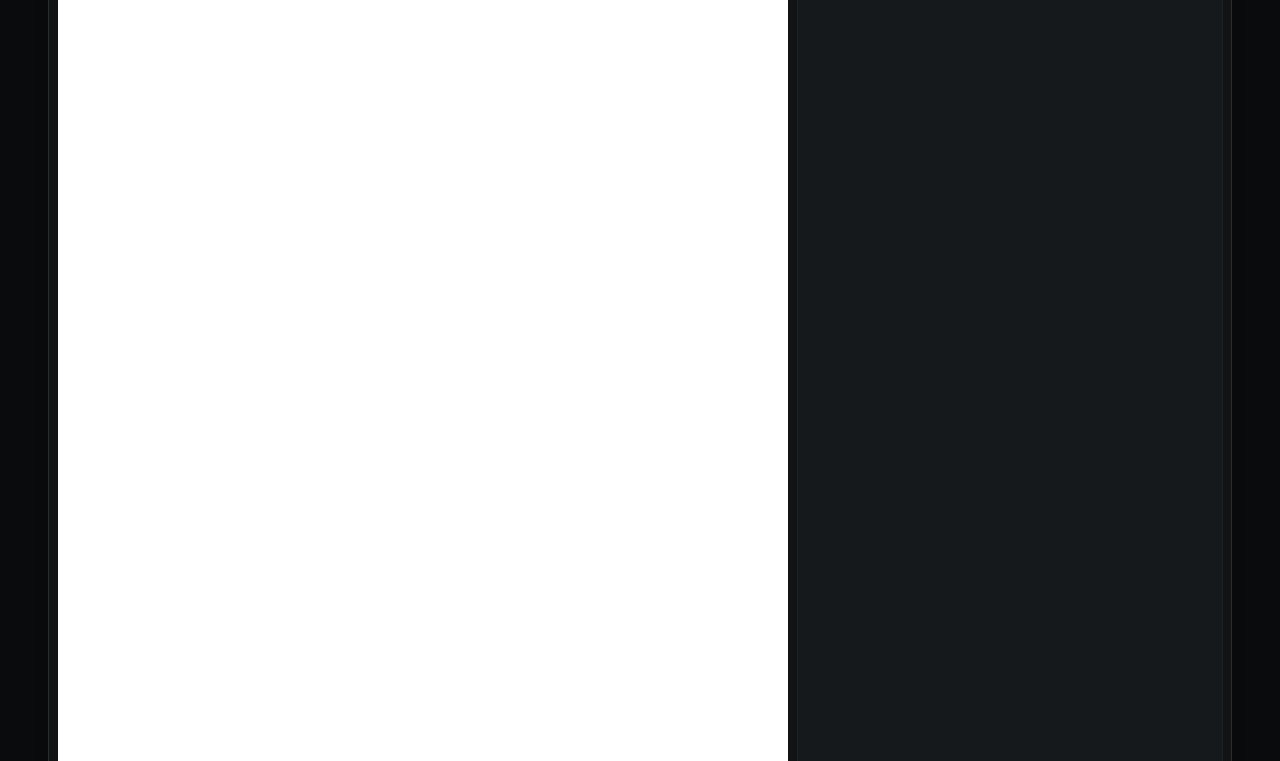
==== commit 834994c4: "QA fixes: responsive instrument, wider case files, mobile explorer - Size the hero's status chips an" ====
--- a/index.html
+++ b/index.html
@@ -101,12 +101,12 @@
         <figure class="instrument" data-scope aria-labelledby="scope-caption">
           <div class="instrument-screen">
             <div class="scope-status" aria-hidden="true">
-              <span class="chip chip-ch1"><i></i>CH1 CAN_H</span>
-              <span class="chip chip-ch2"><i></i>CH2 CAN_L</span>
-              <span class="chip">500 mV/div</span>
+              <span class="chip chip-ch1"><i></i><span class="chip-pre">CH1 </span>CAN_H</span>
+              <span class="chip chip-ch2"><i></i><span class="chip-pre">CH2 </span>CAN_L</span>
+              <span class="chip chip-volt">500 mV/div</span>
               <span class="chip">50 µs/div</span>
-              <span class="chip chip-hide-sm">Trig SOF</span>
-              <span class="chip chip-right">CAN 250 kbit/s · 29-bit ID</span>
+              <span class="chip chip-trig">Trig SOF</span>
+              <span class="chip chip-rate">250 kbit/s</span>
             </div>
             <canvas class="scope-canvas" aria-hidden="true"></canvas>
             <button class="scope-toggle" type="button" aria-pressed="false" data-scope-toggle>
@@ -126,12 +126,19 @@
                 <thead>
                   <tr><th scope="col" class="t-type">Type</th><th scope="col" class="t-id">CAN ID</th><th scope="col" class="t-data">Data</th><th scope="col" class="t-ascii">ASCII</th></tr>
                 </thead>
-                <tbody data-frame-rows></tbody>
+                <tbody data-frame-rows>
+                  <tr data-kind="TP.CM"><td class="t-type">TP.CM</td><td class="t-id">1CECFFF9</td><td class="t-data"><span>20 22 00 05</span> <span>FF EB FE 00</span></td><td class="t-ascii">BAM · 65259</td></tr>
+                  <tr data-kind="TP.DT"><td class="t-type">TP.DT 1</td><td class="t-id">1CEBFFF9</td><td class="t-data"><span>01 4C 45 57</span> <span>49 53 2A 4A</span></td><td class="t-ascii">“LEWIS*J”</td></tr>
+                  <tr data-kind="TP.DT"><td class="t-type">TP.DT 2</td><td class="t-id">1CEBFFF9</td><td class="t-data"><span>02 41 43 4B</span> <span>2A 45 4D 42</span></td><td class="t-ascii">“ACK*EMB”</td></tr>
+                  <tr data-kind="TP.DT"><td class="t-type">TP.DT 3</td><td class="t-id">1CEBFFF9</td><td class="t-data"><span>03 45 44 44</span> <span>45 44 20 53</span></td><td class="t-ascii">“EDDED S”</td></tr>
+                  <tr data-kind="TP.DT"><td class="t-type">TP.DT 4</td><td class="t-id">1CEBFFF9</td><td class="t-data"><span>04 57 2A 53</span> <span>54 20 50 41</span></td><td class="t-ascii">“W*ST PA”</td></tr>
+                  <tr data-kind="TP.DT"><td class="t-type">TP.DT 5</td><td class="t-id">1CEBFFF9</td><td class="t-data"><span>05 55 4C 20</span> <span>4D 4E 2A FF</span></td><td class="t-ascii">“UL MN*”</td></tr>
+                </tbody>
               </table>
             </div>
-            <div class="reassembly" data-reassembly-wrap>
+            <div class="reassembly is-complete" data-reassembly-wrap>
               <p class="reassembly-label">Reassembled · PGN 65259 Component ID</p>
-              <p class="reassembly-value" data-reassembly>Waiting for TP.CM…</p>
+              <p class="reassembly-value" data-reassembly>LEWIS*JACK*EMBEDDED SW*ST PAUL MN*</p>
               <dl class="ci-fields" data-ci-fields>
                 <div><dt>Make</dt><dd>LEWIS</dd></div>
                 <div><dt>Model</dt><dd>JACK</dd></div>
@@ -766,7 +773,7 @@
             <li>
               <a href="https://github.com/jacklewis0221" target="_blank" rel="noopener noreferrer">
                 <span class="also-name">github.com/jacklewis0221</span>
-                <span class="also-desc">Coursework, algorithm practice, and microcontroller study repositories.</span>
+                <span class="also-desc">University coursework, algorithm practice, and forked microcontroller-course repositories I study from.</span>
                 <svg class="icon" aria-hidden="true"><use href="#i-arrow-up-right"/></svg>
               </a>
             </li>
--- a/assets/css/style.css
+++ b/assets/css/style.css
@@ -256,7 +256,7 @@
   top: 0;
   z-index: 50;
   height: var(--header-h);
-  background: rgba(11, 12, 13, 0.82);
+  background: rgba(11, 12, 13, 0.88);
   -webkit-backdrop-filter: blur(14px) saturate(140%);
   backdrop-filter: blur(14px) saturate(140%);
   border-bottom: 1px solid transparent;
@@ -379,7 +379,7 @@
 
 /* ---------- Hero ---------- */
 .hero {
-  padding-block: clamp(var(--space-8), 5vw, var(--space-16)) clamp(var(--space-16), 7vw, var(--space-24));
+  padding-block: clamp(var(--space-6), 3vw, var(--space-10)) clamp(var(--space-16), 7vw, var(--space-24));
 }
 .eyebrow {
   display: flex;
@@ -429,10 +429,10 @@
   align-items: end;
 }
 .hero-lede {
-  font-size: var(--text-lg);
+  font-size: clamp(1.0625rem, 0.95rem + 0.5vw, 1.3125rem);
   line-height: 1.5;
   color: var(--color-text-muted);
-  max-width: 54ch;
+  max-width: 58ch;
 }
 .hero-actions {
   display: flex;
@@ -442,7 +442,7 @@
 
 /* Instrument (scope + event table) */
 .instrument {
-  margin-top: clamp(var(--space-8), 5vw, var(--space-12));
+  margin-top: clamp(var(--space-6), 3vw, var(--space-10));
   display: grid;
   grid-template-columns: minmax(0, 1.72fr) minmax(0, 1fr);
   gap: var(--space-2);
@@ -453,6 +453,7 @@
   box-shadow: var(--shadow-lg);
 }
 .instrument-screen {
+  container: screen / inline-size;
   position: relative;
   display: flex;
   flex-direction: column;
@@ -546,6 +547,7 @@
   display: none;
 }
 .instrument-panel {
+  container: panel / inline-size;
   display: flex;
   flex-direction: column;
   min-width: 0;
@@ -613,10 +615,61 @@
     background: transparent;
   }
 }
-.frame-table tbody:empty::after {
-  content: 'Listening on the bus…';
-  display: block;
-  padding: var(--space-3) var(--space-4);
+.frame-table td.t-data span {
+  white-space: nowrap;
+}
+
+/* Instrument adapts to its own width, not the viewport */
+@container screen (max-width: 760px) {
+  .chip-trig {
+    display: none;
+  }
+}
+@container screen (max-width: 560px) {
+  .chip-rate {
+    display: none;
+  }
+  .scope-status {
+    padding-right: calc(var(--space-3) + 44px);
+  }
+  .scope-toggle {
+    width: 40px;
+    justify-content: center;
+    padding: 0;
+  }
+  .scope-toggle [data-scope-toggle-label] {
+    display: none;
+  }
+}
+@container screen (max-width: 420px) {
+  .chip-pre,
+  .chip-volt {
+    display: none;
+  }
+}
+@container panel (max-width: 540px) {
+  .frame-table .t-id {
+    display: none;
+  }
+}
+@container panel (max-width: 420px) {
+  .frame-table th,
+  .frame-table td {
+    padding-inline: var(--space-3);
+  }
+  .frame-table td.t-data {
+    white-space: normal;
+  }
+  .frame-table td.t-data span {
+    display: block;
+  }
+  .panel-head {
+    padding-inline: var(--space-3);
+  }
+}
+
+.frame-table tr.is-placeholder td {
+  padding-block: var(--space-3);
   color: var(--color-text-muted);
 }
 .reassembly {
@@ -869,6 +922,10 @@
   display: grid;
   gap: var(--space-5);
   padding-block: var(--space-5);
+}
+.role,
+.lesson {
+  max-width: none;
 }
 .role {
   display: grid;
@@ -1384,8 +1441,11 @@
 }
 .arch-pipeline {
   display: grid;
-  grid-template-columns: repeat(5, minmax(0, 1fr));
+  grid-template-columns: repeat(3, minmax(0, 1fr));
   gap: var(--space-3);
+}
+.arch-pipeline .arch-node:nth-child(4)::before {
+  display: none;
 }
 .arch-pipeline .arch-node + .arch-node::before {
   content: '';
@@ -2203,7 +2263,8 @@
     display: grid;
     gap: 0;
     padding: var(--space-2) var(--gutter) var(--space-4);
-    background: rgba(11, 12, 13, 0.97);
+    background: var(--color-bg);
+    box-shadow: var(--shadow-md);
     border-bottom: 1px solid var(--color-border);
     opacity: 0;
     visibility: hidden;
@@ -2342,36 +2403,18 @@
 }
 
 @media (max-width: 600px) {
-  .scope-status {
-    padding-right: calc(var(--space-3) + 110px);
-  }
-  .chip-hide-sm,
-  .chip-right {
-    display: none;
-  }
-  .scope-toggle span {
-    display: none;
-  }
-  .scope-toggle {
-    width: 40px;
-    justify-content: center;
-    padding: 0;
-  }
-  .scope-status {
-    padding-right: calc(var(--space-3) + 44px);
+  .role-meta {
+    flex-direction: column;
+    gap: 2px;
+  }
+  .role-meta span + span::before {
+    content: none;
   }
   .instrument-screen {
     min-height: 250px;
   }
   .scope-canvas {
     min-height: 200px;
-  }
-  .frame-table th,
-  .frame-table td {
-    padding-inline: var(--space-3);
-  }
-  .frame-table .t-id {
-    display: none;
   }
   .ci-fields {
     grid-template-columns: repeat(2, auto);
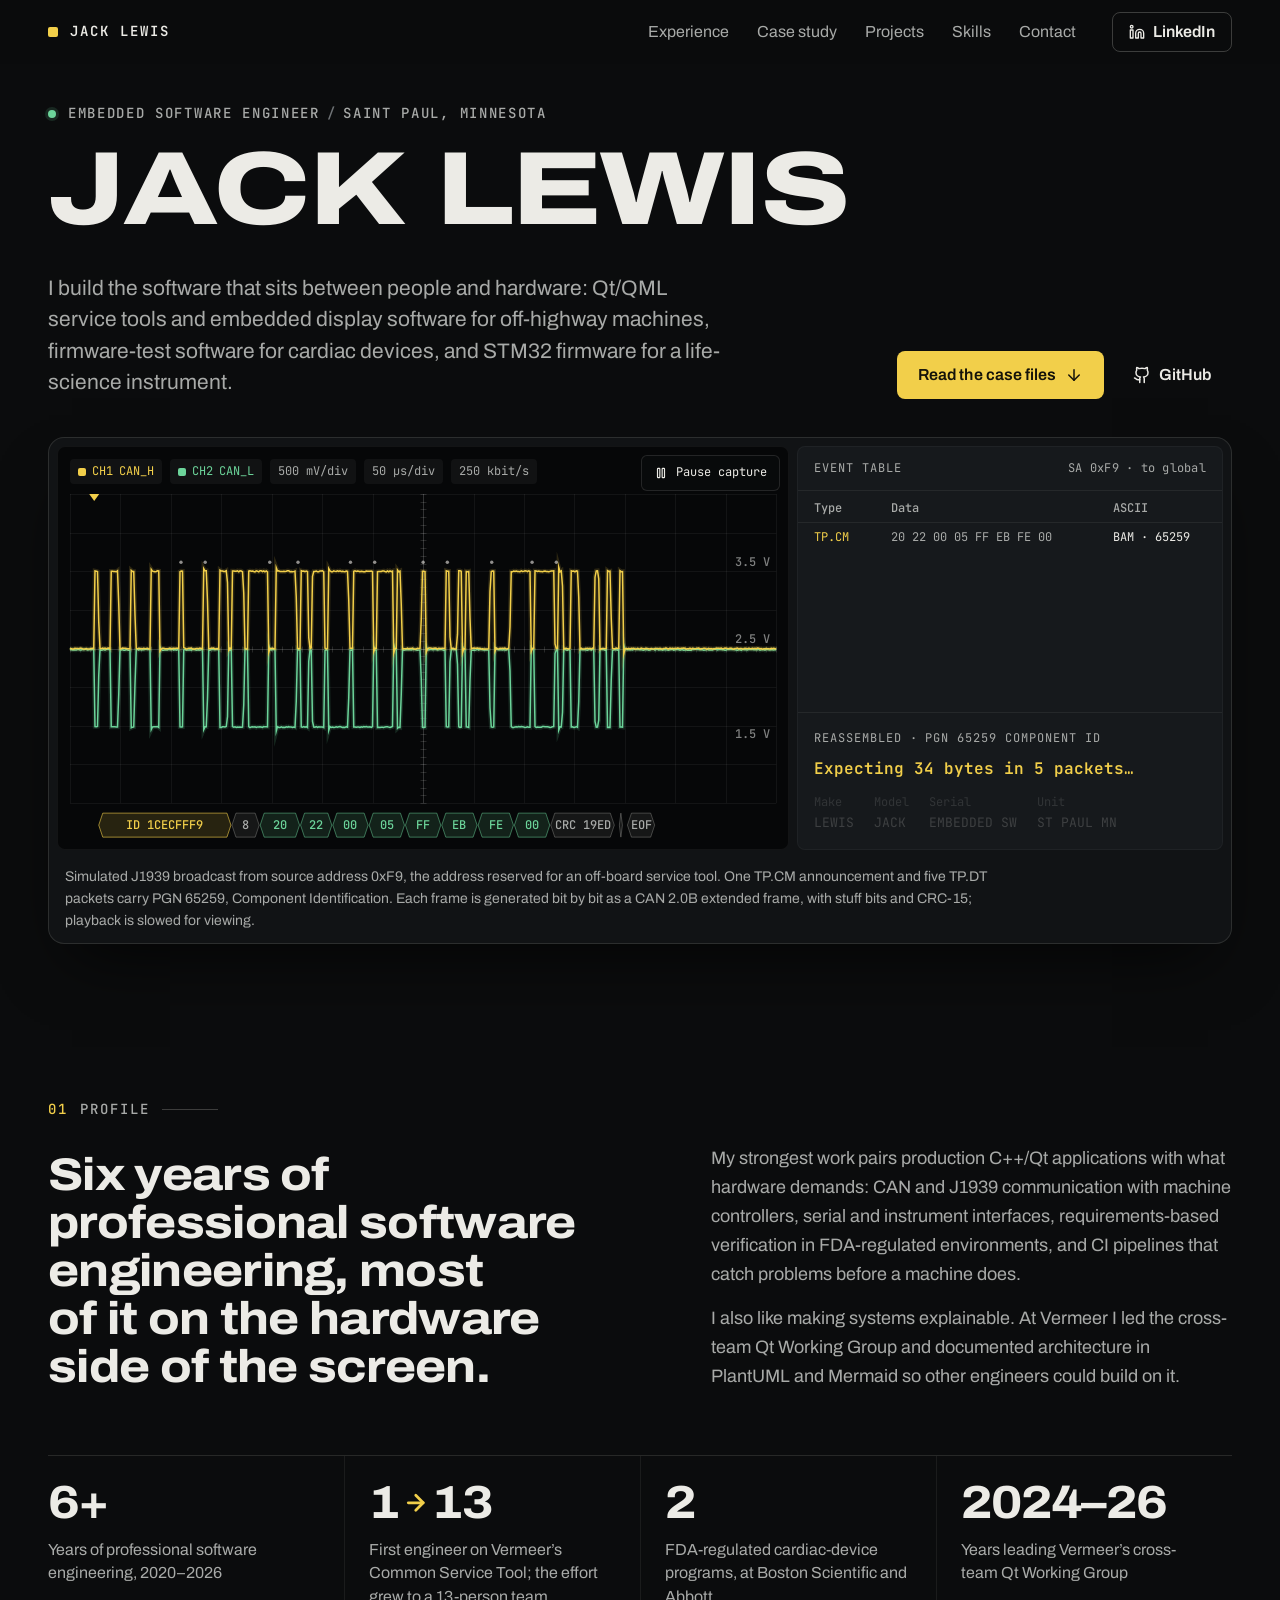
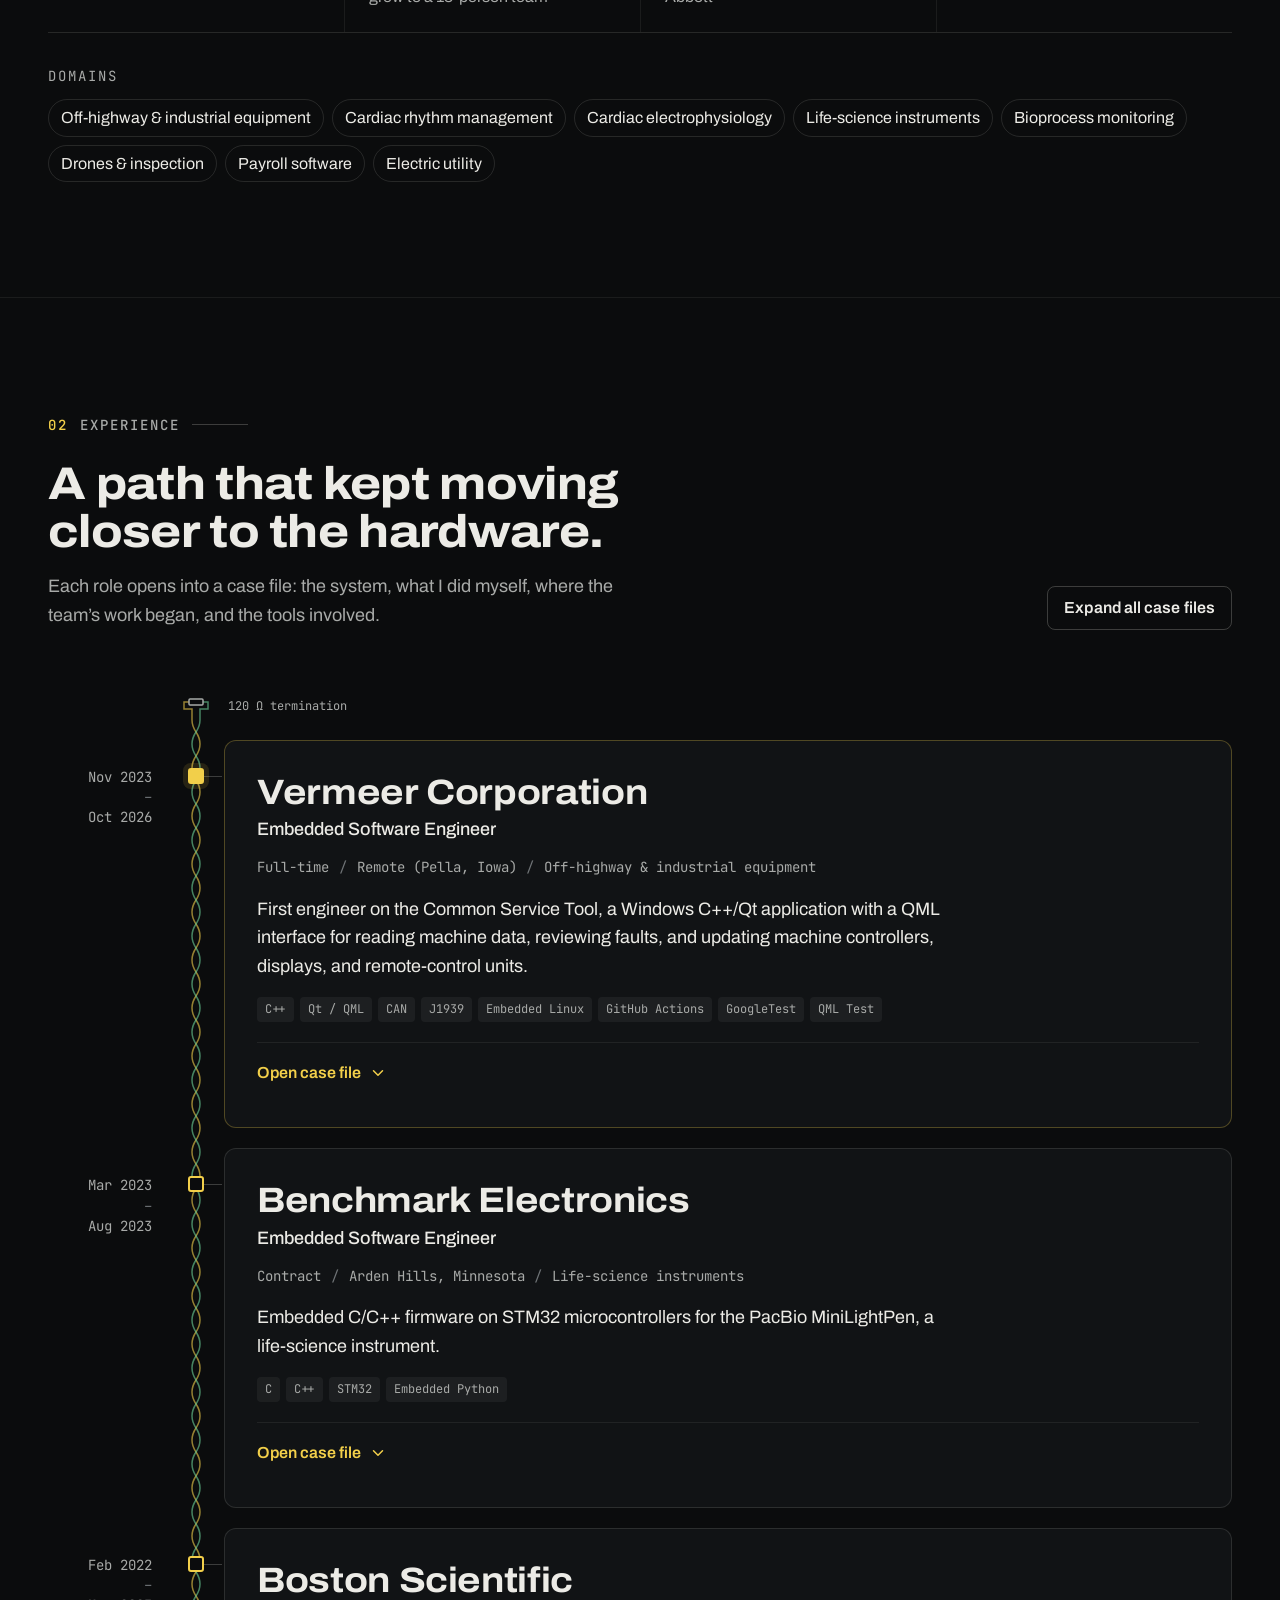
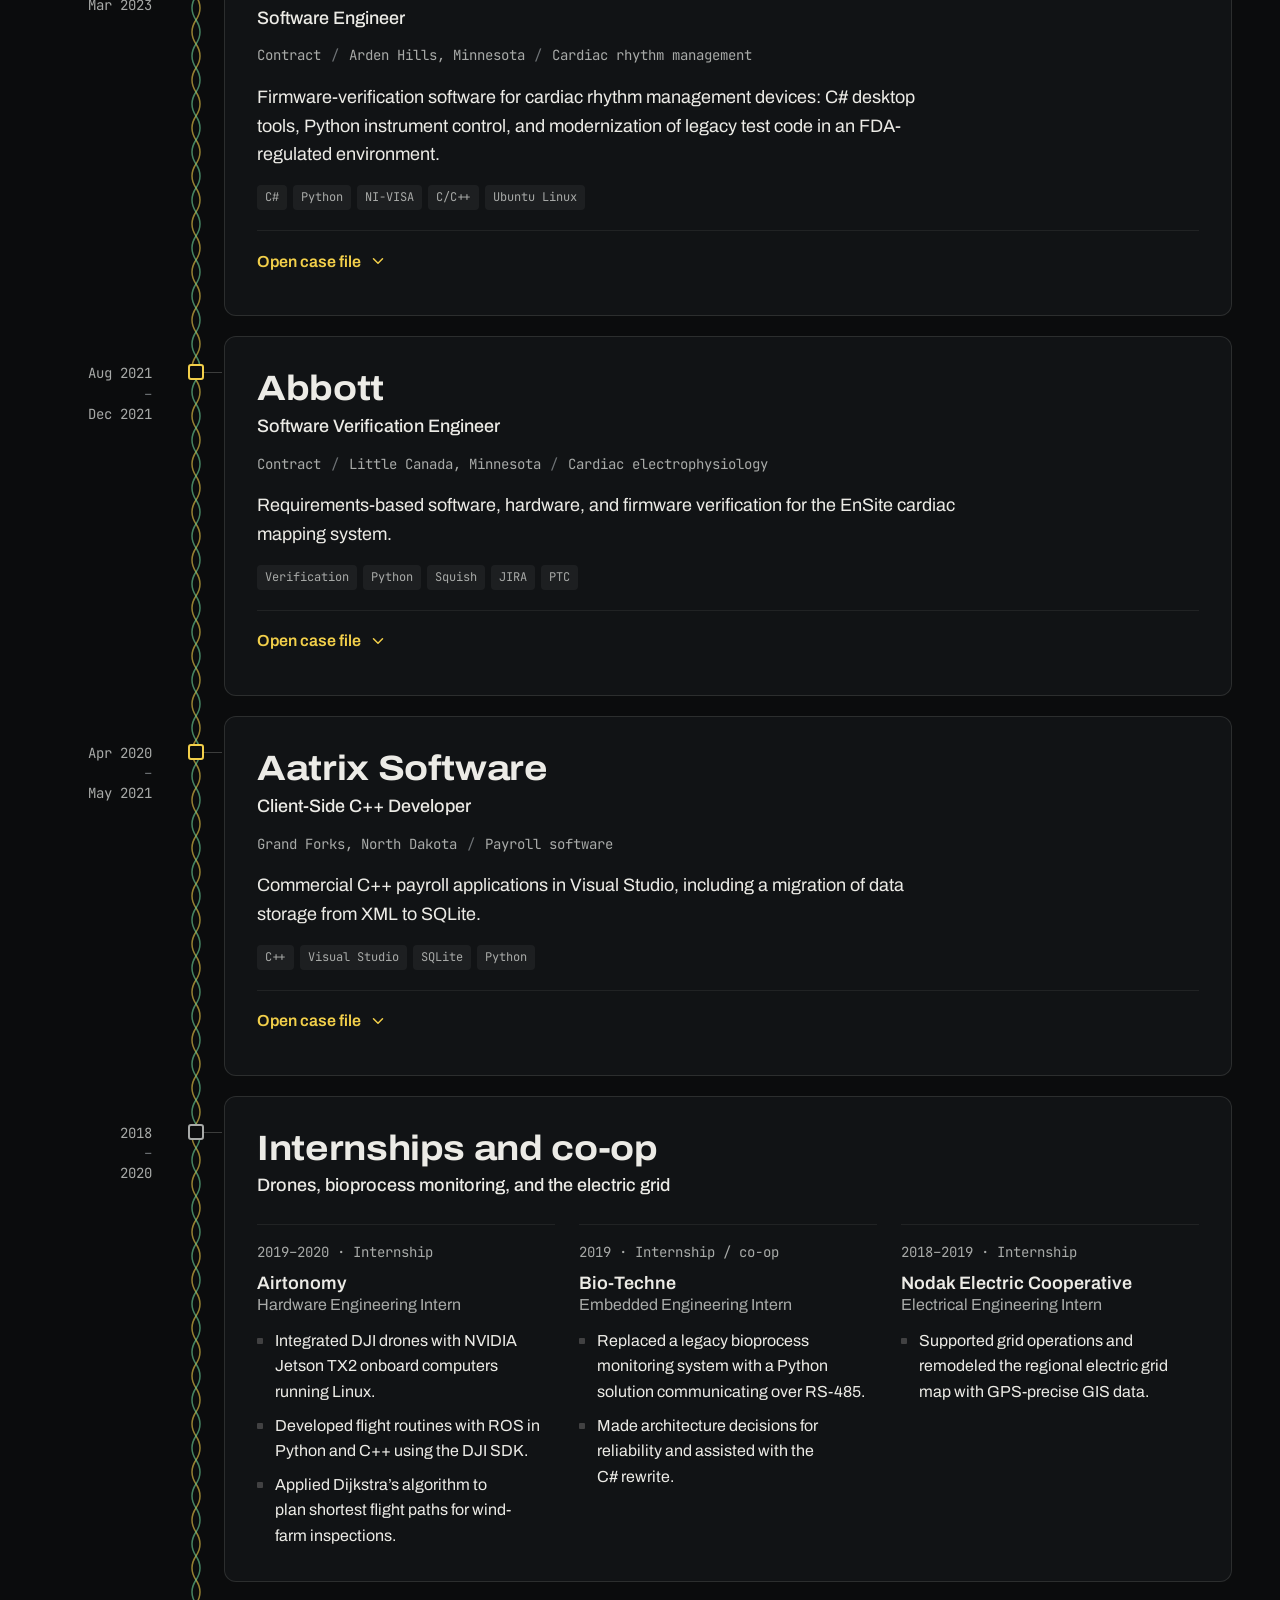
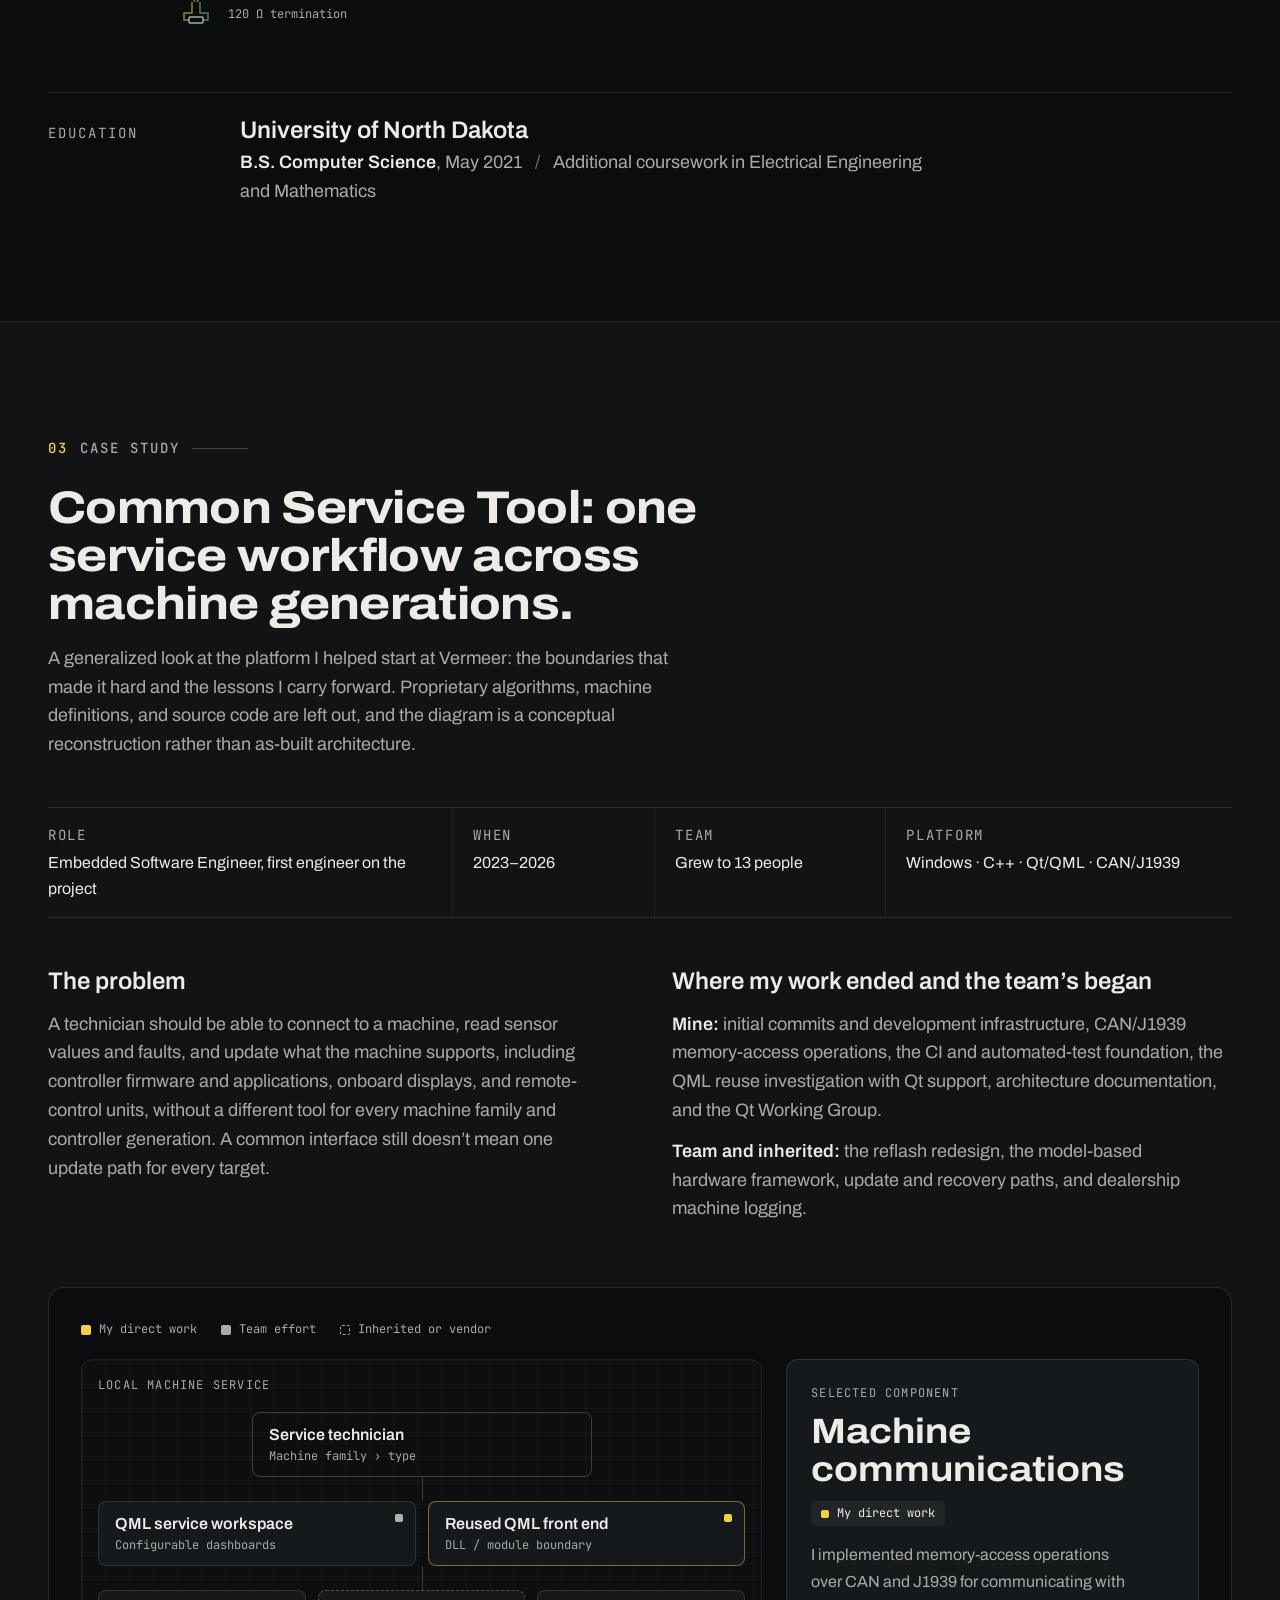
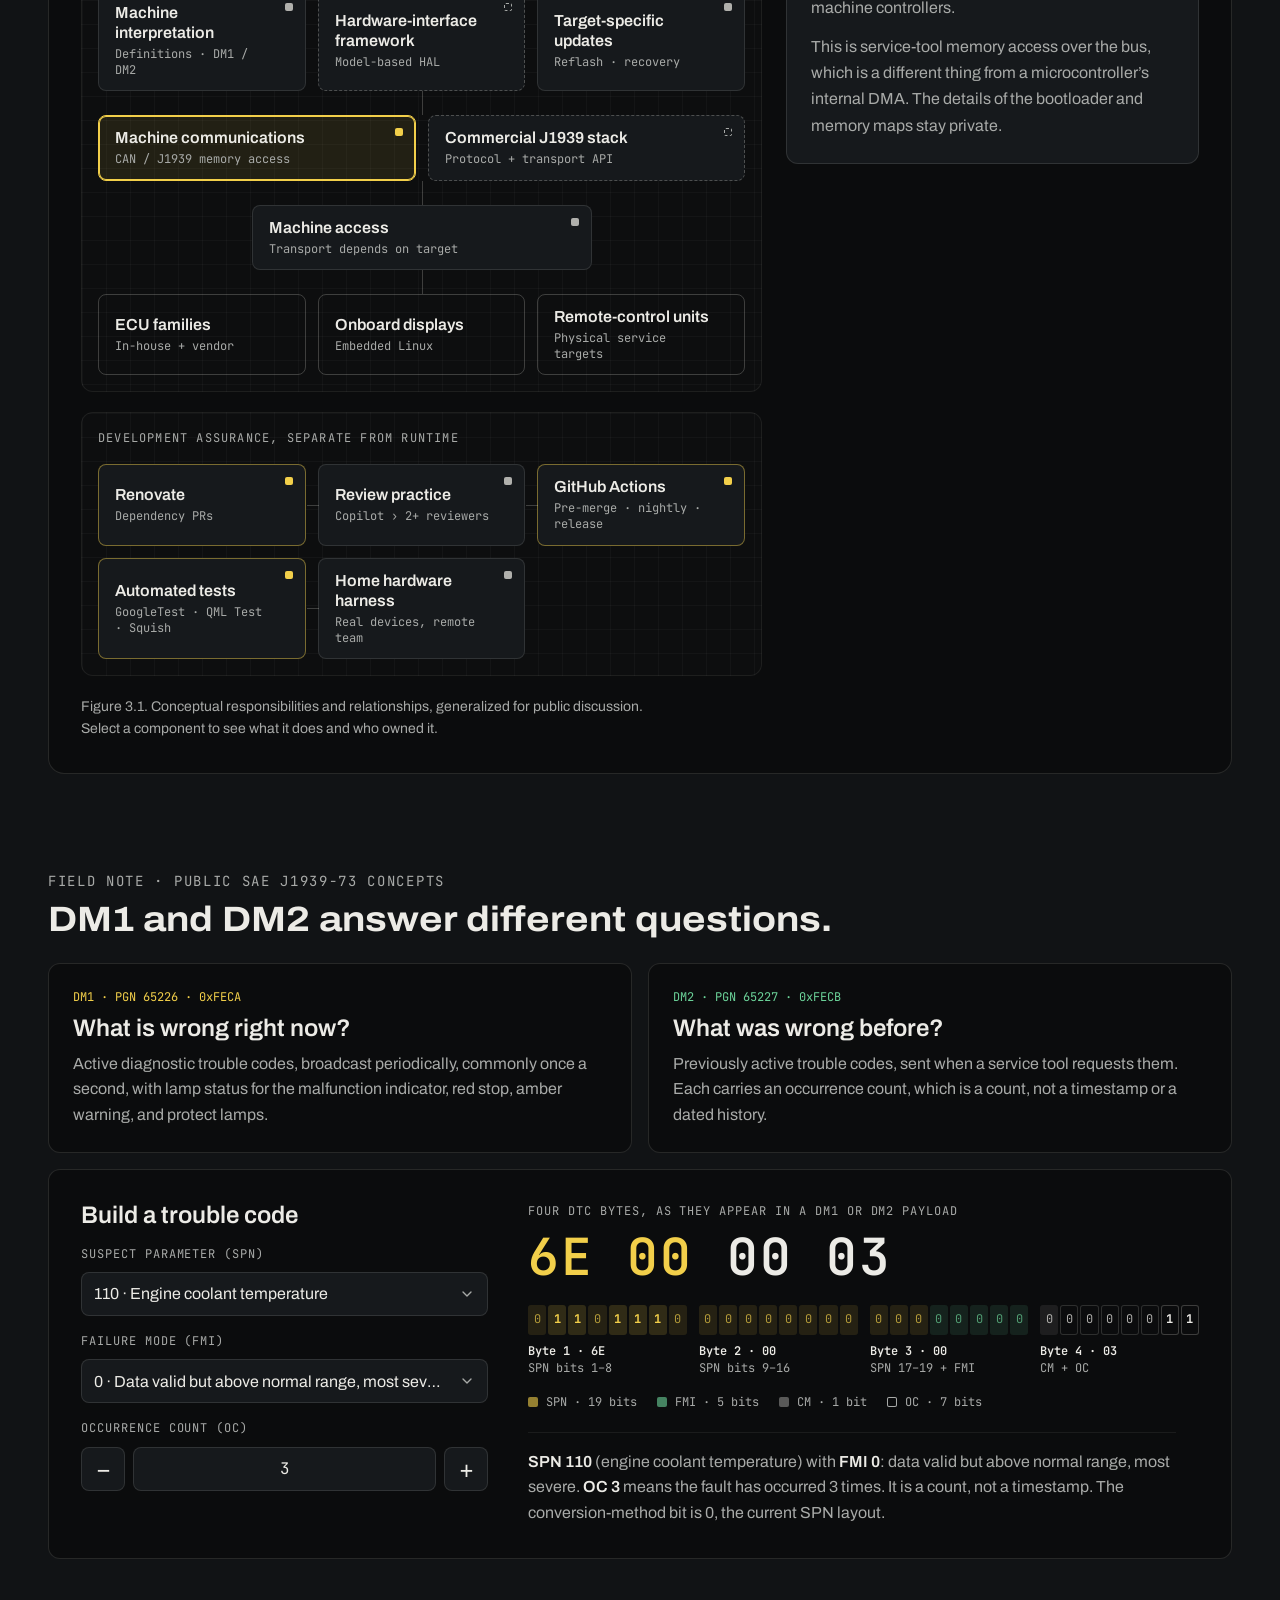
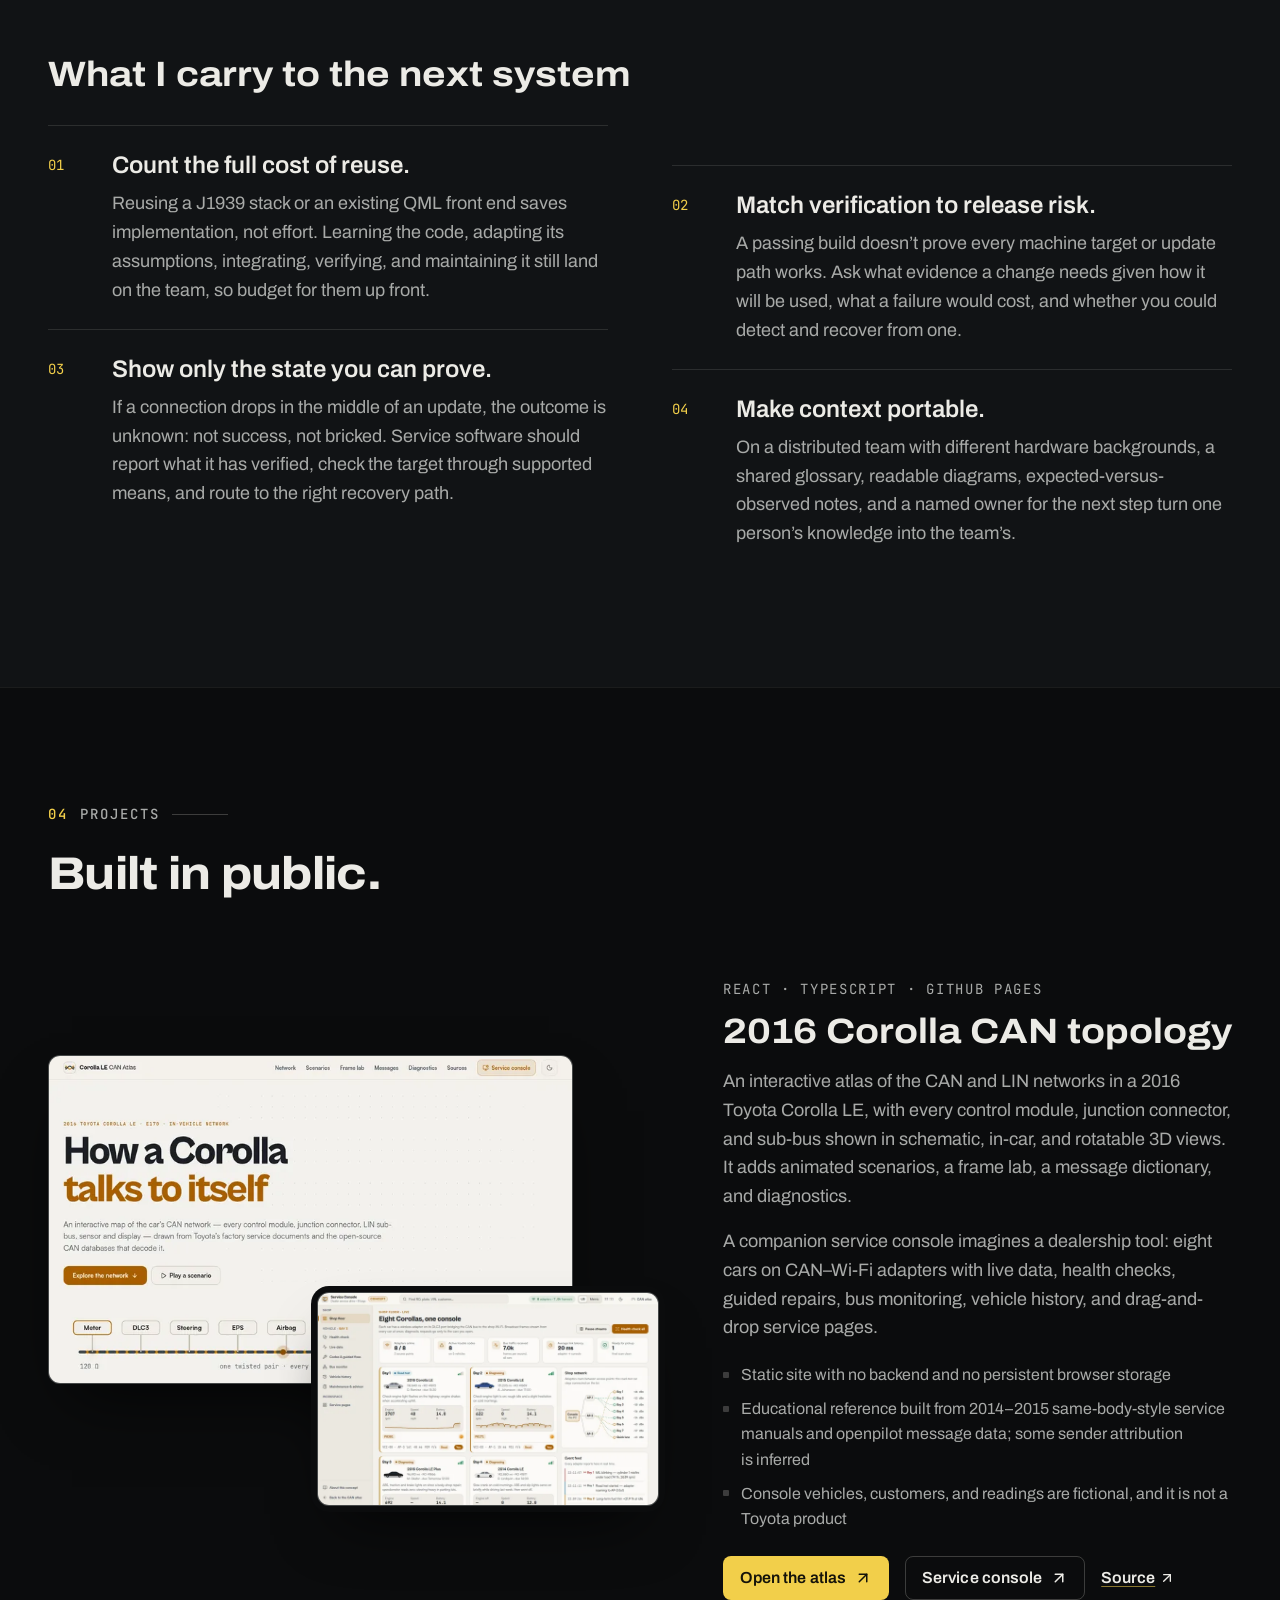
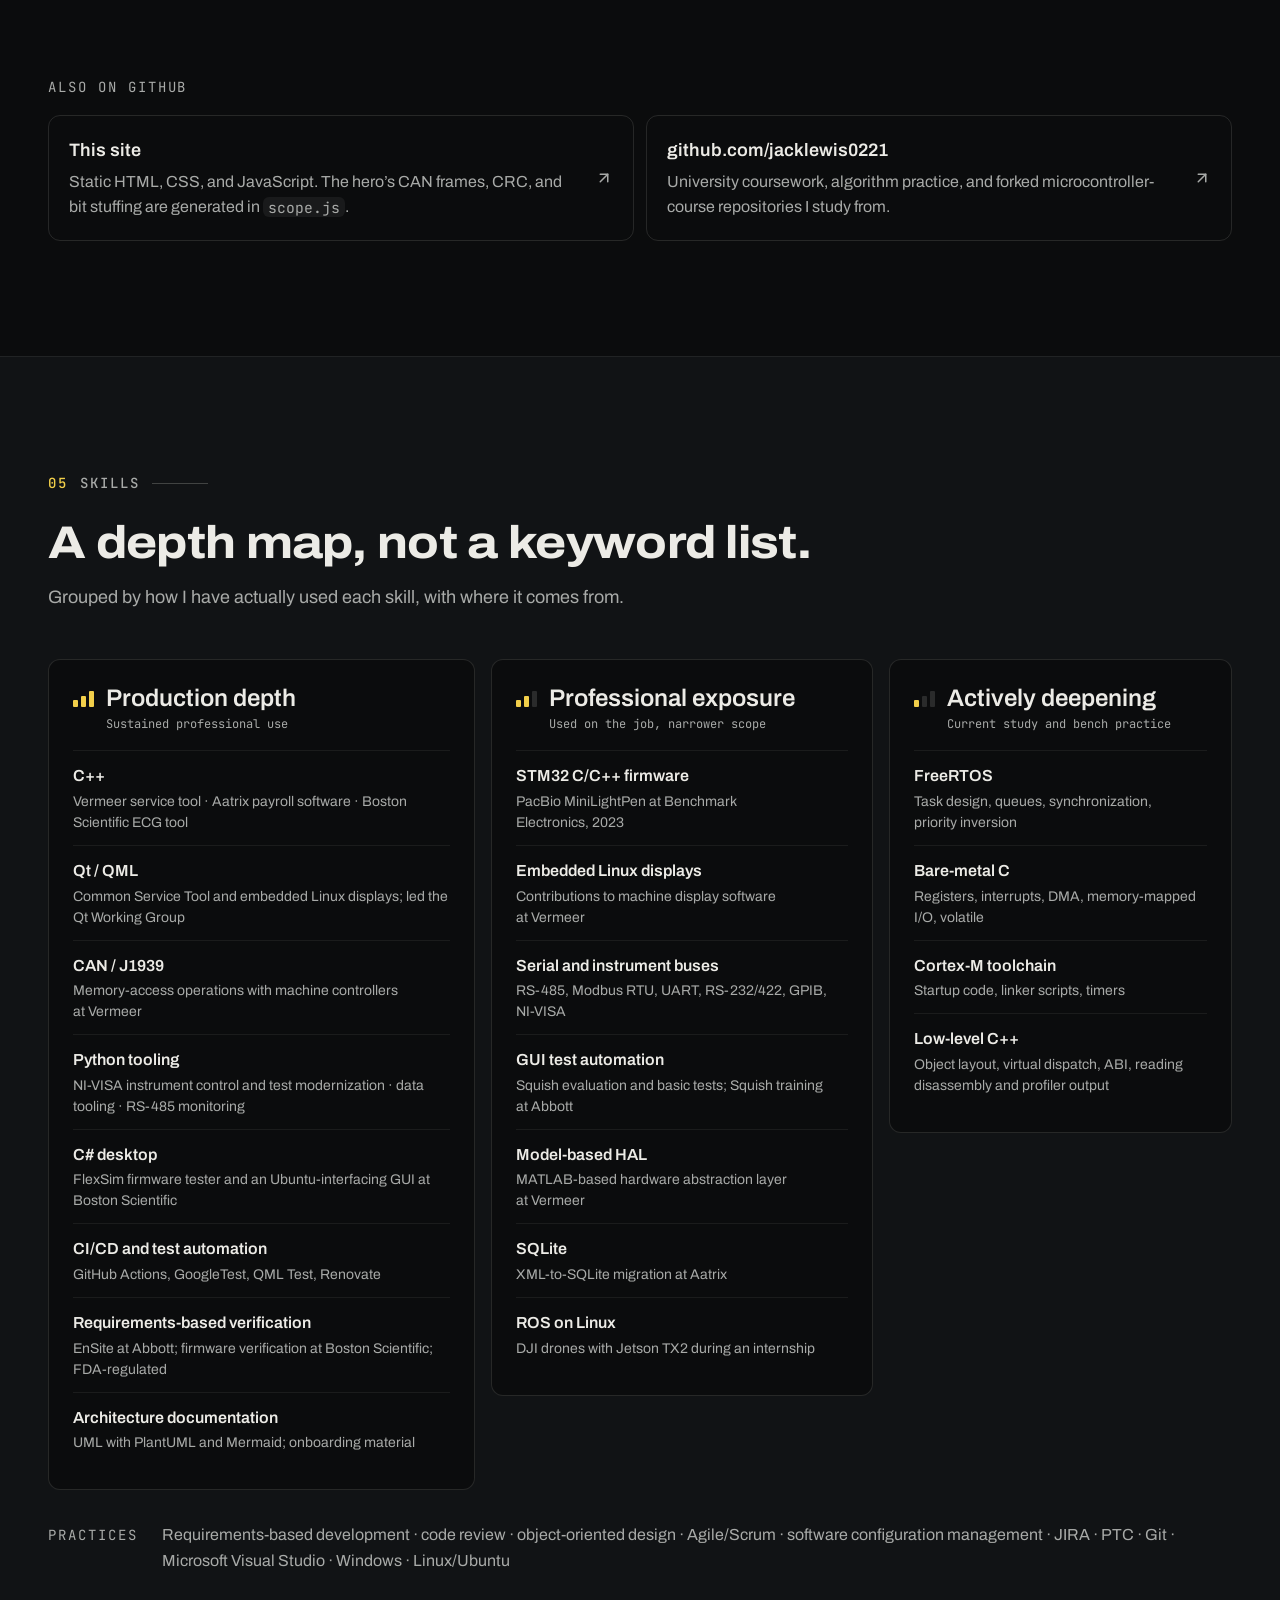
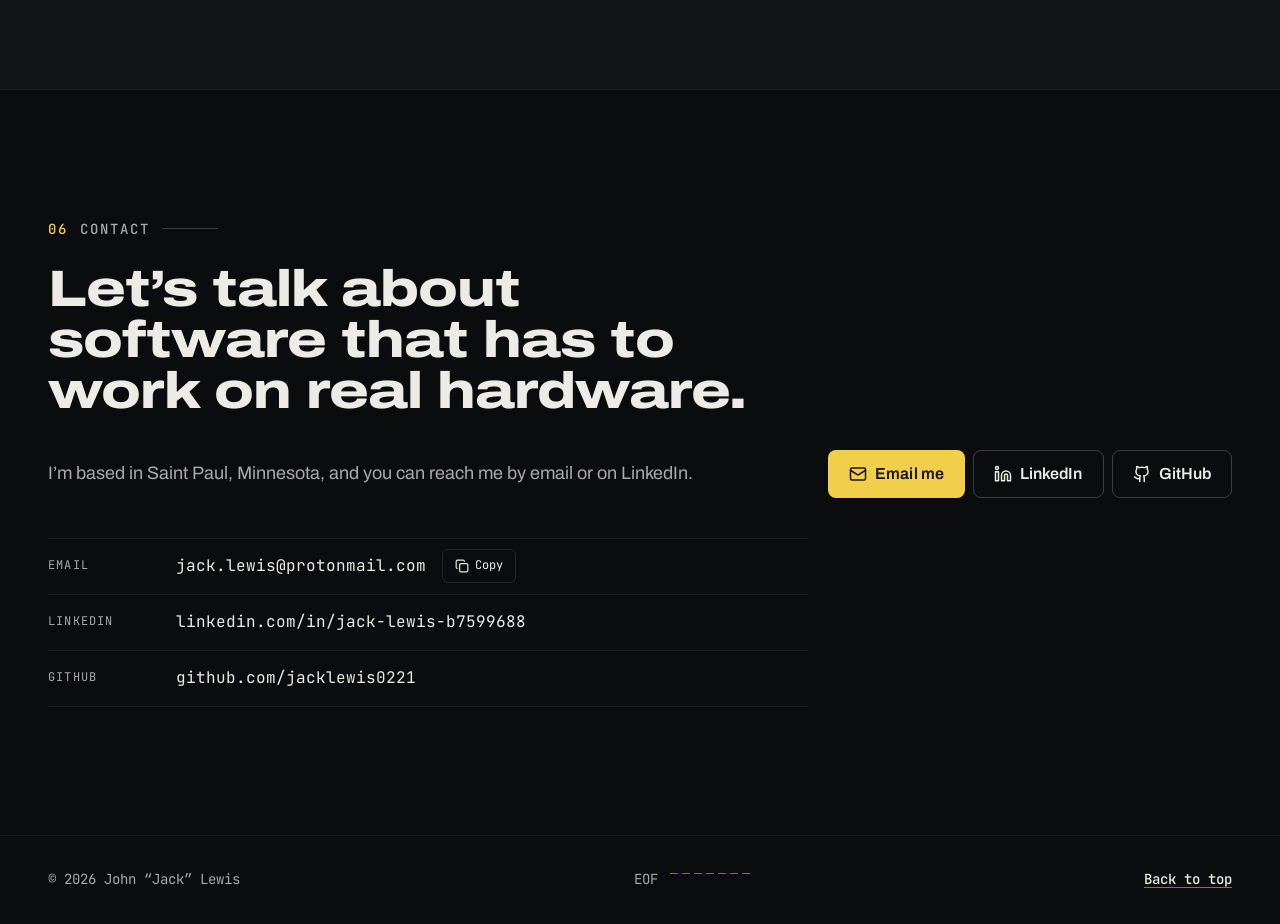
==== commit a7d0773e: "Add email as a contact method - Primary "Email me" mailto button beside LinkedIn and GitHub - Labele" ====
--- a/index.html
+++ b/index.html
@@ -38,6 +38,7 @@
     "address": { "@type": "PostalAddress", "addressLocality": "Saint Paul", "addressRegion": "MN", "addressCountry": "US" },
     "alumniOf": { "@type": "CollegeOrUniversity", "name": "University of North Dakota" },
     "knowsAbout": ["C++", "Qt", "QML", "CAN bus", "SAE J1939", "Embedded Linux", "STM32", "Python", "C#", "GitHub Actions", "GoogleTest", "Requirements-based verification"],
+    "email": "jack.lewis@protonmail.com",
     "sameAs": ["https://github.com/jacklewis0221", "https://www.linkedin.com/in/jack-lewis-b7599688/"]
   }
   </script>
@@ -55,6 +56,8 @@
     <symbol id="i-pause" viewBox="0 0 24 24"><rect x="14" y="4" width="4" height="16" rx="1"/><rect x="6" y="4" width="4" height="16" rx="1"/></symbol>
     <symbol id="i-play" viewBox="0 0 24 24"><path d="M6 3.8v16.4a.8.8 0 0 0 1.2.7l13.4-8.2a.8.8 0 0 0 0-1.4L7.2 3.1A.8.8 0 0 0 6 3.8Z"/></symbol>
     <symbol id="i-github" viewBox="0 0 24 24"><path d="M15 22v-4a4.8 4.8 0 0 0-1-3.5c3 0 6-2 6-5.5.08-1.25-.27-2.48-1-3.5.28-1.15.28-2.35 0-3.5 0 0-1 0-3 1.5-2.64-.5-5.36-.5-8 0C6 2 5 2 5 2c-.3 1.15-.3 2.35 0 3.5A5.403 5.403 0 0 0 4 9c0 3.5 3 5.5 6 5.5-.39.49-.68 1.05-.85 1.65-.17.6-.22 1.23-.15 1.85v4"/><path d="M9 18c-4.51 2-5-2-7-2"/></symbol>
+    <symbol id="i-mail" viewBox="0 0 24 24"><rect width="20" height="16" x="2" y="4" rx="2"/><path d="m22 7-8.97 5.7a1.94 1.94 0 0 1-2.06 0L2 7"/></symbol>
+    <symbol id="i-copy" viewBox="0 0 24 24"><rect width="14" height="14" x="8" y="8" rx="2" ry="2"/><path d="M4 16c-1.1 0-2-.9-2-2V4c0-1.1.9-2 2-2h10c1.1 0 2 .9 2 2"/></symbol>
     <symbol id="i-linkedin" viewBox="0 0 24 24"><path d="M16 8a6 6 0 0 1 6 6v7h-4v-7a2 2 0 0 0-2-2 2 2 0 0 0-2 2v7h-4v-7a6 6 0 0 1 6-6z"/><rect width="4" height="12" x="2" y="9"/><circle cx="4" cy="4" r="2"/></symbol>
   </svg>
 
@@ -855,13 +858,27 @@
         <p class="section-label"><span class="section-num">06</span>Contact</p>
         <h2 class="contact-title" id="contact-title">Let’s talk about software that has to work on real hardware.</h2>
         <div class="contact-row">
-          <p>I’m based in Saint Paul, Minnesota. LinkedIn is the best way to reach me.</p>
+          <p>I’m based in Saint Paul, Minnesota, and you can reach me by email or on LinkedIn.</p>
           <div class="contact-actions">
-            <a class="btn btn-primary" href="https://www.linkedin.com/in/jack-lewis-b7599688/" target="_blank" rel="noopener noreferrer"><svg class="icon" aria-hidden="true"><use href="#i-linkedin"/></svg>Message me on LinkedIn</a>
+            <a class="btn btn-primary" href="mailto:jack.lewis@protonmail.com"><svg class="icon" aria-hidden="true"><use href="#i-mail"/></svg>Email me</a>
+            <a class="btn btn-outline" href="https://www.linkedin.com/in/jack-lewis-b7599688/" target="_blank" rel="noopener noreferrer"><svg class="icon" aria-hidden="true"><use href="#i-linkedin"/></svg>LinkedIn</a>
             <a class="btn btn-outline" href="https://github.com/jacklewis0221" target="_blank" rel="noopener noreferrer"><svg class="icon" aria-hidden="true"><use href="#i-github"/></svg>GitHub</a>
           </div>
         </div>
-        <p class="contact-fallback">linkedin.com/in/jack-lewis-b7599688 <span class="sep" aria-hidden="true">/</span> github.com/jacklewis0221</p>
+        <dl class="contact-list">
+          <div class="contact-item">
+            <dt>Email</dt>
+            <dd><span class="contact-value" data-copy-source>jack.lewis@protonmail.com</span><button class="copy-btn" type="button" data-copy="jack.lewis@protonmail.com" aria-label="Copy email address"><svg class="icon" aria-hidden="true"><use href="#i-copy"/></svg><span data-copy-label aria-live="polite">Copy</span></button></dd>
+          </div>
+          <div class="contact-item">
+            <dt>LinkedIn</dt>
+            <dd><span class="contact-value">linkedin.com/in/jack-lewis-b7599688</span></dd>
+          </div>
+          <div class="contact-item">
+            <dt>GitHub</dt>
+            <dd><span class="contact-value">github.com/jacklewis0221</span></dd>
+          </div>
+        </dl>
       </div>
     </section>
   </main>
--- a/assets/css/style.css
+++ b/assets/css/style.css
@@ -2102,13 +2102,76 @@
   flex-wrap: wrap;
   gap: var(--space-2);
 }
-.contact-fallback {
-  margin-top: var(--space-6);
-  font-family: var(--font-mono);
-  font-size: var(--text-xs);
-  color: var(--color-text-muted);
+.contact-list {
+  margin-top: var(--space-10);
+  max-width: 760px;
+  border-top: 1px solid var(--color-divider);
+}
+.contact-item {
+  display: grid;
+  grid-template-columns: 7rem minmax(0, 1fr);
+  align-items: center;
+  gap: var(--space-4);
+  min-height: 56px;
+  padding-block: var(--space-2);
+  border-bottom: 1px solid var(--color-divider);
+}
+.contact-item dt {
+  font-family: var(--font-mono);
+  font-size: 0.75rem;
+  letter-spacing: 0.1em;
+  text-transform: uppercase;
+  color: var(--color-text-muted);
+}
+.contact-item dd {
+  display: flex;
+  flex-wrap: wrap;
+  align-items: center;
+  gap: var(--space-2) var(--space-4);
+  min-width: 0;
+  font-family: var(--font-mono);
+  font-size: var(--text-sm);
+  color: var(--color-text);
+}
+.contact-value {
   user-select: all;
-  max-width: none;
+  overflow-wrap: anywhere;
+}
+.copy-btn {
+  position: relative;
+  display: inline-flex;
+  align-items: center;
+  gap: 6px;
+  min-height: 34px;
+  padding: 0 var(--space-3);
+  border: 1px solid var(--color-border);
+  border-radius: var(--radius-sm);
+  font-family: var(--font-mono);
+  font-size: 0.75rem;
+  color: var(--color-text);
+}
+.copy-btn::before {
+  content: '';
+  position: absolute;
+  inset: -5px;
+}
+.copy-btn:hover {
+  border-color: var(--color-border-strong);
+  background: var(--color-surface-2);
+}
+.copy-btn:active {
+  transform: translateY(1px);
+}
+.copy-btn .icon {
+  width: 14px;
+  height: 14px;
+}
+.copy-btn.is-done {
+  border-color: rgba(108, 212, 154, 0.5);
+  color: var(--color-ch2);
+}
+html:not(.js) .copy-btn {
+  display: none;
 }
 
 /* ---------- Footer ---------- */
@@ -2441,6 +2504,11 @@
   .contact-actions .btn {
     width: 100%;
   }
+  .contact-item {
+    grid-template-columns: minmax(0, 1fr);
+    gap: var(--space-1);
+    padding-block: var(--space-3);
+  }
 }
 
 /* Architecture panel follows the selected node when the diagram stacks */
@@ -2502,6 +2570,7 @@
   .dtc,
   .project-media,
   .contact-actions,
+  .copy-btn,
   .footer-eof,
   .bus::before,
   .bus-term {
